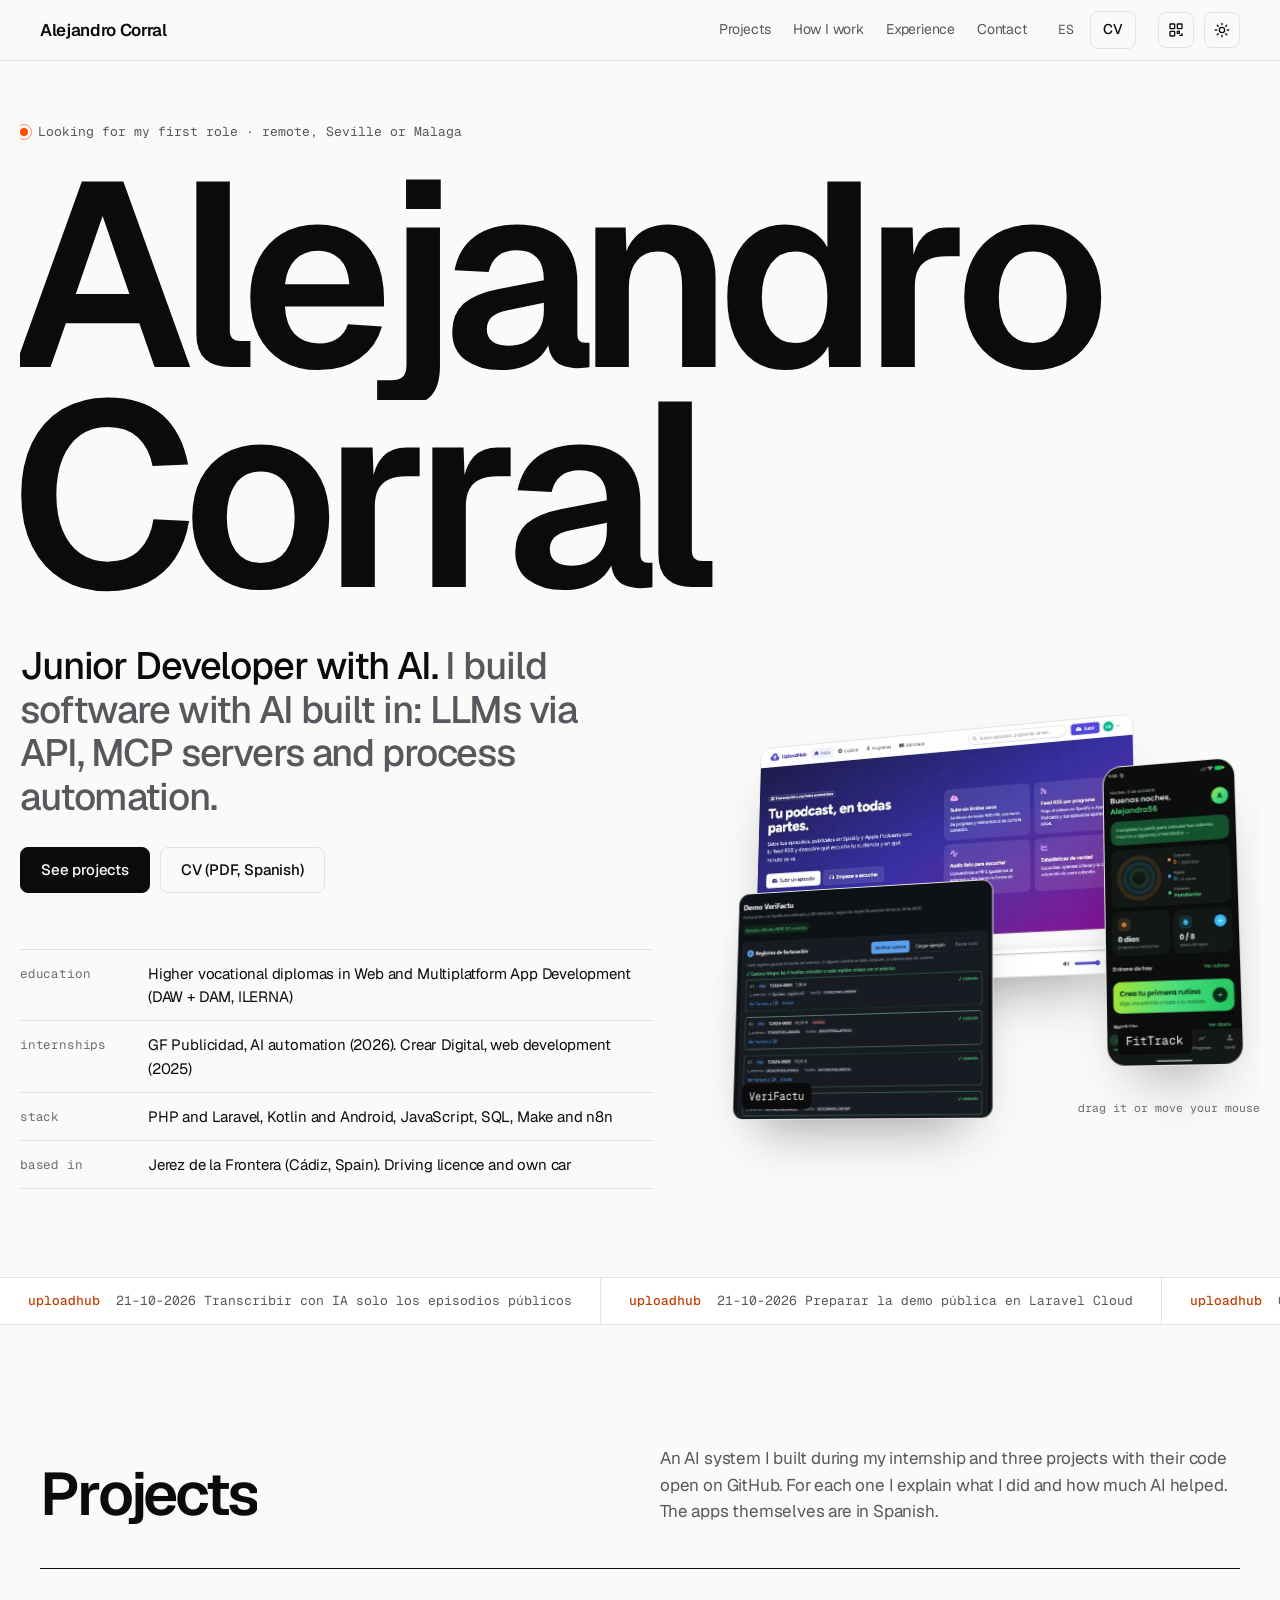
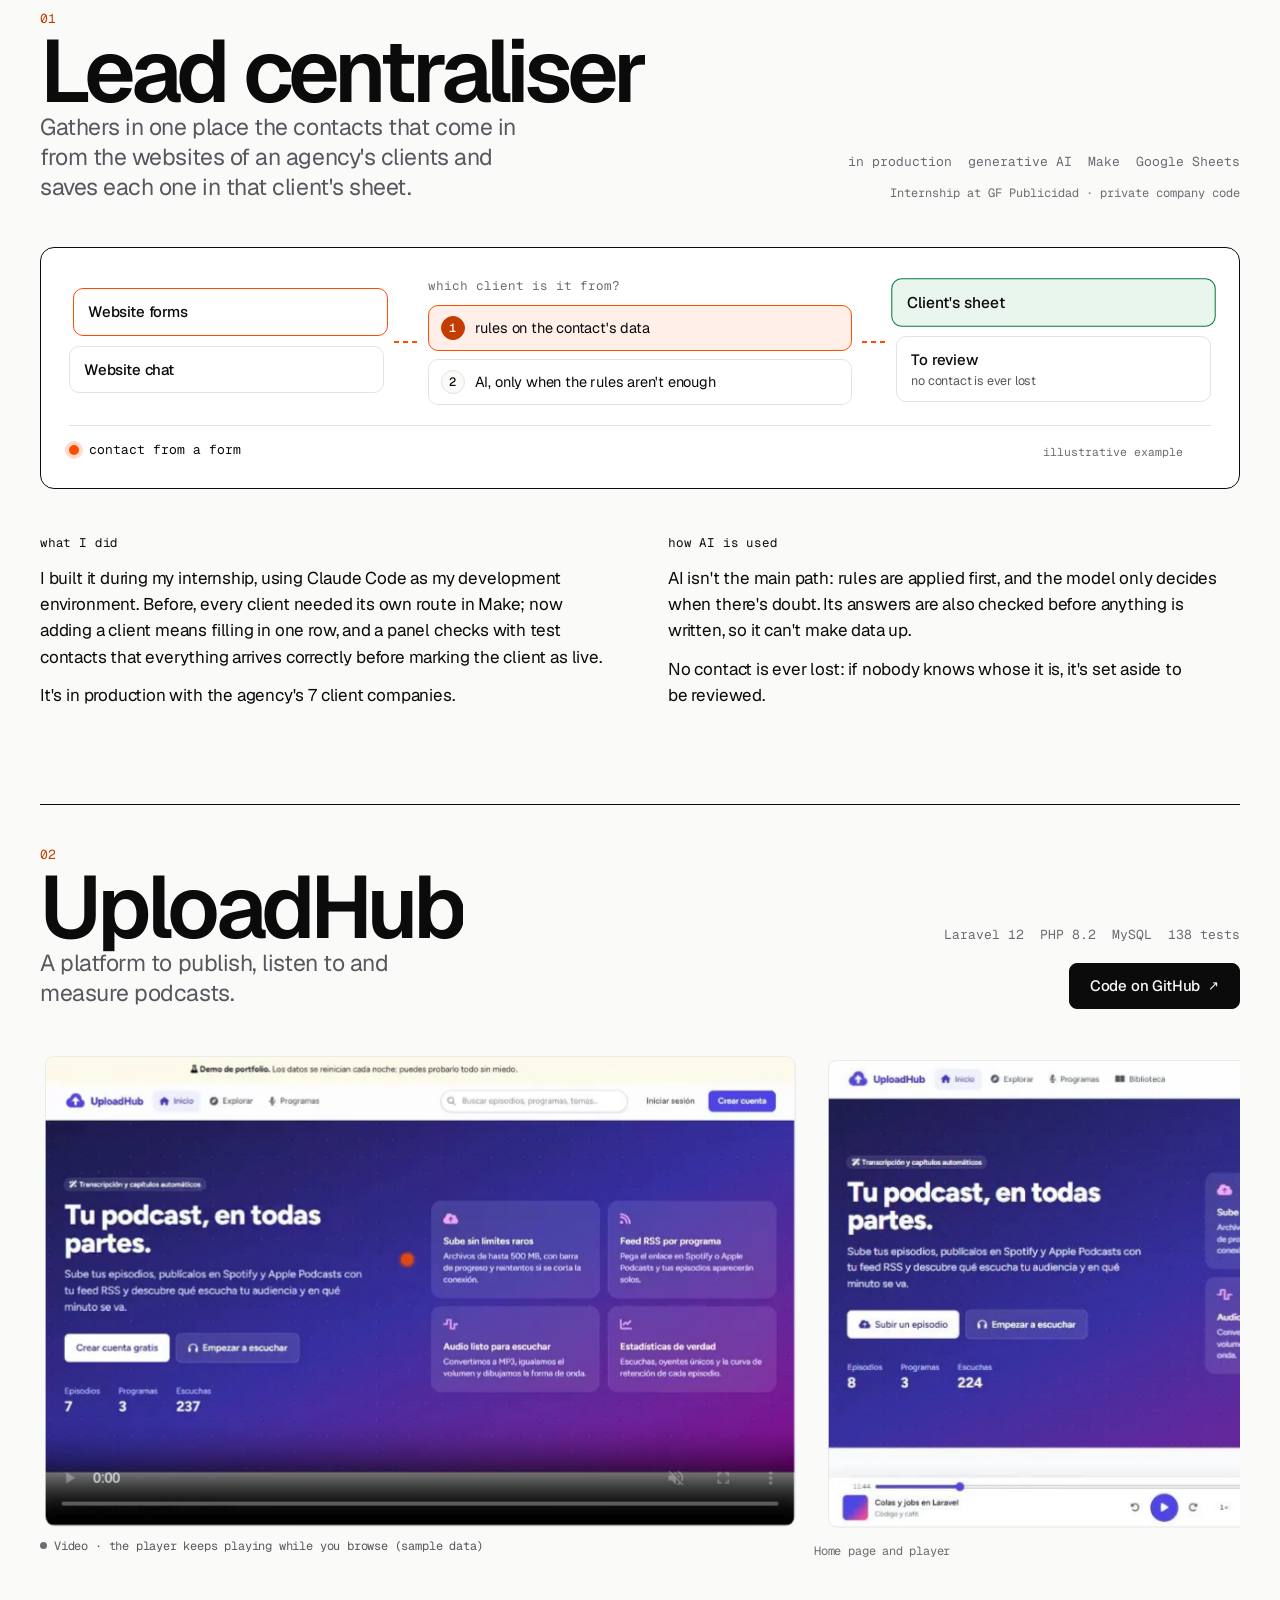
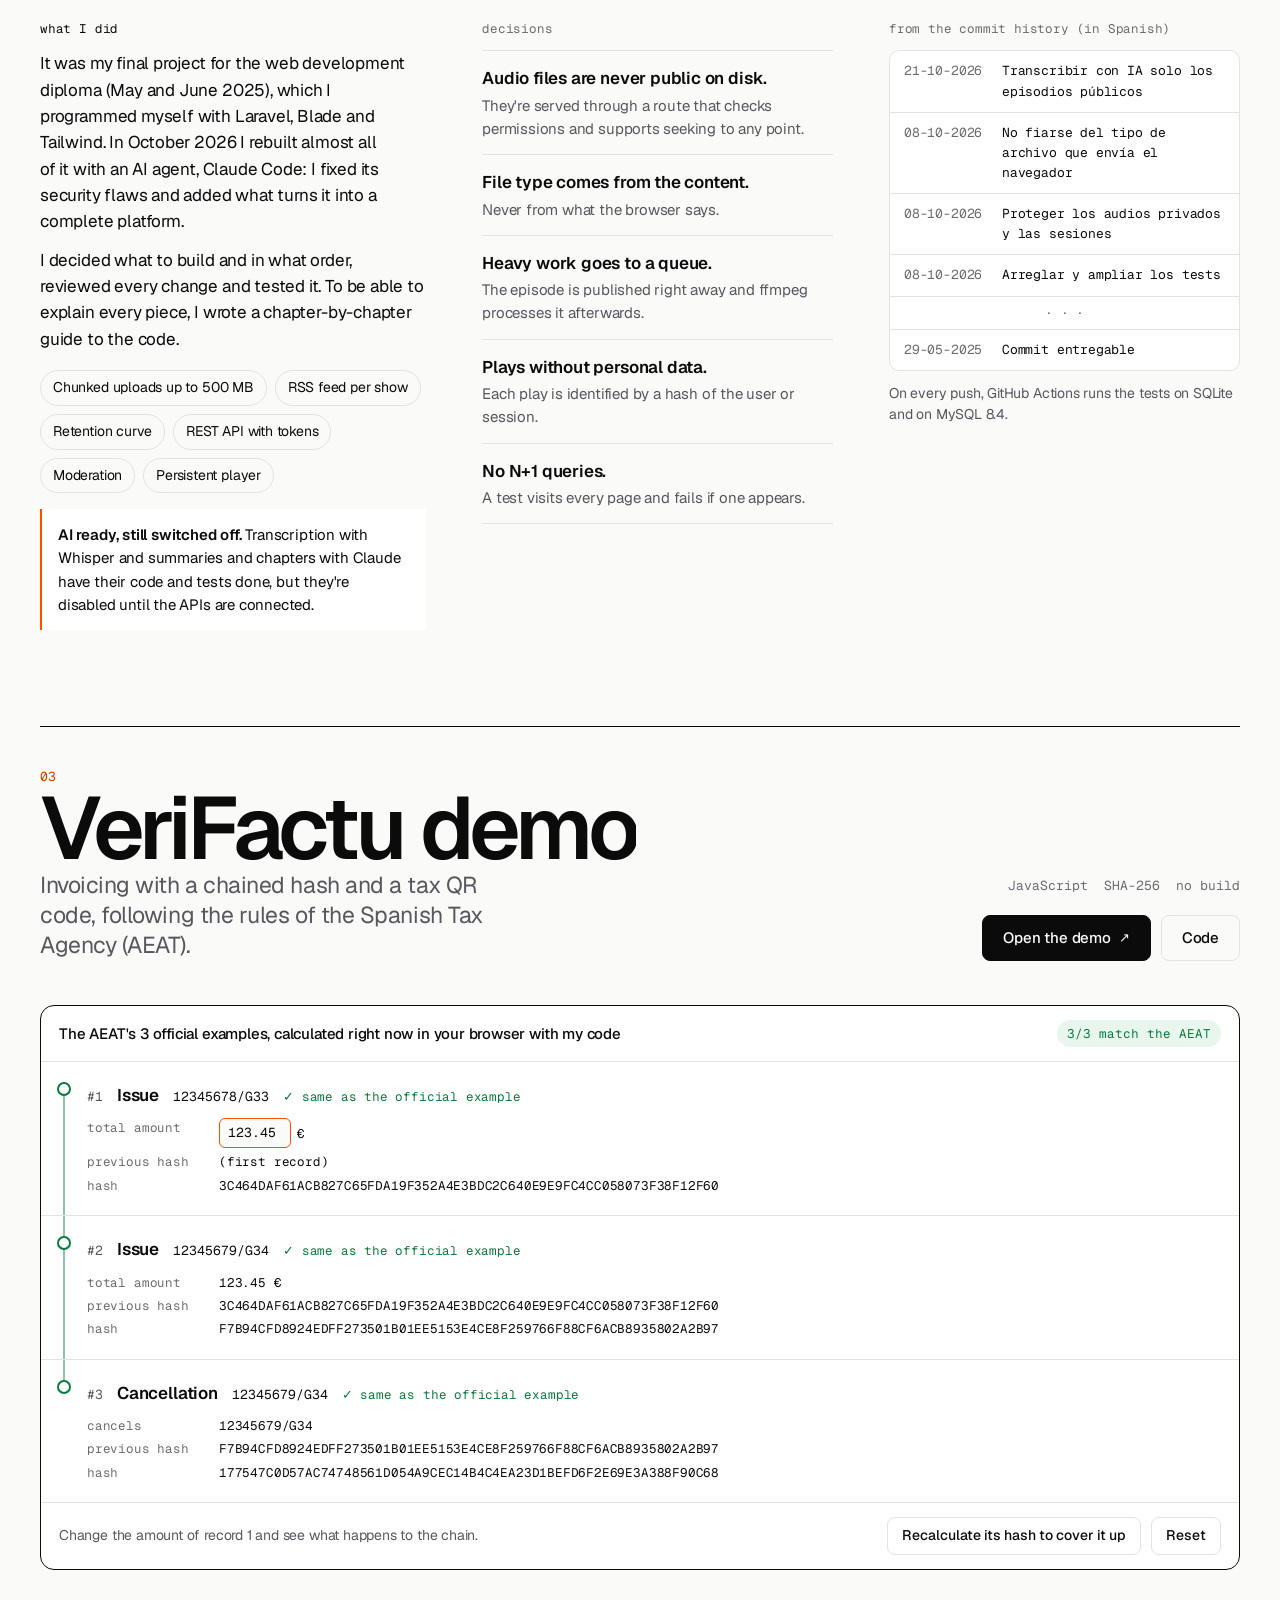
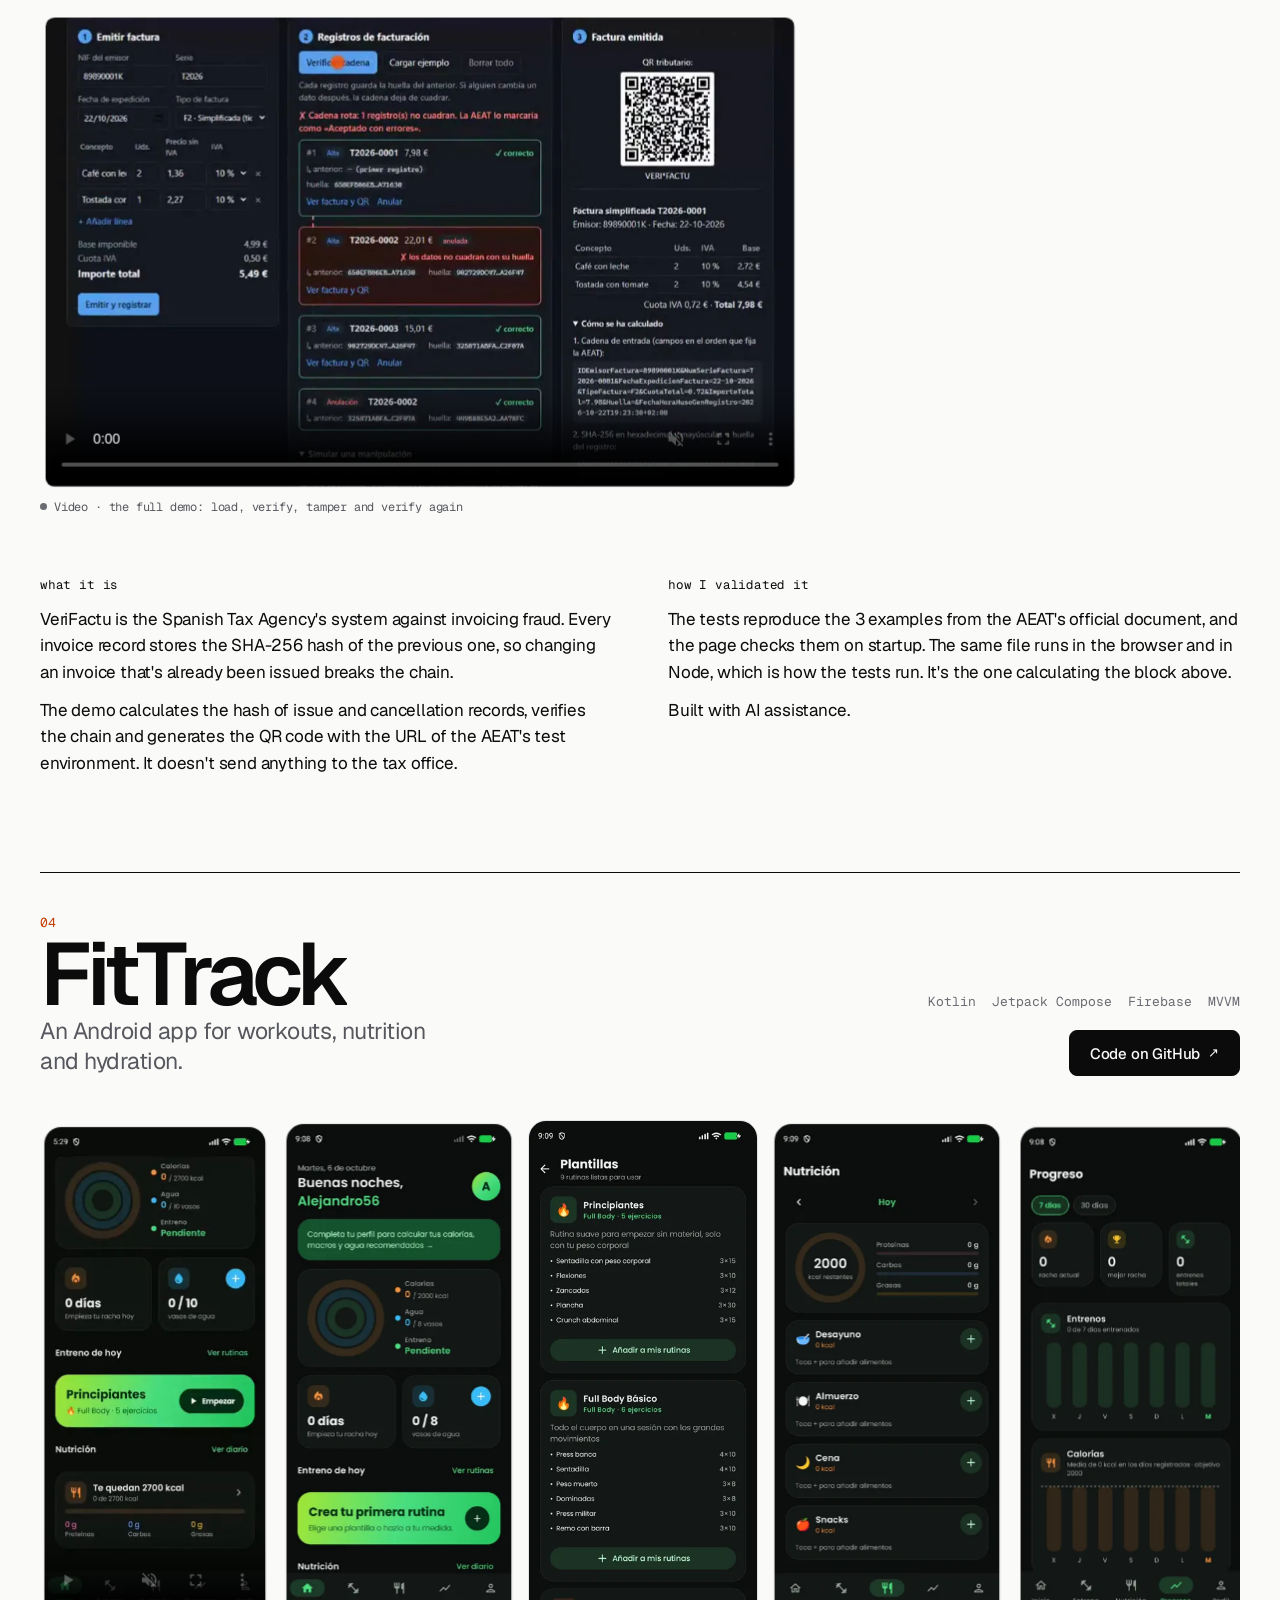
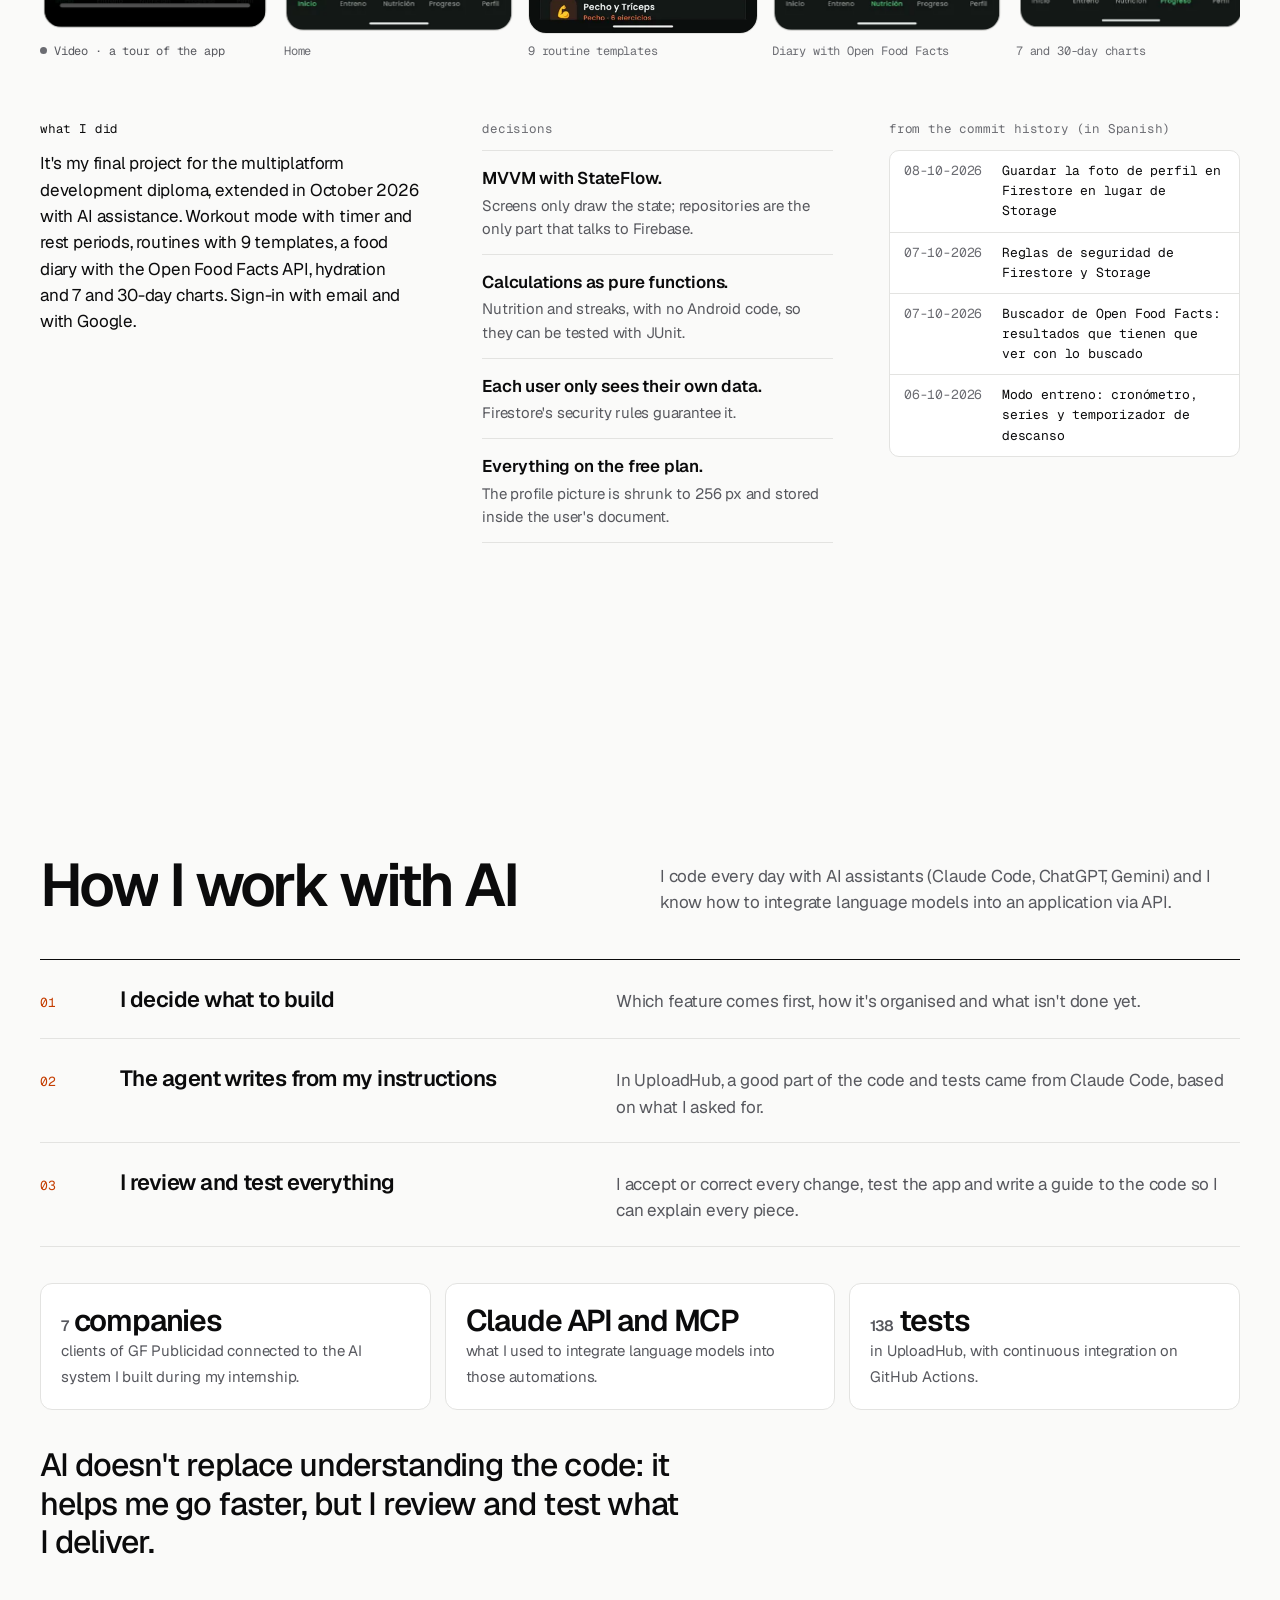
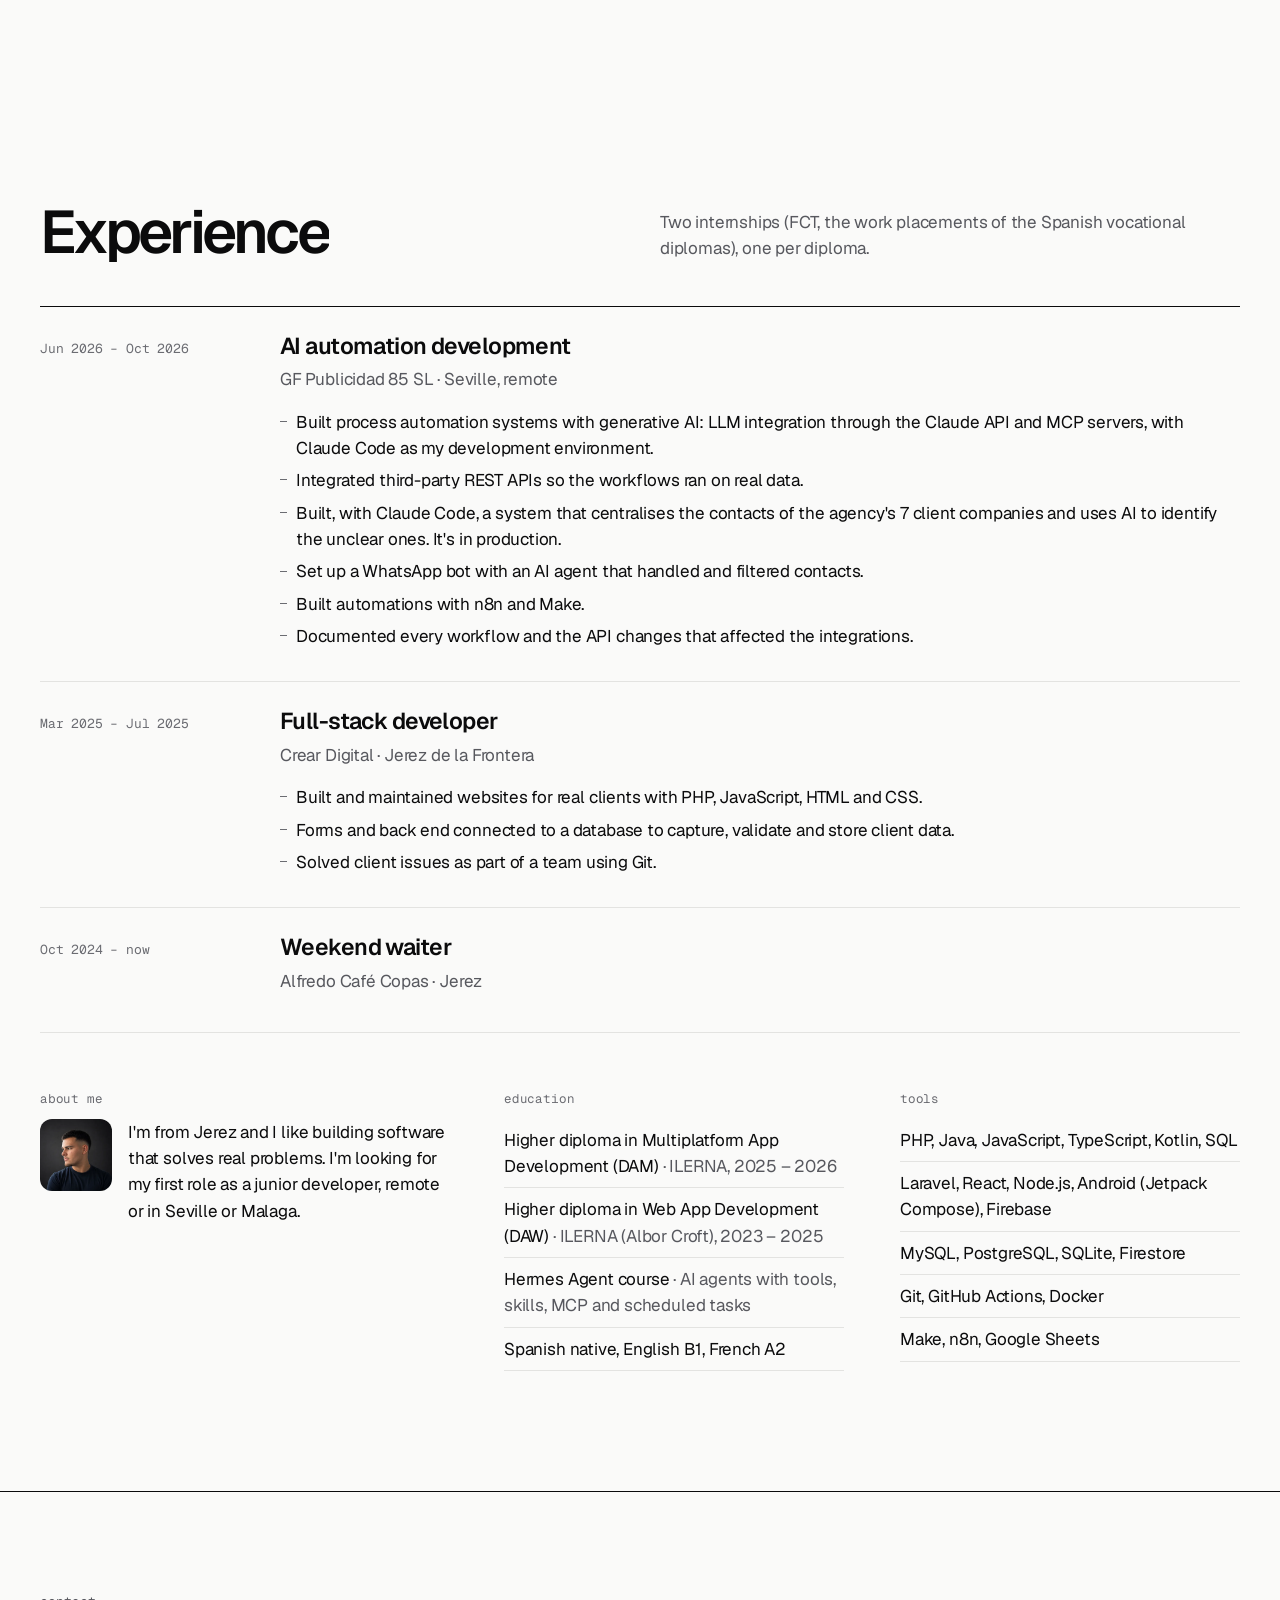
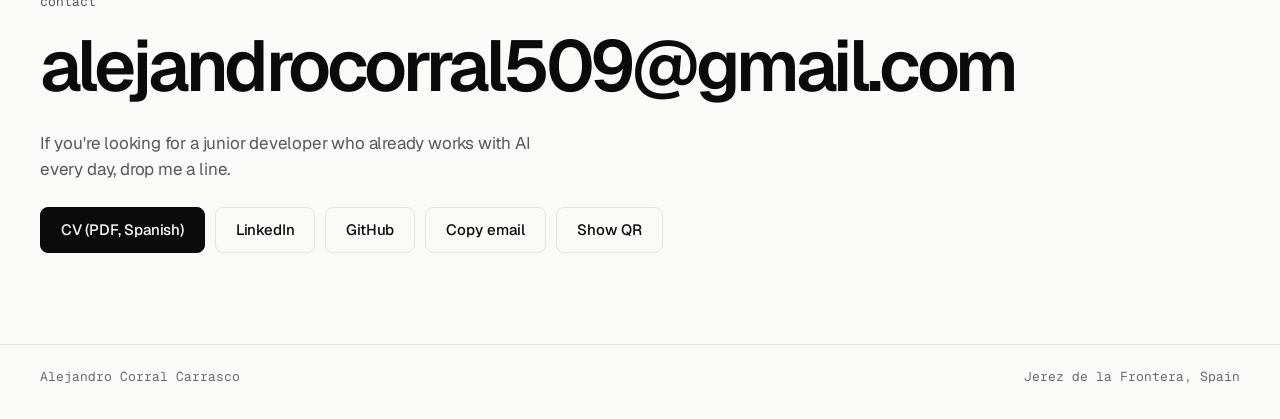
==== en/index.html @ 1ca2a2e6 "Rehacer la web: proyectos como casos, versión en inglés y vídeos - Nuevo diseño: nombre a todo el an" ====
<!doctype html>
<html lang="en">
<head>
<meta charset="utf-8">
<meta name="viewport" content="width=device-width, initial-scale=1, viewport-fit=cover">
<title>Alejandro Corral · Junior Developer with AI</title>
<meta name="description" content="Alejandro Corral Carrasco, junior developer with AI (web and multiplatform development diplomas) based in Jerez, Spain: LLM integration via API, MCP servers and AI automation.">
<link rel="canonical" href="https://alejandrocorral.es/en/">
<meta property="og:title" content="Alejandro Corral · Junior Developer with AI">
<meta property="og:description" content="Web and multiplatform development diplomas. I build software with generative AI built in: LLMs via API, MCP servers and process automation.">
<meta property="og:url" content="https://alejandrocorral.es/en/">
<meta property="og:type" content="website">
<meta property="og:image" content="https://alejandrocorral.es/assets/img/og-en.jpg">
<meta property="og:image:width" content="1200">
<meta property="og:image:height" content="630">
<meta property="og:image:alt" content="Alejandro Corral, Junior Developer with AI">
<meta property="og:locale" content="en_GB">
<meta property="og:locale:alternate" content="es_ES">
<meta name="twitter:card" content="summary_large_image">
<link rel="alternate" hreflang="es" href="https://alejandrocorral.es/">
<link rel="alternate" hreflang="en" href="https://alejandrocorral.es/en/">
<link rel="alternate" hreflang="x-default" href="https://alejandrocorral.es/">
<meta name="theme-color" content="#FAFAF9" media="(prefers-color-scheme: light)">
<meta name="theme-color" content="#0B0B0C" media="(prefers-color-scheme: dark)">
<link rel="icon" href="../favicon.svg" type="image/svg+xml">
<link rel="preload" href="../assets/fonts/geist-latin.woff2" as="font" type="font/woff2" crossorigin>
<link rel="stylesheet" href="../styles.css?v=20261022e">
<script>
  document.documentElement.classList.add("js");
  try { var t = localStorage.getItem("tema"); if (t === "light" || t === "dark") document.documentElement.dataset.theme = t; } catch (e) {}
</script>
<script type="application/ld+json">
{
  "@context": "https://schema.org",
  "@type": "Person",
  "name": "Alejandro Corral Carrasco",
  "jobTitle": "Junior Developer with AI",
  "url": "https://alejandrocorral.es/en/",
  "email": "mailto:alejandrocorral509@gmail.com",
  "address": { "@type": "PostalAddress", "addressLocality": "Jerez de la Frontera", "addressRegion": "Cádiz", "addressCountry": "ES" },
  "sameAs": ["https://www.linkedin.com/in/alejandro-corral-carrasco/", "https://github.com/alejandrocorral509"]
}
</script>
<script defer src="../js/verifactu.js?v=20261022e"></script>
<script defer src="../main.js?v=20261022e"></script>
</head>
<body data-goatcounter="">
<a class="skip" href="#work">Skip to projects</a>
<div class="progress" aria-hidden="true"><span id="progress"></span></div>

<header class="top">
  <div class="wrap">
    <a class="me" href="#inicio">Alejandro Corral</a>
    <nav aria-label="Sections">
      <a href="#work">Projects</a>
      <a href="#proceso">How I work</a>
      <a href="#experiencia">Experience</a>
      <a href="#contacto">Contact</a>
    </nav>
    <a class="lang" href="../" hreflang="es" lang="es" aria-label="Ver la web en español">ES</a>
    <a class="cv" href="../cv.pdf" target="_blank" rel="noopener" data-goatcounter-click="cv-cabecera-en">CV</a>
    <button class="ibtn qr-open" type="button" aria-label="Show this website's QR code">
      <svg viewBox="0 0 24 24" fill="none" stroke="currentColor" stroke-width="2" aria-hidden="true"><rect x="3" y="3" width="7" height="7" rx="1"/><rect x="14" y="3" width="7" height="7" rx="1"/><rect x="3" y="14" width="7" height="7" rx="1"/><path d="M14 14h3v3h-3zM20 14v.01M14 20h.01M17 20h4v-3"/></svg>
    </button>
    <button class="theme" type="button" aria-label="Switch between light and dark mode">
      <svg class="sun" viewBox="0 0 24 24" fill="none" stroke="currentColor" stroke-width="2" stroke-linecap="round" aria-hidden="true"><circle cx="12" cy="12" r="4"/><path d="M12 2v2M12 20v2M4.9 4.9l1.4 1.4M17.7 17.7l1.4 1.4M2 12h2M20 12h2M4.9 19.1l1.4-1.4M17.7 6.3l1.4-1.4"/></svg>
      <svg class="moon" viewBox="0 0 24 24" fill="none" stroke="currentColor" stroke-width="2" stroke-linecap="round" stroke-linejoin="round" aria-hidden="true"><path d="M21 12.8A9 9 0 1 1 11.2 3a7 7 0 0 0 9.8 9.8z"/></svg>
    </button>
  </div>
</header>

<main id="inicio">

  <!-- Hero -->
  <div class="hero wrap">
    <p class="status mono"><span class="dot" aria-hidden="true"></span>Looking for my first role · remote, Seville or Malaga</p>
    <h1 class="masthead" aria-label="Alejandro Corral">
      <span class="ln"><span>Alejandro</span></span>
      <span class="ln"><span>Corral</span></span>
    </h1>
    <div class="hero-grid">
      <div class="hero-main">
        <p class="claim">Junior Developer with AI. <em>I build software with AI built in: LLMs via API, MCP servers and process automation.</em></p>
        <div class="row">
          <a class="btn" href="#work">See projects</a>
          <a class="btn line" href="../cv.pdf" target="_blank" rel="noopener" data-goatcounter-click="cv-portada-en">CV (PDF, Spanish)</a>
        </div>
      </div>

      <!-- 3D stack of projects: move it with the mouse or your finger -->
      <div class="deck" id="deck">
        <div class="deck-inner">
          <a class="card3d c1" href="#c2" aria-label="Go to UploadHub">
            <img src="../assets/img/uploadhub-portada.webp" alt="" width="800" height="506">
            <span class="tag mono">UploadHub</span>
          </a>
          <a class="card3d c2" href="#c3" aria-label="Go to the VeriFactu demo">
            <img src="../assets/img/verifactu-correcta.webp" alt="" width="800" height="662">
            <span class="tag mono">VeriFactu</span>
          </a>
          <a class="card3d c3" href="#c4" aria-label="Go to FitTrack">
            <img src="../assets/img/fittrack-inicio.webp" alt="" width="360" height="800">
            <span class="tag mono">FitTrack</span>
          </a>
        </div>
        <p class="deck-hint mono" aria-hidden="true">drag it or move your mouse</p>
      </div>

      <dl class="facts">
        <div><dt>education</dt><dd>Higher vocational diplomas in Web and Multiplatform App Development (DAW + DAM, ILERNA)</dd></div>
        <div><dt>internships</dt><dd>GF Publicidad, AI automation (2026). Crear Digital, web development (2025)</dd></div>
        <div><dt>stack</dt><dd>PHP and Laravel, Kotlin and Android, JavaScript, SQL, Make and n8n</dd></div>
        <div><dt>based in</dt><dd>Jerez de la Frontera (Cádiz, Spain). Driving licence and own car</dd></div>
      </dl>
    </div>
  </div>

  <!-- Ticker with real commits (written in Spanish) -->
  <div class="ticker" aria-label="Latest commits from my repositories, in Spanish">
    <div class="ticker-track">
      <ul class="ticker-list mono" lang="es">
        <li><b>uploadhub</b> 21-10-2026 Transcribir con IA solo los episodios públicos</li>
        <li><b>uploadhub</b> 21-10-2026 Preparar la demo pública en Laravel Cloud</li>
        <li><b>uploadhub</b> 08-10-2026 No fiarse del tipo de archivo que envía el navegador</li>
        <li><b>fittrack</b> 08-10-2026 Guardar la foto de perfil en Firestore en lugar de Storage</li>
        <li><b>uploadhub</b> 08-10-2026 Proteger los audios privados y las sesiones</li>
        <li><b>fittrack</b> 07-10-2026 Reglas de seguridad de Firestore y Storage</li>
        <li><b>uploadhub</b> 08-10-2026 Arreglar y ampliar los tests</li>
        <li><b>fittrack</b> 06-10-2026 Progreso: gráficas de 7 y 30 días, medias y mejor racha</li>
        <li><b>uploadhub</b> 08-10-2026 Convertir UploadHub en una plataforma de podcasts completa</li>
        <li><b>fittrack</b> 06-10-2026 Modo entreno: cronómetro, series y temporizador de descanso</li>
      </ul>
    </div>
  </div>

  <!-- Projects -->
  <section id="work" aria-labelledby="t-work">
    <div class="wrap">
      <div class="sec-head">
        <h2 id="t-work">Projects</h2>
        <p>An AI system I built during my internship and three projects with their code open on GitHub. For each one I explain what I did and how much AI helped. The apps themselves are in Spanish.</p>
      </div>

      <!-- 01 GF Publicidad internship (general description; the code belongs to the company) -->
      <article class="case" aria-labelledby="c1">
        <div class="case-top">
          <div>
            <p class="case-num">01</p>
            <h3 id="c1">Lead centraliser</h3>
            <p class="what">Gathers in one place the contacts that come in from the websites of an agency's clients and saves each one in that client's sheet.</p>
          </div>
          <div class="side">
            <p class="meta mono"><span>in production</span><span>generative AI</span><span>Make</span><span>Google Sheets</span></p>
            <p class="private mono">Internship at GF Publicidad · private company code</p>
          </div>
        </div>

        <!-- Animated, generic diagram: illustrative examples -->
        <div class="flow" id="flow" data-in>
          <div class="flow-col flow-in">
            <span class="flow-src">Website forms</span>
            <span class="flow-src">Website chat</span>
          </div>
          <div class="flow-col flow-who">
            <p class="flow-title mono">which client is it from?</p>
            <ol class="rules">
              <li data-rule="1"><b>1</b>rules on the contact's data</li>
              <li data-rule="2" class="ai"><b>2</b>AI, only when the rules aren't enough</li>
            </ol>
          </div>
          <div class="flow-col flow-out">
            <span class="flow-dest ok" data-dest="ok">Client's sheet</span>
            <span class="flow-dest unk" data-dest="unk">To review<small>no contact is ever lost</small></span>
          </div>
          <p class="flow-lead mono" id="flow-lead" aria-live="off">contact from a form</p>
          <p class="flow-note mono">illustrative example</p>
        </div>

        <div class="case-body">
          <div class="prose" data-in>
            <p class="block-title">what I did</p>
            <p>I built it during my internship, using Claude Code as my development environment. Before, every client needed its own route in Make; now adding a client means filling in one row, and a panel checks with test contacts that everything arrives correctly before marking the client as live.</p>
            <p>It's in production with the agency's 7 client companies.</p>
          </div>
          <div class="prose" data-in>
            <p class="block-title">how AI is used</p>
            <p>AI isn't the main path: rules are applied first, and the model only decides when there's doubt. Its answers are also checked before anything is written, so it can't make data up.</p>
            <p>No contact is ever lost: if nobody knows whose it is, it's set aside to be reviewed.</p>
          </div>
        </div>
      </article>

      <!-- 02 UploadHub -->
      <article class="case" aria-labelledby="c2">
        <div class="case-top">
          <div>
            <p class="case-num">02</p>
            <h3 id="c2">UploadHub</h3>
            <p class="what">A platform to publish, listen to and measure podcasts.</p>
          </div>
          <div class="side">
            <p class="meta mono"><span>Laravel 12</span><span>PHP 8.2</span><span>MySQL</span><span>138 tests</span></p>
            <div class="row"><a class="btn" href="https://github.com/alejandrocorral509/uploadhub" data-goatcounter-click="github-uploadhub-en" target="_blank" rel="noopener">Code on GitHub <span class="ext" aria-hidden="true">↗</span></a></div>
          </div>
        </div>

        <div class="strip web" data-in>
          <figure class="vid"><video src="../assets/video/uploadhub.mp4" poster="../assets/video/uploadhub-poster.webp" muted loop playsinline preload="none" width="960" height="600" aria-label="UploadHub video: an episode plays and the player keeps going while browsing; at the end, the retention curve"></video><figcaption>Video · the player keeps playing while you browse (sample data)</figcaption></figure>
          <figure><button type="button" data-zoom><img src="../assets/img/uploadhub-portada.webp" alt="UploadHub home page with the player at the bottom" width="800" height="506" loading="lazy" decoding="async"></button><figcaption>Home page and player</figcaption></figure>
          <figure><button type="button" data-zoom><img src="../assets/img/uploadhub-estadisticas.webp" alt="Episode statistics with the retention curve" width="800" height="506" loading="lazy" decoding="async"></button><figcaption>An episode's retention curve</figcaption></figure>
          <figure><button type="button" data-zoom><img src="../assets/img/uploadhub-episodio.webp" alt="An episode page" width="800" height="506" loading="lazy" decoding="async"></button><figcaption>Episode page</figcaption></figure>
          <figure><button type="button" data-zoom><img src="../assets/img/uploadhub-programa.webp" alt="A show page with subscription and RSS feed" width="800" height="506" loading="lazy" decoding="async"></button><figcaption>Show with RSS feed</figcaption></figure>
        </div>

        <div class="case-body three">
          <div class="prose" data-in>
            <p class="block-title">what I did</p>
            <p>It was my final project for the web development diploma (May and June 2025), which I programmed myself with Laravel, Blade and Tailwind. In October 2026 I rebuilt almost all of it with an AI agent, Claude Code: I fixed its security flaws and added what turns it into a complete platform.</p>
            <p>I decided what to build and in what order, reviewed every change and tested it. To be able to explain every piece, I wrote a chapter-by-chapter guide to the code.</p>
            <ul class="feature-list" style="margin-top:18px">
              <li>Chunked uploads up to 500 MB</li><li>RSS feed per show</li><li>Retention curve</li><li>REST API with tokens</li><li>Moderation</li><li>Persistent player</li>
            </ul>
            <p class="note"><b>AI ready, still switched off.</b> Transcription with Whisper and summaries and chapters with Claude have their code and tests done, but they're disabled until the APIs are connected.</p>
          </div>
          <div data-in>
            <p class="block-title">decisions</p>
            <ul class="decisions">
              <li><b>Audio files are never public on disk.</b><span>They're served through a route that checks permissions and supports seeking to any point.</span></li>
              <li><b>File type comes from the content.</b><span>Never from what the browser says.</span></li>
              <li><b>Heavy work goes to a queue.</b><span>The episode is published right away and ffmpeg processes it afterwards.</span></li>
              <li><b>Plays without personal data.</b><span>Each play is identified by a hash of the user or session.</span></li>
              <li><b>No N+1 queries.</b><span>A test visits every page and fails if one appears.</span></li>
            </ul>
          </div>
          <div data-in>
            <p class="block-title">from the commit history (in Spanish)</p>
            <ol class="log" lang="es">
              <li><time datetime="2026-10-21">21-10-2026</time><span>Transcribir con IA solo los episodios públicos</span></li>
              <li><time datetime="2026-10-08">08-10-2026</time><span>No fiarse del tipo de archivo que envía el navegador</span></li>
              <li><time datetime="2026-10-08">08-10-2026</time><span>Proteger los audios privados y las sesiones</span></li>
              <li><time datetime="2026-10-08">08-10-2026</time><span>Arreglar y ampliar los tests</span></li>
              <li class="gap">· · ·</li>
              <li><time datetime="2025-05-29">29-05-2025</time><span>Commit entregable</span></li>
            </ol>
            <p class="muted" style="font-size:14px;margin-top:12px">On every push, GitHub Actions runs the tests on SQLite and on MySQL 8.4.</p>
          </div>
        </div>
      </article>

      <!-- 03 VeriFactu -->
      <article class="case" aria-labelledby="c3">
        <div class="case-top">
          <div>
            <p class="case-num">03</p>
            <h3 id="c3">VeriFactu demo</h3>
            <p class="what">Invoicing with a chained hash and a tax QR code, following the rules of the Spanish Tax Agency (AEAT).</p>
          </div>
          <div class="side">
            <p class="meta mono"><span>JavaScript</span><span>SHA-256</span><span>no build</span></p>
            <div class="row">
              <a class="btn" href="https://alejandrocorral509.github.io/verifactu-demo/" data-goatcounter-click="demo-verifactu-en" target="_blank" rel="noopener">Open the demo <span class="ext" aria-hidden="true">↗</span></a>
              <a class="btn line" href="https://github.com/alejandrocorral509/verifactu-demo" data-goatcounter-click="github-verifactu-en" target="_blank" rel="noopener">Code</a>
            </div>
          </div>
        </div>

        <div class="lab" id="lab" data-in>
          <div class="lab-head">
            <p>The AEAT's 3 official examples, calculated right now in your browser with my code</p>
            <span class="lab-state mono" id="lab-state" aria-live="polite">calculating…</span>
          </div>
          <div class="regs" id="regs">
            <noscript><p class="muted">Turn on JavaScript to see the live calculation, or open the demo.</p></noscript>
          </div>
          <div class="lab-foot">
            <p class="muted" id="lab-hint">Change the amount of record 1 and see what happens to the chain.</p>
            <button class="btn line" type="button" id="lab-cover" hidden>Recalculate its hash to cover it up</button>
            <button class="btn line" type="button" id="lab-reset" hidden>Reset</button>
          </div>
        </div>

        <div class="strip web" data-in>
          <figure class="vid"><video src="../assets/video/verifactu.mp4" poster="../assets/video/verifactu-poster.webp" muted loop playsinline preload="none" width="960" height="600" aria-label="VeriFactu demo video: the example is loaded, the chain is verified, record 2's amount is lowered and the chain breaks"></video><figcaption>Video · the full demo: load, verify, tamper and verify again</figcaption></figure>
        </div>

        <div class="case-body">
          <div class="prose" data-in>
            <p class="block-title">what it is</p>
            <p>VeriFactu is the Spanish Tax Agency's system against invoicing fraud. Every invoice record stores the SHA-256 hash of the previous one, so changing an invoice that's already been issued breaks the chain.</p>
            <p>The demo calculates the hash of issue and cancellation records, verifies the chain and generates the QR code with the URL of the AEAT's test environment. It doesn't send anything to the tax office.</p>
          </div>
          <div class="prose" data-in>
            <p class="block-title">how I validated it</p>
            <p>The tests reproduce the 3 examples from the AEAT's official document, and the page checks them on startup. The same file runs in the browser and in Node, which is how the tests run. It's the one calculating the block above.</p>
            <p>Built with AI assistance.</p>
          </div>
        </div>
      </article>

      <!-- 04 FitTrack -->
      <article class="case" aria-labelledby="c4">
        <div class="case-top">
          <div>
            <p class="case-num">04</p>
            <h3 id="c4">FitTrack</h3>
            <p class="what">An Android app for workouts, nutrition and hydration.</p>
          </div>
          <div class="side">
            <p class="meta mono"><span>Kotlin</span><span>Jetpack Compose</span><span>Firebase</span><span>MVVM</span></p>
            <div class="row"><a class="btn" href="https://github.com/alejandrocorral509/FitTrackProyect" data-goatcounter-click="github-fittrack-en" target="_blank" rel="noopener">Code on GitHub <span class="ext" aria-hidden="true">↗</span></a></div>
          </div>
        </div>

        <div class="strip phone" data-in>
          <figure class="vid"><video src="../assets/video/fittrack.mp4" poster="../assets/video/fittrack-poster.webp" muted loop playsinline preload="none" width="360" height="808" aria-label="FitTrack video: a tour of Home, Workout, Nutrition and Progress"></video><figcaption>Video · a tour of the app</figcaption></figure>
          <figure><button type="button" data-zoom><img src="../assets/img/fittrack-inicio.webp" alt="FitTrack home screen in dark mode" width="360" height="800" loading="lazy" decoding="async"></button><figcaption>Home</figcaption></figure>
          <figure><button type="button" data-zoom><img src="../assets/img/fittrack-plantillas.webp" alt="Workout routine templates" width="360" height="800" loading="lazy" decoding="async"></button><figcaption>9 routine templates</figcaption></figure>
          <figure><button type="button" data-zoom><img src="../assets/img/fittrack-nutricion.webp" alt="Food diary" width="360" height="800" loading="lazy" decoding="async"></button><figcaption>Diary with Open Food Facts</figcaption></figure>
          <figure><button type="button" data-zoom><img src="../assets/img/fittrack-progreso.webp" alt="Progress charts" width="360" height="800" loading="lazy" decoding="async"></button><figcaption>7 and 30-day charts</figcaption></figure>
          <figure><button type="button" data-zoom><img src="../assets/img/fittrack-agua.webp" alt="Hydration tracking" width="360" height="800" loading="lazy" decoding="async"></button><figcaption>Hydration</figcaption></figure>
          <figure><button type="button" data-zoom><img src="../assets/img/fittrack-inicio-claro.webp" alt="FitTrack home screen in light mode" width="360" height="800" loading="lazy" decoding="async"></button><figcaption>Light mode</figcaption></figure>
        </div>

        <div class="case-body three">
          <div class="prose" data-in>
            <p class="block-title">what I did</p>
            <p>It's my final project for the multiplatform development diploma, extended in October 2026 with AI assistance. Workout mode with timer and rest periods, routines with 9 templates, a food diary with the Open Food Facts API, hydration and 7 and 30-day charts. Sign-in with email and with Google.</p>
          </div>
          <div data-in>
            <p class="block-title">decisions</p>
            <ul class="decisions">
              <li><b>MVVM with StateFlow.</b><span>Screens only draw the state; repositories are the only part that talks to Firebase.</span></li>
              <li><b>Calculations as pure functions.</b><span>Nutrition and streaks, with no Android code, so they can be tested with JUnit.</span></li>
              <li><b>Each user only sees their own data.</b><span>Firestore's security rules guarantee it.</span></li>
              <li><b>Everything on the free plan.</b><span>The profile picture is shrunk to 256 px and stored inside the user's document.</span></li>
            </ul>
          </div>
          <div data-in>
            <p class="block-title">from the commit history (in Spanish)</p>
            <ol class="log" lang="es">
              <li><time datetime="2026-10-08">08-10-2026</time><span>Guardar la foto de perfil en Firestore en lugar de Storage</span></li>
              <li><time datetime="2026-10-07">07-10-2026</time><span>Reglas de seguridad de Firestore y Storage</span></li>
              <li><time datetime="2026-10-07">07-10-2026</time><span>Buscador de Open Food Facts: resultados que tienen que ver con lo buscado</span></li>
              <li><time datetime="2026-10-06">06-10-2026</time><span>Modo entreno: cronómetro, series y temporizador de descanso</span></li>
            </ol>
          </div>
        </div>
      </article>
    </div>
  </section>

  <!-- How I work with AI -->
  <section id="proceso" aria-labelledby="t-proceso">
    <div class="wrap">
      <div class="sec-head">
        <h2 id="t-proceso">How I work with AI</h2>
        <p>I code every day with AI assistants (Claude Code, ChatGPT, Gemini) and I know how to integrate language models into an application via API.</p>
      </div>
      <ol class="steps">
        <li data-in><h3>I decide what to build</h3><p>Which feature comes first, how it's organised and what isn't done yet.</p></li>
        <li data-in><h3>The agent writes from my instructions</h3><p>In UploadHub, a good part of the code and tests came from Claude Code, based on what I asked for.</p></li>
        <li data-in><h3>I review and test everything</h3><p>I accept or correct every change, test the app and write a guide to the code so I can explain every piece.</p></li>
      </ol>
      <div class="proof">
        <div data-in><b><span data-count="7">7</span> companies</b><span>clients of GF Publicidad connected to the AI system I built during my internship.</span></div>
        <div data-in><b>Claude API and MCP</b><span>what I used to integrate language models into those automations.</span></div>
        <div data-in><b><span data-count="138">138</span> tests</b><span>in UploadHub, with continuous integration on GitHub Actions.</span></div>
      </div>
      <p class="quote" data-in>AI doesn't replace understanding the code: it helps me go faster, but I review and test what I deliver.</p>
    </div>
  </section>

  <!-- Experience -->
  <section id="experiencia" aria-labelledby="t-experiencia">
    <div class="wrap">
      <div class="sec-head">
        <h2 id="t-experiencia">Experience</h2>
        <p>Two internships (FCT, the work placements of the Spanish vocational diplomas), one per diploma.</p>
      </div>
      <ol class="jobs">
        <li class="job" data-in>
          <time>Jun 2026 – Oct 2026</time>
          <h3>AI automation development</h3>
          <p class="org">GF Publicidad 85 SL · Seville, remote</p>
          <ul>
            <li>Built process automation systems with generative AI: LLM integration through the Claude API and MCP servers, with Claude Code as my development environment.</li>
            <li>Integrated third-party REST APIs so the workflows ran on real data.</li>
            <li>Built, with Claude Code, a system that centralises the contacts of the agency's 7 client companies and uses AI to identify the unclear ones. It's in production.</li>
            <li>Set up a WhatsApp bot with an AI agent that handled and filtered contacts.</li>
            <li>Built automations with n8n and Make.</li>
            <li>Documented every workflow and the API changes that affected the integrations.</li>
          </ul>
        </li>
        <li class="job" data-in>
          <time>Mar 2025 – Jul 2025</time>
          <h3>Full-stack developer</h3>
          <p class="org">Crear Digital · Jerez de la Frontera</p>
          <ul>
            <li>Built and maintained websites for real clients with PHP, JavaScript, HTML and CSS.</li>
            <li>Forms and back end connected to a database to capture, validate and store client data.</li>
            <li>Solved client issues as part of a team using Git.</li>
          </ul>
        </li>
        <li class="job" data-in>
          <time>Oct 2024 – now</time>
          <h3>Weekend waiter</h3>
          <p class="org">Alfredo Café Copas · Jerez</p>
        </li>
      </ol>

      <div class="facts-grid">
        <div data-in>
          <h3>about me</h3>
          <div class="about">
            <img src="../assets/img/foto.webp" alt="Alejandro Corral Carrasco" width="72" height="72" loading="lazy" decoding="async">
            <p>I'm from Jerez and I like building software that solves real problems. I'm looking for my first role as a junior developer, remote or in Seville or Malaga.</p>
          </div>
        </div>
        <div data-in>
          <h3>education</h3>
          <ul>
            <li>Higher diploma in Multiplatform App Development (DAM) <span>· ILERNA, 2025 – 2026</span></li>
            <li>Higher diploma in Web App Development (DAW) <span>· ILERNA (Albor Croft), 2023 – 2025</span></li>
            <li>Hermes Agent course <span>· AI agents with tools, skills, MCP and scheduled tasks</span></li>
            <li>Spanish native, English B1, French A2</li>
          </ul>
        </div>
        <div data-in>
          <h3>tools</h3>
          <ul>
            <li>PHP, Java, JavaScript, TypeScript, Kotlin, SQL</li>
            <li>Laravel, React, Node.js, Android (Jetpack Compose), Firebase</li>
            <li>MySQL, PostgreSQL, SQLite, Firestore</li>
            <li>Git, GitHub Actions, Docker</li>
            <li>Make, n8n, Google Sheets</li>
          </ul>
        </div>
      </div>
    </div>
  </section>

  <!-- Contact -->
  <section class="contact" id="contacto" aria-labelledby="t-contacto">
    <div class="wrap">
      <h2 class="mono muted" id="t-contacto" style="font-weight:400">contact</h2>
      <a class="mail" href="mailto:alejandrocorral509@gmail.com" data-goatcounter-click="email-en">alejandrocorral509<wbr>@gmail.com</a>
      <p>If you're looking for a junior developer who already works with AI every day, drop me a line.</p>
      <div class="row" style="margin-top:24px">
        <a class="btn" href="../cv.pdf" target="_blank" rel="noopener" data-goatcounter-click="cv-contacto-en">CV (PDF, Spanish)</a>
        <a class="btn line" href="https://www.linkedin.com/in/alejandro-corral-carrasco/" data-goatcounter-click="linkedin-en" target="_blank" rel="noopener">LinkedIn</a>
        <a class="btn line" href="https://github.com/alejandrocorral509" data-goatcounter-click="github-perfil-en" target="_blank" rel="noopener">GitHub</a>
        <button class="btn line" type="button" id="copy" hidden>Copy email</button>
        <button class="btn line qr-open" type="button">Show QR</button>
      </div>
      <p class="copied" id="copied" aria-live="polite"></p>
    </div>
  </section>
</main>

<footer>
  <div class="wrap mono"><span>Alejandro Corral Carrasco</span><span>Jerez de la Frontera, Spain</span></div>
</footer>

<dialog id="qr" class="qr-dialog" aria-label="This website's QR code">
  <img src="../assets/img/qr.svg" alt="QR code that opens alejandrocorral.es" width="300" height="300">
  <p class="mono">alejandrocorral.es</p>
  <button class="btn" type="button" data-close>Close</button>
</dialog>

<dialog id="visor" aria-label="Enlarged screenshot">
  <button class="close" type="button" aria-label="Close">
    <svg width="18" height="18" viewBox="0 0 24 24" fill="none" stroke="currentColor" stroke-width="2" stroke-linecap="round" aria-hidden="true"><path d="M6 6l12 12M18 6L6 18"/></svg>
  </button>
  <p></p>
</dialog>
</body>
</html>
---- styles.css ----
/* Fuentes alojadas en la propia web (Geist, licencia OFL: assets/fonts/OFL.txt) */
@font-face { font-family: "Geist"; font-style: normal; font-weight: 400 600; font-display: swap; src: url("assets/fonts/geist-latin-ext.woff2") format("woff2"); unicode-range: U+0100-02BA, U+02BD-02C5, U+02C7-02CC, U+02CE-02D7, U+02DD-02FF, U+0304, U+0308, U+0329, U+1D00-1DBF, U+1E00-1E9F, U+1EF2-1EFF, U+2020, U+20A0-20AB, U+20AD-20C4, U+2113, U+2C60-2C7F, U+A720-A7FF; }
@font-face { font-family: "Geist"; font-style: normal; font-weight: 400 600; font-display: swap; src: url("assets/fonts/geist-latin.woff2") format("woff2"); unicode-range: U+0000-00FF, U+0131, U+0152-0153, U+02BB-02BC, U+02C6, U+02DA, U+02DC, U+0304, U+0308, U+0329, U+2000-206F, U+20AC, U+2122, U+2191, U+2193, U+2212, U+2215, U+FEFF, U+FFFD; }
@font-face { font-family: "Geist Mono"; font-style: normal; font-weight: 400 500; font-display: swap; src: url("assets/fonts/geist-mono-latin-ext.woff2") format("woff2"); unicode-range: U+0100-02BA, U+02BD-02C5, U+02C7-02CC, U+02CE-02D7, U+02DD-02FF, U+0304, U+0308, U+0329, U+1D00-1DBF, U+1E00-1E9F, U+1EF2-1EFF, U+2020, U+20A0-20AB, U+20AD-20C4, U+2113, U+2C60-2C7F, U+A720-A7FF; }
@font-face { font-family: "Geist Mono"; font-style: normal; font-weight: 400 500; font-display: swap; src: url("assets/fonts/geist-mono-latin.woff2") format("woff2"); unicode-range: U+0000-00FF, U+0131, U+0152-0153, U+02BB-02BC, U+02C6, U+02DA, U+02DC, U+0304, U+0308, U+0329, U+2000-206F, U+20AC, U+2122, U+2191, U+2193, U+2212, U+2215, U+FEFF, U+FFFD; }

/* Portfolio de Alejandro Corral
   Idea: un expediente técnico. Tipografía grande, datos reales y código que funciona. */

:root {
  color-scheme: light;
  --paper: #FAFAF9;
  --raised: #FFFFFF;
  --ink: #0B0B0C;
  --ink-2: #57585E;
  --ink-3: #6B6C72;
  --line: #E3E3E1;
  --accent: #FF4D00;
  --accent-ink: #C43D00;
  --on-accent: #FFFFFF;
  --ok: #087A3C;
  --bad: #B42318;
  --ok-bg: #E8F6EE;
  --bad-bg: #FDECEA;
  --sans: "Geist", ui-sans-serif, system-ui, -apple-system, "Segoe UI", sans-serif;
  --mono: "Geist Mono", ui-monospace, "SF Mono", Menlo, Consolas, monospace;
  --gutter: max(20px, env(safe-area-inset-left));
  --max: 1240px;
  --ease: cubic-bezier(.16, 1, .3, 1);
}
@media (prefers-color-scheme: dark) {
  :root:not([data-theme="light"]) {
    color-scheme: dark;
    --paper: #0B0B0C; --raised: #141416; --ink: #F2F2F0; --ink-2: #A2A3A9; --ink-3: #8D8E94; --line: #232327;
    --accent: #FF6A2B; --accent-ink: #FF6A2B; --on-accent: #0B0B0C; --ok: #3DD68C; --bad: #FF6B5E; --ok-bg: #0E2A1C; --bad-bg: #2E1412;
  }
}
:root[data-theme="dark"] {
  color-scheme: dark;
  --paper: #0B0B0C; --raised: #141416; --ink: #F2F2F0; --ink-2: #A2A3A9; --ink-3: #8D8E94; --line: #232327;
  --accent: #FF6A2B; --accent-ink: #FF6A2B; --on-accent: #0B0B0C; --ok: #3DD68C; --bad: #FF6B5E; --ok-bg: #0E2A1C; --bad-bg: #2E1412;
}

/* Base */
*, *::before, *::after { box-sizing: border-box; margin: 0; padding: 0; }
html { -webkit-text-size-adjust: 100%; scroll-behavior: smooth; scroll-padding-top: 72px; }
body {
  background: var(--paper); color: var(--ink); font-family: var(--sans);
  font-size: 17px; line-height: 1.55; letter-spacing: -.011em;
  -webkit-font-smoothing: antialiased; text-rendering: optimizeLegibility; overflow-x: clip;
}
img { display: block; max-width: 100%; height: auto; }
a { color: inherit; }
button, input { font: inherit; color: inherit; }
button { cursor: pointer; background: none; border: 0; }
ul, ol { list-style: none; }
p { text-wrap: pretty; }
h1, h2, h3 { text-wrap: balance; font-weight: 600; }
::selection { background: var(--accent); color: var(--on-accent); }
:focus-visible { outline: 2px solid var(--accent); outline-offset: 3px; border-radius: 4px; }
.skip { position: fixed; left: 12px; top: -60px; z-index: 100; background: var(--ink); color: var(--paper); padding: 10px 14px; border-radius: 8px; }
.skip:focus { top: 12px; }

.wrap { max-width: var(--max); margin: 0 auto; padding: 0 var(--gutter); }
.mono { font-family: var(--mono); font-size: 13px; letter-spacing: 0; }
.muted { color: var(--ink-2); }
.rule { border: 0; border-top: 1px solid var(--line); }

/* Enlaces y botones */
.link { text-decoration: underline; text-decoration-color: var(--line); text-underline-offset: .22em; text-decoration-thickness: 1px; transition: text-decoration-color .2s; }
.link:hover { text-decoration-color: var(--accent); }
.btn {
  display: inline-flex; align-items: center; gap: 8px; min-height: 46px; padding: 0 20px; border-radius: 8px;
  background: var(--ink); color: var(--paper); font-weight: 500; font-size: 15px; text-decoration: none;
  border: 1px solid var(--ink); transition: background .2s, color .2s, border-color .2s;
}
.btn:hover { background: var(--accent-ink); border-color: var(--accent-ink); color: var(--on-accent); }
.btn.line { background: transparent; color: var(--ink); border-color: var(--line); }
.btn.line:hover { border-color: var(--ink); background: transparent; color: var(--ink); }
.btn .ext { font-family: var(--mono); font-size: 13px; }
.row { display: flex; flex-wrap: wrap; gap: 10px; }

/* Cabecera */
.top { position: sticky; top: 0; z-index: 40; background: color-mix(in srgb, var(--paper) 86%, transparent); -webkit-backdrop-filter: blur(12px); backdrop-filter: blur(12px); border-bottom: 1px solid var(--line); }
.top .wrap { display: flex; align-items: center; gap: 22px; height: 60px; }
.top .me { font-weight: 600; text-decoration: none; margin-right: auto; letter-spacing: -.02em; }
.top nav { display: none; gap: 22px; font-size: 14px; }
.top nav a { text-decoration: none; color: var(--ink-2); transition: color .2s; }
.top nav a:hover { color: var(--ink); }
.top .cv { font-size: 14px; font-weight: 500; text-decoration: none; padding: 7px 12px; border: 1px solid var(--line); border-radius: 8px; }
.top .cv:hover { border-color: var(--ink); }
.top .lang { font-family: var(--mono); font-size: 13px; text-decoration: none; padding: 7px 9px; border-radius: 8px; color: var(--ink-2); }
.top .lang:hover { color: var(--ink); background: var(--raised); }
.top .lang + .cv { margin-left: -14px; }
.theme { width: 36px; height: 36px; display: grid; place-items: center; border-radius: 8px; border: 1px solid var(--line); }
.theme:hover { border-color: var(--ink); }
.theme svg { width: 16px; height: 16px; }
.theme .moon { display: none; }
:root[data-theme="dark"] .theme .sun { display: none; }
:root[data-theme="dark"] .theme .moon { display: block; }
@media (prefers-color-scheme: dark) {
  :root:not([data-theme="light"]) .theme .sun { display: none; }
  :root:not([data-theme="light"]) .theme .moon { display: block; }
}

/* Portada */
.hero { padding: 40px 0 64px; overflow-x: clip; }
.status { display: inline-flex; align-items: flex-start; gap: 10px; color: var(--ink-2); }
.dot { flex: none; margin-top: .45em; width: 8px; height: 8px; border-radius: 50%; background: var(--accent); position: relative; }
.dot::after { content: ""; position: absolute; inset: -4px; border-radius: 50%; border: 1px solid var(--accent); opacity: .6; animation: ping 2.4s var(--ease) infinite; }
@keyframes ping { 0% { transform: scale(.6); opacity: .7; } 100% { transform: scale(2); opacity: 0; } }
.masthead {
  margin: 22px 0 0; font-size: min(20.4vw, 292px); line-height: .84; letter-spacing: -.062em; font-weight: 600;
  margin-left: -.04em;
}
.masthead span { display: block; }
.js .masthead .ln { overflow: hidden; padding-bottom: .06em; margin-bottom: -.06em; }
.masthead .ln > span { animation: rise 1.1s var(--ease) both; }
.masthead .ln:nth-child(2) > span { animation-delay: .08s; }
@keyframes rise { from { transform: translateY(105%); } }
.hero-grid { display: grid; gap: 36px; margin-top: 40px; }
.claim { font-size: clamp(24px, 3.2vw, 38px); line-height: 1.15; letter-spacing: -.03em; font-weight: 500; max-width: 22ch; }
.claim em { font-style: normal; color: var(--ink-2); }
.facts { display: grid; gap: 0; border-top: 1px solid var(--line); }
.facts div { display: grid; grid-template-columns: 112px 1fr; gap: 16px; padding: 12px 0; border-bottom: 1px solid var(--line); font-size: 15px; }
.facts dt { color: var(--ink-3); font-family: var(--mono); font-size: 12.5px; padding-top: 2px; }
.hero .row { margin-top: 28px; }
@media (min-width: 720px) {
  .hero .hero-grid { grid-template-areas: "main deck" "facts deck"; grid-template-rows: auto 1fr; align-items: start; }
  .hero-main { grid-area: main; }
  .hero .deck { grid-area: deck; align-self: center; }
  .hero .facts { grid-area: facts; }
}

/* Secciones */
section { padding: 88px 0; }
.sec-head { display: grid; gap: 10px; margin-bottom: 44px; }
.sec-head h2 { font-size: clamp(34px, 5vw, 60px); line-height: 1; letter-spacing: -.045em; }
.sec-head p { color: var(--ink-2); max-width: 60ch; }

/* Casos */
.case { padding: 40px 0 72px; border-top: 1px solid var(--ink); }
.case + .case { margin-top: 24px; }
.case-top { display: grid; gap: 14px; }
.case-num { font-family: var(--mono); font-size: 13px; color: var(--accent-ink); }
.case h3 { font-size: clamp(40px, 7vw, 88px); line-height: .95; letter-spacing: -.055em; }
.case .what { font-size: clamp(19px, 2vw, 23px); letter-spacing: -.02em; line-height: 1.3; color: var(--ink-2); max-width: 34ch; }
.case .meta { display: flex; flex-wrap: wrap; gap: 6px 16px; color: var(--ink-3); }
.case .row { margin-top: 6px; }
.case-body { display: grid; gap: 36px; margin-top: 44px; }
.block-title { font-family: var(--mono); font-size: 12.5px; color: var(--ink-3); margin-bottom: 12px; }
.prose p + p { margin-top: 12px; }
.prose p { color: var(--ink); }
.decisions { display: grid; gap: 0; border-top: 1px solid var(--line); }
.decisions li { padding: 14px 0; border-bottom: 1px solid var(--line); }
.decisions b { font-weight: 600; }
.decisions span { display: block; color: var(--ink-2); font-size: 15px; margin-top: 2px; }
.feature-list { display: flex; flex-wrap: wrap; gap: 8px; }
.feature-list li { border: 1px solid var(--line); border-radius: 999px; padding: 6px 12px; font-size: 14px; }
.note { margin-top: 16px; padding: 14px 16px; border-left: 2px solid var(--accent); background: var(--raised); font-size: 15px; color: var(--ink-2); }
.note b { color: var(--ink); font-weight: 600; }

/* Historial de commits (datos reales del repo) */
.log { font-family: var(--mono); font-size: 13px; border: 1px solid var(--line); border-radius: 10px; background: var(--raised); overflow: hidden; }
.log li { display: grid; grid-template-columns: 86px 1fr; gap: 12px; padding: 10px 14px; border-bottom: 1px solid var(--line); }
.log li:last-child { border-bottom: 0; }
.log time { color: var(--ink-3); }
.log .gap { color: var(--ink-3); grid-template-columns: 1fr; text-align: center; padding: 6px; }

/* Tira de capturas */
.strip { display: flex; gap: 14px; overflow-x: auto; scroll-snap-type: x mandatory; scrollbar-width: thin; padding-bottom: 14px; margin: 44px calc(var(--gutter) * -1) 0; padding-left: var(--gutter); padding-right: var(--gutter); scroll-padding-left: var(--gutter); }
.strip figure { flex: 0 0 auto; scroll-snap-align: start; }
.strip.web figure { width: min(86vw, 760px); }
.strip.phone figure { width: min(46vw, 230px); }
.strip img { width: 100%; border-radius: 10px; border: 1px solid var(--line); background: var(--raised); }
.strip.phone img { border-radius: 18px; }
.strip figcaption { font-family: var(--mono); font-size: 12px; color: var(--ink-3); margin-top: 8px; }
.strip button { display: block; width: 100%; cursor: zoom-in; border-radius: 10px; }

/* Motor VeriFactu en vivo */
.lab { margin-top: 44px; border: 1px solid var(--ink); border-radius: 14px; background: var(--raised); overflow: hidden; }
.lab-head { display: flex; flex-wrap: wrap; align-items: center; justify-content: space-between; gap: 10px; padding: 14px 18px; border-bottom: 1px solid var(--line); }
.lab-head p { font-size: 15px; font-weight: 500; }
.lab-state { font-family: var(--mono); font-size: 12.5px; padding: 4px 10px; border-radius: 999px; background: var(--ok-bg); color: var(--ok); }
.lab-state.bad { background: var(--bad-bg); color: var(--bad); }
.regs { display: grid; }
.reg { padding: 18px; border-bottom: 1px solid var(--line); display: grid; gap: 10px; position: relative; transition: background .3s; }
.reg:last-child { border-bottom: 0; }
.reg.bad { background: color-mix(in srgb, var(--bad-bg) 70%, transparent); }
.reg-top { display: flex; flex-wrap: wrap; align-items: baseline; gap: 6px 14px; }
.reg-top b { font-weight: 600; }
.reg .kv { display: grid; grid-template-columns: 120px 1fr; gap: 4px 12px; font-family: var(--mono); font-size: 12.5px; }
.reg .kv dt { color: var(--ink-3); }
.reg .kv dd { word-break: break-all; }
.hash { color: var(--ink); }
.hash.changing { color: var(--accent-ink); }
.amount { display: inline-flex; align-items: center; gap: 6px; }
.amount input {
  width: 9ch; font-family: var(--mono); font-size: 13px; padding: 4px 8px; border-radius: 6px;
  border: 1px solid var(--accent); background: var(--paper); color: var(--ink);
}
.check { font-family: var(--mono); font-size: 12.5px; color: var(--ok); }
.check.bad { color: var(--bad); }
.lab-foot { display: flex; flex-wrap: wrap; gap: 10px; align-items: center; padding: 14px 18px; border-top: 1px solid var(--line); }
.lab-foot .muted { font-size: 14px; flex: 1 1 260px; }
.lab-foot button { font-size: 14px; min-height: 38px; padding: 0 14px; }
.lab noscript p { padding: 18px; }

/* Cómo trabajo */
.steps { display: grid; gap: 0; border-top: 1px solid var(--ink); counter-reset: s; }
.steps li { counter-increment: s; display: grid; grid-template-columns: 44px 1fr; gap: 6px 16px; padding: 22px 0; border-bottom: 1px solid var(--line); }
.steps li::before { content: counter(s, decimal-leading-zero); font-family: var(--mono); font-size: 13px; color: var(--accent-ink); padding-top: 5px; }
.steps h3 { font-size: 22px; letter-spacing: -.025em; }
.steps p { grid-column: 2; color: var(--ink-2); }
.proof { display: grid; gap: 14px; margin-top: 36px; }
.proof div { border: 1px solid var(--line); border-radius: 12px; padding: 20px; background: var(--raised); }
.proof b { display: block; font-size: 30px; letter-spacing: -.04em; font-weight: 600; line-height: 1.1; }
.proof span { color: var(--ink-2); font-size: 15px; }
.quote { margin-top: 36px; font-size: clamp(22px, 2.8vw, 32px); line-height: 1.2; letter-spacing: -.03em; font-weight: 500; max-width: 30ch; }

/* Experiencia */
.jobs { border-top: 1px solid var(--ink); }
.job { display: grid; gap: 6px; padding: 26px 0; border-bottom: 1px solid var(--line); }
.job time { font-family: var(--mono); font-size: 13px; color: var(--ink-3); }
.job h3 { font-size: 23px; letter-spacing: -.025em; line-height: 1.2; }
.job .org { color: var(--ink-2); }
.job ul { margin-top: 10px; display: grid; gap: 6px; }
.job li { padding-left: 16px; position: relative; }
.job li::before { content: ""; position: absolute; left: 0; top: .72em; width: 7px; height: 1px; background: var(--ink-3); }

/* Formación, stack, idiomas */
.facts-grid { display: grid; gap: 28px; margin-top: 56px; }
.facts-grid h3 { font-family: var(--mono); font-size: 12.5px; font-weight: 400; color: var(--ink-3); margin-bottom: 10px; }
.facts-grid li { padding: 8px 0; border-bottom: 1px solid var(--line); }
.facts-grid li span { color: var(--ink-2); }
.facts-grid .about { display: grid; grid-template-columns: 72px 1fr; gap: 16px; align-items: start; }
.facts-grid .about img { width: 72px; height: 72px; border-radius: 12px; object-fit: cover; }

/* Contacto */
.contact { padding: 100px 0 64px; border-top: 1px solid var(--ink); }
.contact p { color: var(--ink-2); max-width: 46ch; }
.mail { display: block; margin: 18px 0 28px; font-size: clamp(30px, 5.6vw, 96px); line-height: 1; letter-spacing: -.05em; font-weight: 600; text-decoration: none; transition: color .2s; }
.mail:hover { color: var(--accent-ink); }
.copied { font-family: var(--mono); font-size: 12.5px; color: var(--ok); min-height: 1.4em; margin-top: 10px; }
footer { border-top: 1px solid var(--line); padding: 22px 0 max(32px, env(safe-area-inset-bottom)); color: var(--ink-3); }
footer .wrap { display: flex; flex-wrap: wrap; justify-content: space-between; gap: 10px; }

/* Visor */
dialog { border: 0; padding: 0; background: transparent; margin: auto; max-width: min(1100px, 94vw); max-height: 92vh; color: #fff; }
dialog::backdrop { background: rgba(8, 8, 9, .9); }
dialog img { max-height: 84vh; width: auto; margin: 0 auto; border-radius: 10px; }
dialog p { text-align: center; margin-top: 10px; font-family: var(--mono); font-size: 12.5px; color: #B9B9BD; }
dialog .close { position: fixed; top: max(14px, env(safe-area-inset-top)); right: 14px; width: 40px; height: 40px; border-radius: 8px; background: #222; color: #fff; display: grid; place-items: center; }

/* Aparición al hacer scroll */
.js [data-in] { opacity: 0; transform: translateY(18px); transition: opacity .7s var(--ease), transform .7s var(--ease); }
.js [data-in].in { opacity: 1; transform: none; }

/* Pantallas más grandes */
@media (min-width: 720px) {
  .hero { padding: 56px 0 88px; }
  .hero-grid { grid-template-columns: 1.15fr 1fr; gap: 56px; align-items: end; }
  section { padding: 120px 0; }
  .sec-head { grid-template-columns: 1fr 1fr; align-items: end; gap: 40px; }
  .case-top { grid-template-columns: 1fr auto; align-items: end; }
  .case-top .side { text-align: right; justify-items: end; display: grid; gap: 12px; }
  .case .meta { justify-content: flex-end; }
  .case-body { grid-template-columns: repeat(2, minmax(0, 1fr)); gap: 40px 56px; }
  .proof { grid-template-columns: repeat(3, 1fr); }
  .job { grid-template-columns: 200px 1fr; gap: 6px 40px; }
  .job time { grid-row: span 4; padding-top: 6px; }
  .facts-grid { grid-template-columns: repeat(2, 1fr); gap: 40px 56px; }
  .reg { grid-template-columns: 1fr; padding: 20px 22px; }
  .strip { margin: 44px 0 0; padding-left: 0; padding-right: 0; scroll-padding-left: 0; }
}
@media (min-width: 960px) {
  .top nav { display: flex; }
  .case-body.three { grid-template-columns: 1.1fr 1fr 1fr; }
  .facts-grid { grid-template-columns: 1.2fr 1fr 1fr; }
  .steps li { grid-template-columns: 64px 1fr 1.3fr; align-items: baseline; }
  .steps p { grid-column: 3; }
}

@media (prefers-reduced-motion: reduce) {
  html { scroll-behavior: auto; }
  .dot::after { animation: none; }
}

/* ===================== Movimiento y 3D ===================== */

.sr { position: absolute; width: 1px; height: 1px; overflow: hidden; clip: rect(0 0 0 0); white-space: nowrap; }

/* Barra de progreso de lectura */
.progress { position: fixed; inset: 0 0 auto; height: 2px; z-index: 60; pointer-events: none; }
.progress span { display: block; height: 100%; background: var(--accent); transform-origin: 0 50%; transform: scaleX(var(--p, 0)); }

/* Nombre: cada letra se levanta en 3D al acercar el puntero y se separa al hacer scroll */
.masthead { perspective: 900px; }
.masthead .ch {
  display: inline-block; transform-style: preserve-3d; will-change: transform;
  transform: translate3d(0, var(--ty, 0px), var(--tz, 0px)) rotateX(var(--rx, 0deg)) rotateY(var(--ry, 0deg));
  transition: transform .5s var(--ease), color .3s;
}
.masthead .ch.hot { color: var(--accent); }

/* Pila 3D de proyectos */
.deck { position: relative; height: clamp(300px, 72vw, 460px); perspective: 1400px; touch-action: pan-y; cursor: grab; user-select: none; -webkit-user-select: none; }
.deck:active { cursor: grabbing; }
.deck-inner {
  position: absolute; inset: 0; transform-style: preserve-3d;
  transform: rotateX(var(--drx, 10deg)) rotateY(var(--dry, -18deg)); transition: transform .9s var(--ease);
}
.deck.dragging .deck-inner { transition: none; }
.card3d {
  position: absolute; display: block; border-radius: 12px; overflow: hidden; text-decoration: none;
  border: 1px solid var(--line); background: var(--raised);
  box-shadow: 0 30px 60px -30px rgba(0, 0, 0, .45);
  transition: transform .7s var(--ease), box-shadow .4s;
}
.card3d img { width: 100%; height: 100%; object-fit: cover; object-position: top; pointer-events: none; }
.card3d .tag { position: absolute; left: 10px; bottom: 10px; padding: 4px 8px; border-radius: 6px; font-size: 11.5px; background: var(--ink); color: var(--paper); }
.card3d.c1 { width: 74%; aspect-ratio: 800 / 506; left: 4%; top: 10%; transform: translateZ(calc(-40px - var(--spread, 0) * 60px)); }
.card3d.c2 { width: 52%; aspect-ratio: 800 / 662; left: 0; top: 46%; transform: translateZ(calc(60px + var(--spread, 0) * 40px)) rotateY(8deg); }
.card3d.c3 { width: 24%; aspect-ratio: 360 / 800; right: 4%; top: 22%; border-radius: 18px; transform: translateZ(calc(130px + var(--spread, 0) * 90px)) rotateY(-10deg); }
.card3d:hover, .card3d:focus-visible { box-shadow: 0 40px 70px -30px rgba(0, 0, 0, .55), 0 0 0 2px var(--accent); }
.card3d.c1:hover { transform: translateZ(10px); }
.card3d.c2:hover { transform: translateZ(110px) rotateY(4deg); }
.card3d.c3:hover { transform: translateZ(190px) rotateY(-4deg); }
.deck-hint { position: absolute; right: 0; bottom: -6px; font-size: 11.5px; color: var(--ink-3); }
.js .deck .deck-inner { animation: deck-in 1.6s var(--ease) .25s both; }
@keyframes deck-in { from { opacity: 0; transform: rotateX(40deg) rotateY(-50deg) translateY(40px); } }

/* Cinta de commits */
.ticker { border-block: 1px solid var(--line); overflow: hidden; background: var(--raised); cursor: pointer; }
.ticker-track { display: flex; width: max-content; animation: ticker 60s linear infinite; }
.ticker:hover .ticker-track, .ticker.paused .ticker-track { animation-play-state: paused; }
.ticker-list { display: flex; flex: none; }
.ticker-list li { white-space: nowrap; padding: 13px 28px; border-right: 1px solid var(--line); color: var(--ink-2); }
.ticker-list b { color: var(--accent-ink); font-weight: 500; margin-right: 8px; }
@keyframes ticker { to { transform: translateX(-50%); } }

/* Títulos que suben al aparecer */
.split .w { display: inline-block; overflow: hidden; vertical-align: top; padding-bottom: .08em; margin-bottom: -.08em; }
.split .w > span { display: inline-block; transform: translateY(105%); transition: transform .9s var(--ease); transition-delay: calc(var(--i) * 45ms); }
.split.in .w > span { transform: none; }
.js .split[data-in] { opacity: 1; transform: none; }

/* Tiras de capturas: giran en 3D al deslizar y entran en cascada */
.strip { perspective: 1200px; }
.strip figure > button, .strip figure > video { transform: rotateY(var(--fy, 0deg)) scale(var(--fs, 1)); transition: transform .25s var(--ease); }
.js .strip[data-in] { opacity: 1; transform: none; }
.js .strip[data-in] figure { opacity: 0; transform: translateX(60px) rotateY(-25deg); transition: opacity .8s var(--ease), transform 1s var(--ease); transition-delay: calc(var(--i, 0) * 90ms); }
.js .strip[data-in].in figure { opacity: 1; transform: none; }

/* Vídeos de los proyectos */
.strip video { display: block; width: 100%; height: auto; border-radius: 10px; border: 1px solid var(--line); background: var(--raised); cursor: pointer; }
.strip.phone video { border-radius: 18px; }
.strip .vid figcaption { color: var(--ink-2); }
.strip .vid figcaption::before { content: ""; display: inline-block; width: 7px; height: 7px; margin-right: 7px; border-radius: 50%; background: var(--accent); vertical-align: 1px; }
.strip .vid.paused figcaption::before { background: var(--ink-3); }

/* QR a pantalla completa (fondo blanco siempre, para que se escanee bien) */
.qr-dialog { margin: auto; padding: 28px 28px 24px; border: 0; border-radius: 20px; background: #FFFFFF; color: #0B0B0C; text-align: center; max-width: min(380px, 92vw); }
.qr-dialog::backdrop { background: rgba(8, 8, 9, .82); }
.qr-dialog img { width: min(300px, 76vw); height: auto; margin: 0 auto; image-rendering: pixelated; }
.qr-dialog p { margin: 8px 0 18px; font-size: 15px; }
.qr-dialog .btn { background: #0B0B0C; color: #FAFAF9; border-color: #0B0B0C; }
.ibtn { width: 36px; height: 36px; display: grid; place-items: center; border-radius: 8px; border: 1px solid var(--line); }
.ibtn:hover { border-color: var(--ink); }
.ibtn svg { width: 16px; height: 16px; }
.top .ibtn + .theme { margin-left: -12px; }

/* Caso de prácticas: diagrama animado del recorrido de un contacto */
.private { font-size: 12px; color: var(--ink-3); }
.flow { position: relative; margin-top: 44px; padding: 22px; border: 1px solid var(--ink); border-radius: 14px; background: var(--raised); display: grid; gap: 26px; }
.flow-col { position: relative; display: grid; gap: 10px; align-content: center; }
.flow-col:not(.flow-out)::after {
  content: ""; position: absolute; left: 50%; bottom: -22px; width: 2px; height: 18px; transform: translateX(-50%);
  background: repeating-linear-gradient(180deg, var(--accent) 0 5px, transparent 5px 9px); background-size: 2px 18px;
  animation: dash-v .8s linear infinite;
}
@keyframes dash-v { to { background-position: 0 18px; } }
.flow-src, .flow-dest {
  display: grid; padding: 11px 14px; border: 1px solid var(--line); border-radius: 10px; font-size: 15px; font-weight: 500;
  transition: border-color .3s, background .3s, transform .3s var(--ease);
}
.flow-dest small { font-weight: 400; font-size: 12.5px; color: var(--ink-2); }
.flow-src.on { border-color: var(--accent); transform: translateX(4px); }
.flow-dest.ok.on { border-color: var(--ok); background: var(--ok-bg); transform: scale(1.03); }
.flow-dest.unk.on { border-color: var(--accent); background: color-mix(in srgb, var(--accent) 12%, transparent); transform: scale(1.03); }
.flow-title { font-size: 12.5px; color: var(--ink-3); }
.rules { display: grid; gap: 8px; }
.rules li { display: flex; align-items: center; gap: 10px; padding: 10px 12px; border: 1px solid var(--line); border-radius: 10px; font-size: 14.5px; transition: border-color .25s, background .25s, opacity .25s; }
.rules b { flex: none; display: grid; place-items: center; width: 24px; height: 24px; border-radius: 50%; font-family: var(--mono); font-size: 12px; font-weight: 500; background: var(--paper); border: 1px solid var(--line); }
.rules li.on { border-color: var(--accent); background: color-mix(in srgb, var(--accent) 9%, transparent); }
.rules li.on b { background: var(--accent-ink); border-color: var(--accent-ink); color: var(--on-accent); }
.rules li.miss { opacity: .45; }
.flow-lead { display: flex; align-items: center; gap: 10px; font-size: 13px; color: var(--ink); padding-top: 14px; border-top: 1px solid var(--line); }
.flow-lead::before { content: ""; width: 10px; height: 10px; border-radius: 50%; background: var(--accent); box-shadow: 0 0 0 4px color-mix(in srgb, var(--accent) 20%, transparent); }
.flow-note { margin-top: -18px; font-size: 11.5px; color: var(--ink-3); }
@media (min-width: 720px) {
  .flow { grid-template-columns: 1fr 1.35fr 1fr; gap: 20px 44px; padding: 28px; }
  .flow-col:not(.flow-out)::after {
    left: auto; right: -34px; bottom: auto; top: 50%; width: 24px; height: 2px; transform: none;
    background: repeating-linear-gradient(90deg, var(--accent) 0 5px, transparent 5px 9px); background-size: 18px 2px;
    animation: dash-h .8s linear infinite;
  }
  .flow-lead, .flow-note { grid-column: 1 / -1; }
  .flow-note { position: absolute; bottom: 28px; right: 28px; margin: 0; }
}
@keyframes dash-h { to { background-position: 18px 0; } }
@media (prefers-reduced-motion: reduce) { .flow-col::after { animation: none !important; } }

/* Laboratorio VeriFactu: carril que une los registros */
.reg { padding-left: 46px; }
.reg::before { content: ""; position: absolute; left: 22px; top: 0; bottom: 0; width: 2px; background: var(--ok); opacity: .45; transition: background .3s; }
.reg:first-child::before { top: 26px; }
.reg:last-child::before { bottom: calc(100% - 26px); }
.reg::after { content: ""; position: absolute; left: 16px; top: 20px; width: 14px; height: 14px; border-radius: 50%; background: var(--raised); border: 2px solid var(--ok); transition: border-color .3s, background .3s; }
.reg.bad::before { background: var(--bad); opacity: .8; }
.reg.bad::after { border-color: var(--bad); background: var(--bad); }
.reg.shake { animation: shake .45s var(--ease); }
@keyframes shake { 0%, 100% { transform: none; } 20% { transform: translateX(-6px) rotate(-.4deg); } 40% { transform: translateX(5px) rotate(.3deg); } 60% { transform: translateX(-3px); } 80% { transform: translateX(2px); } }
.lab { transform: perspective(1400px) rotateX(calc((1 - var(--lp, 1)) * 14deg)); transform-origin: 50% 0; }

@media (min-width: 720px) {
  .deck { height: 440px; margin-top: -40px; }
  .deck-hint { bottom: 0; }
}
@media (prefers-reduced-motion: reduce) {
  .ticker-track { animation-duration: 180s; }
  .js .deck .deck-inner { animation: none; }
}
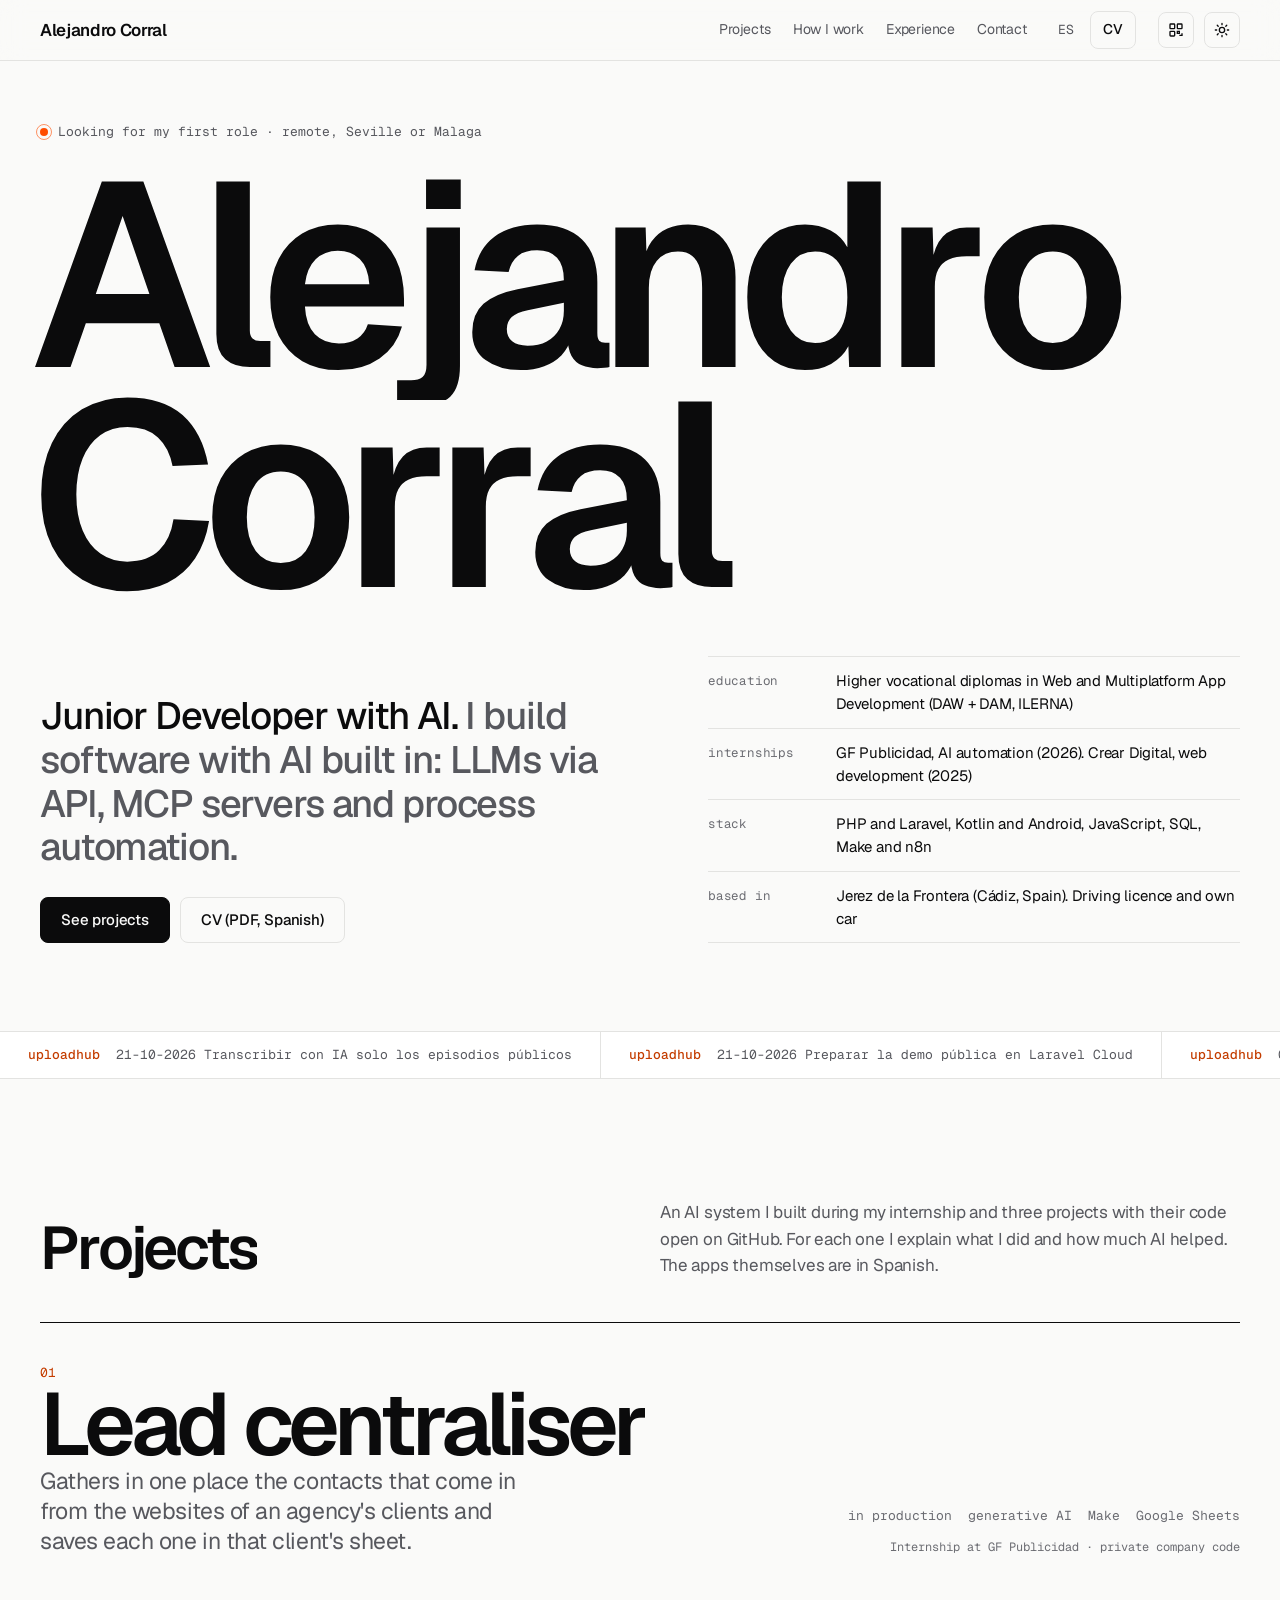
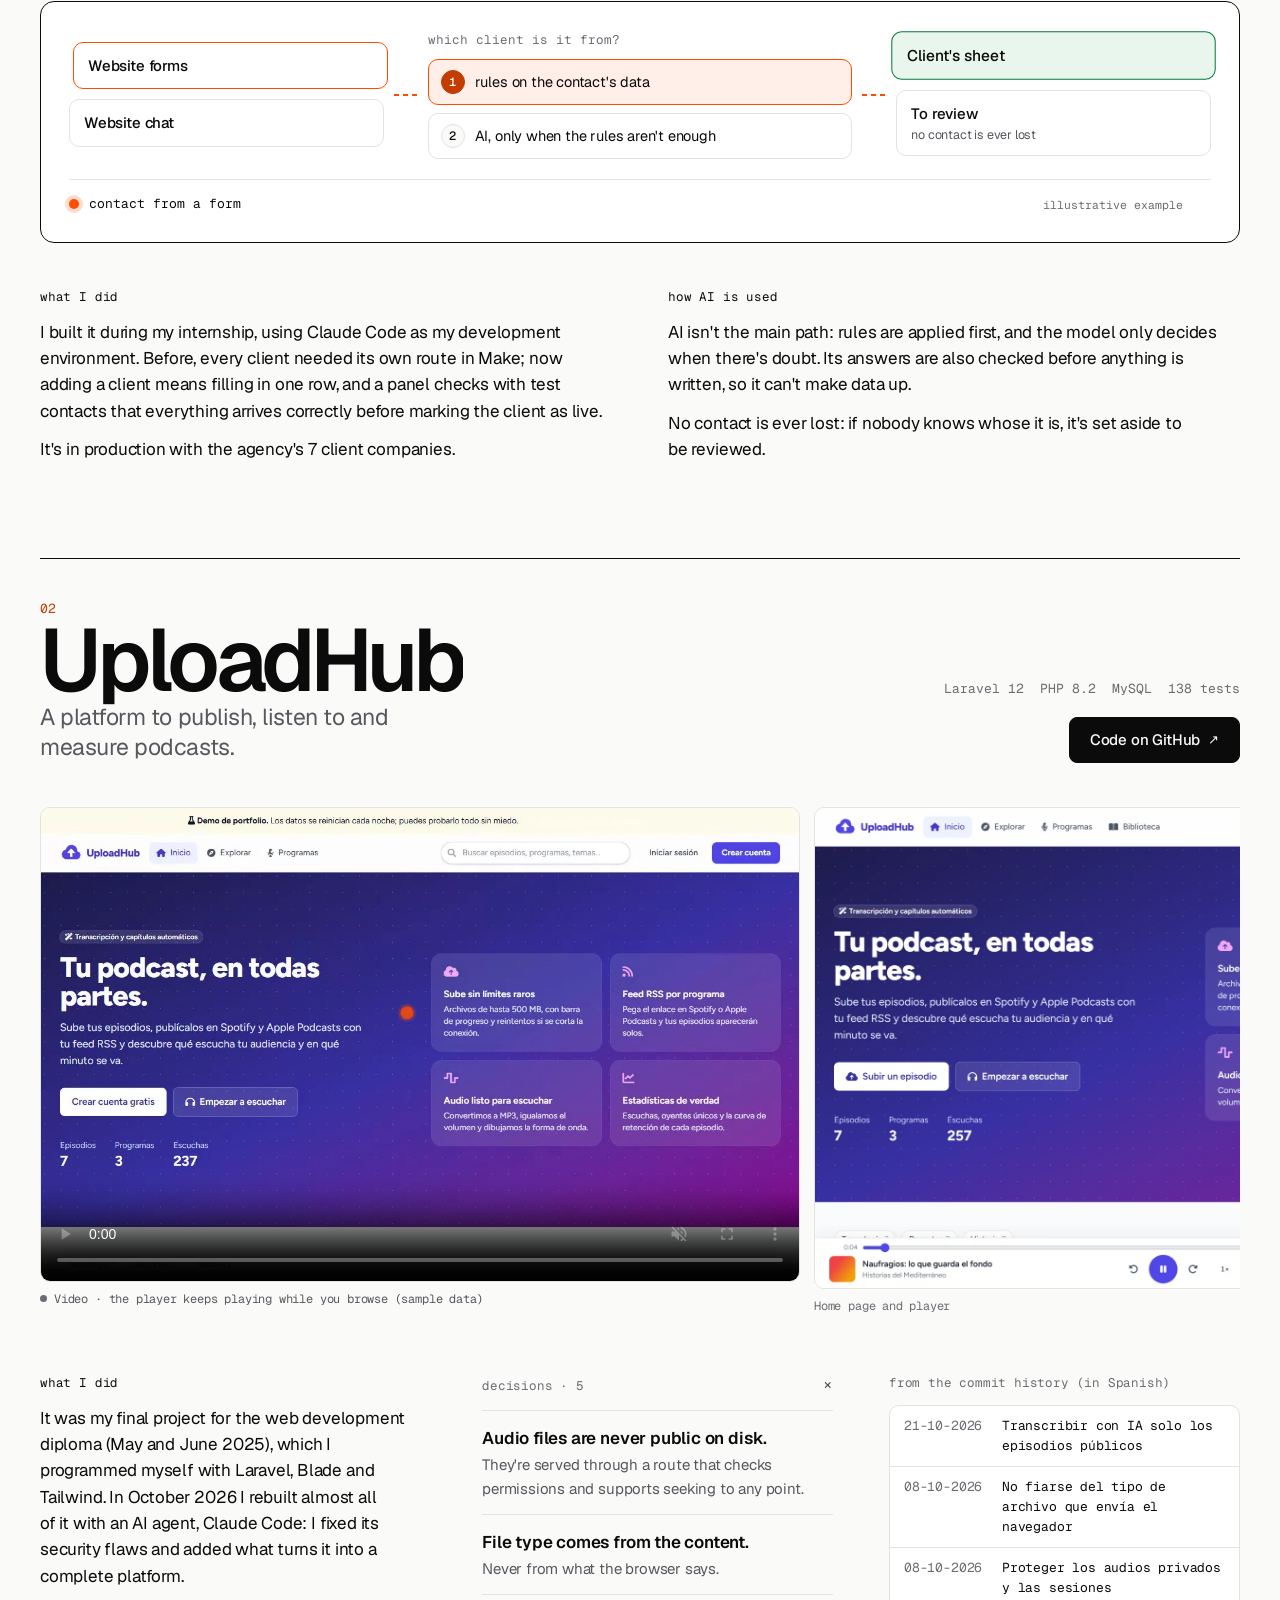
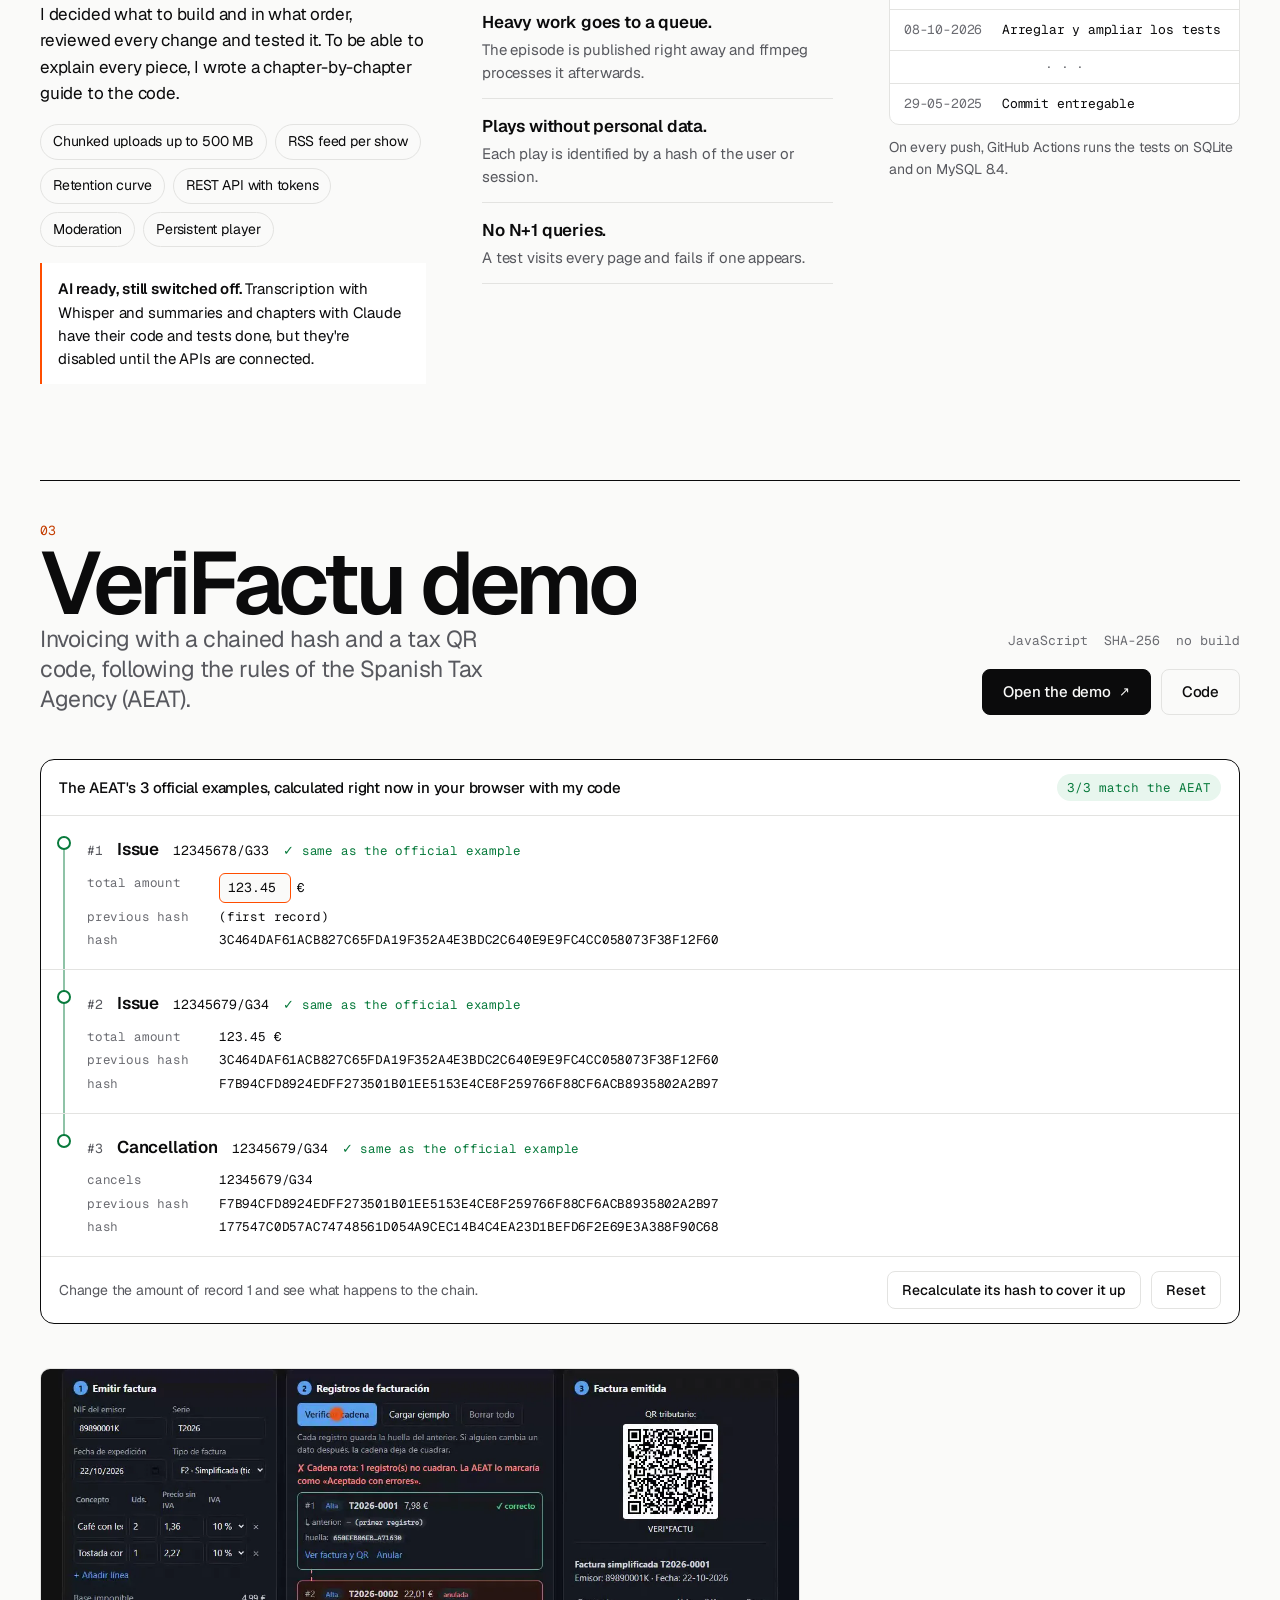
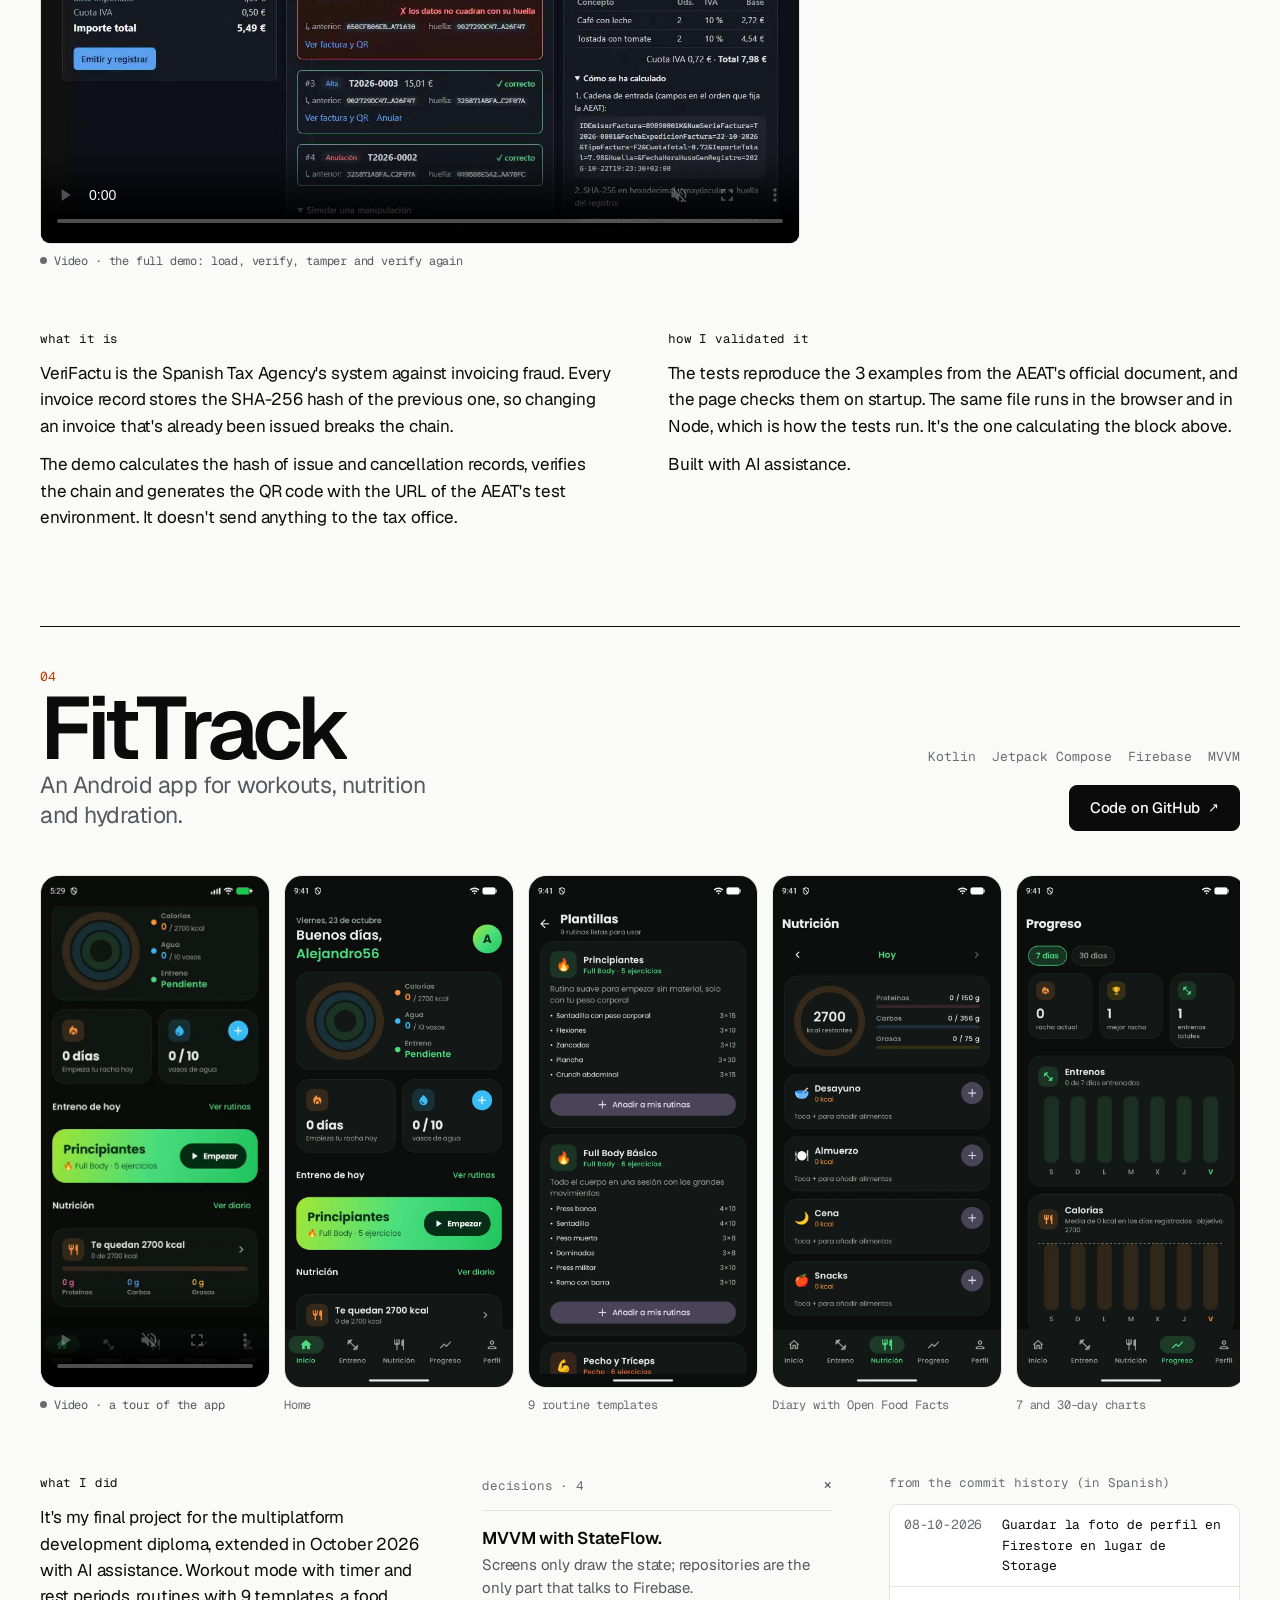
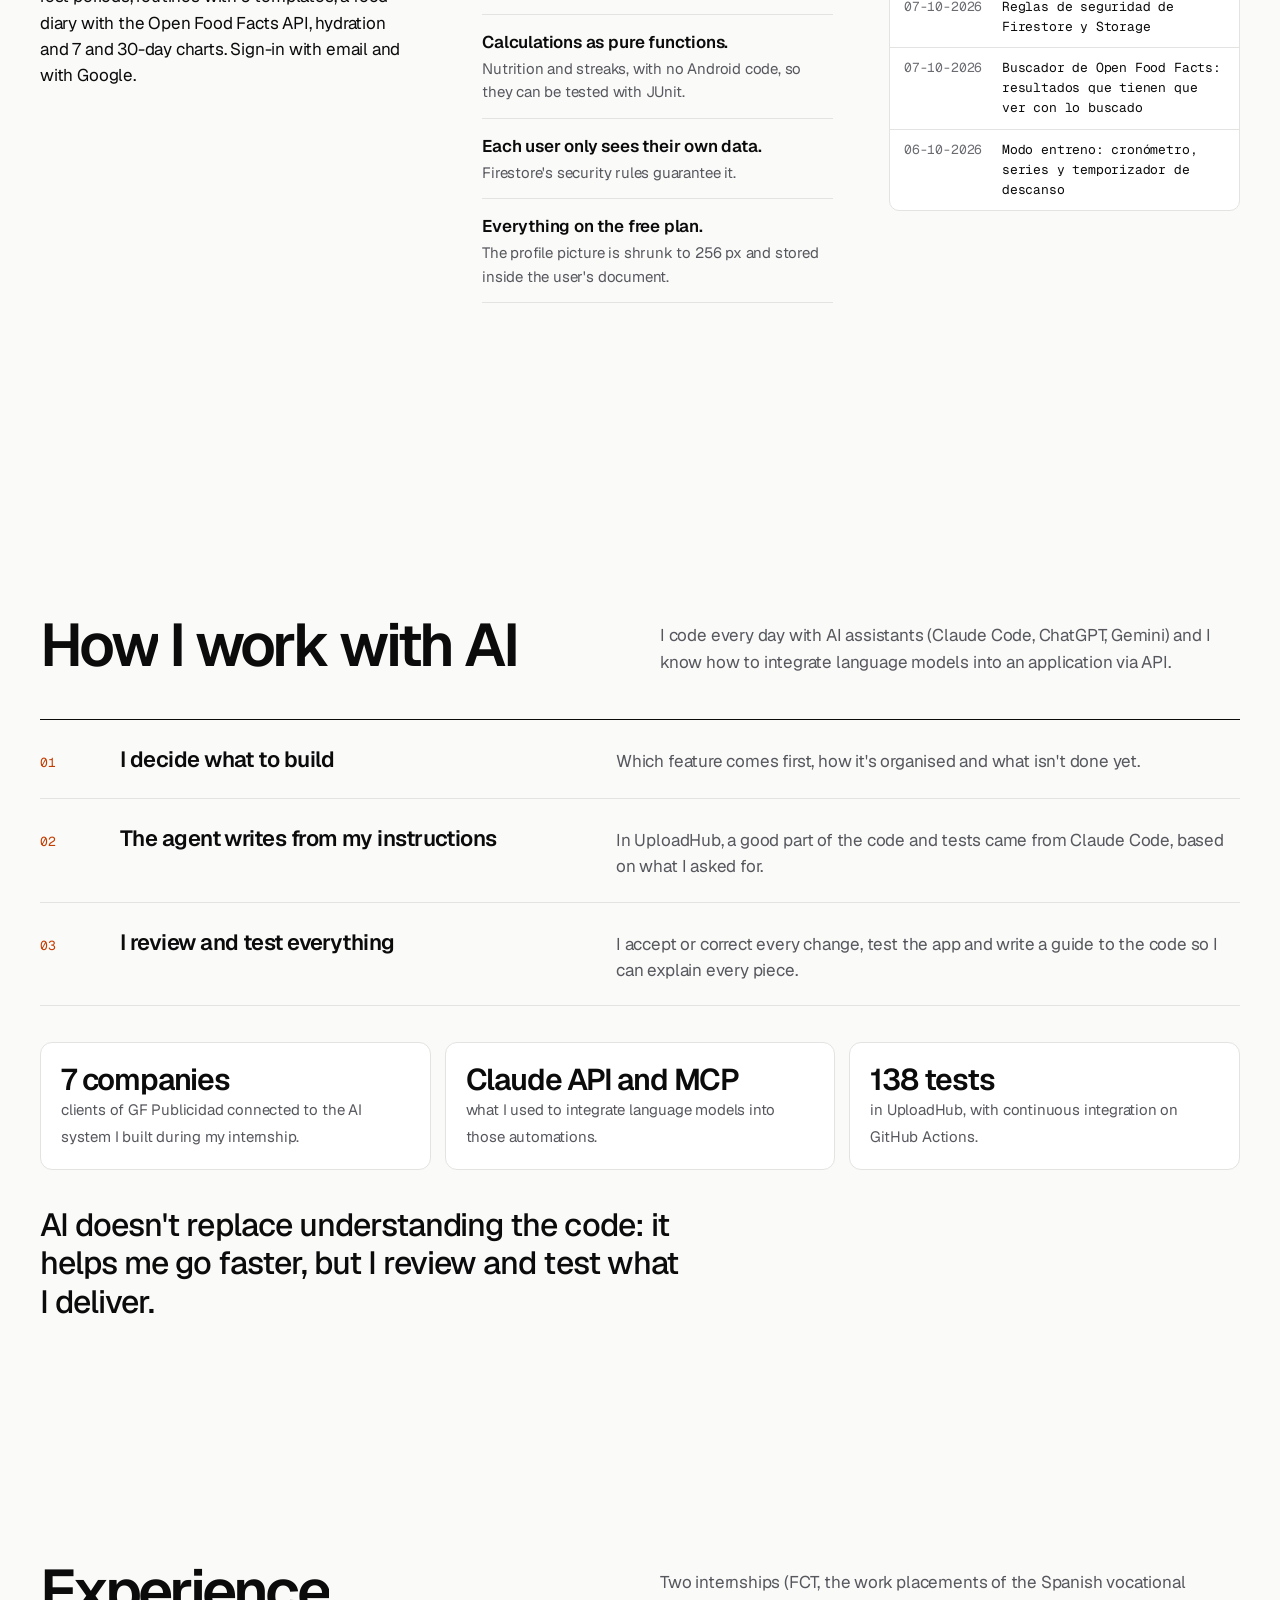
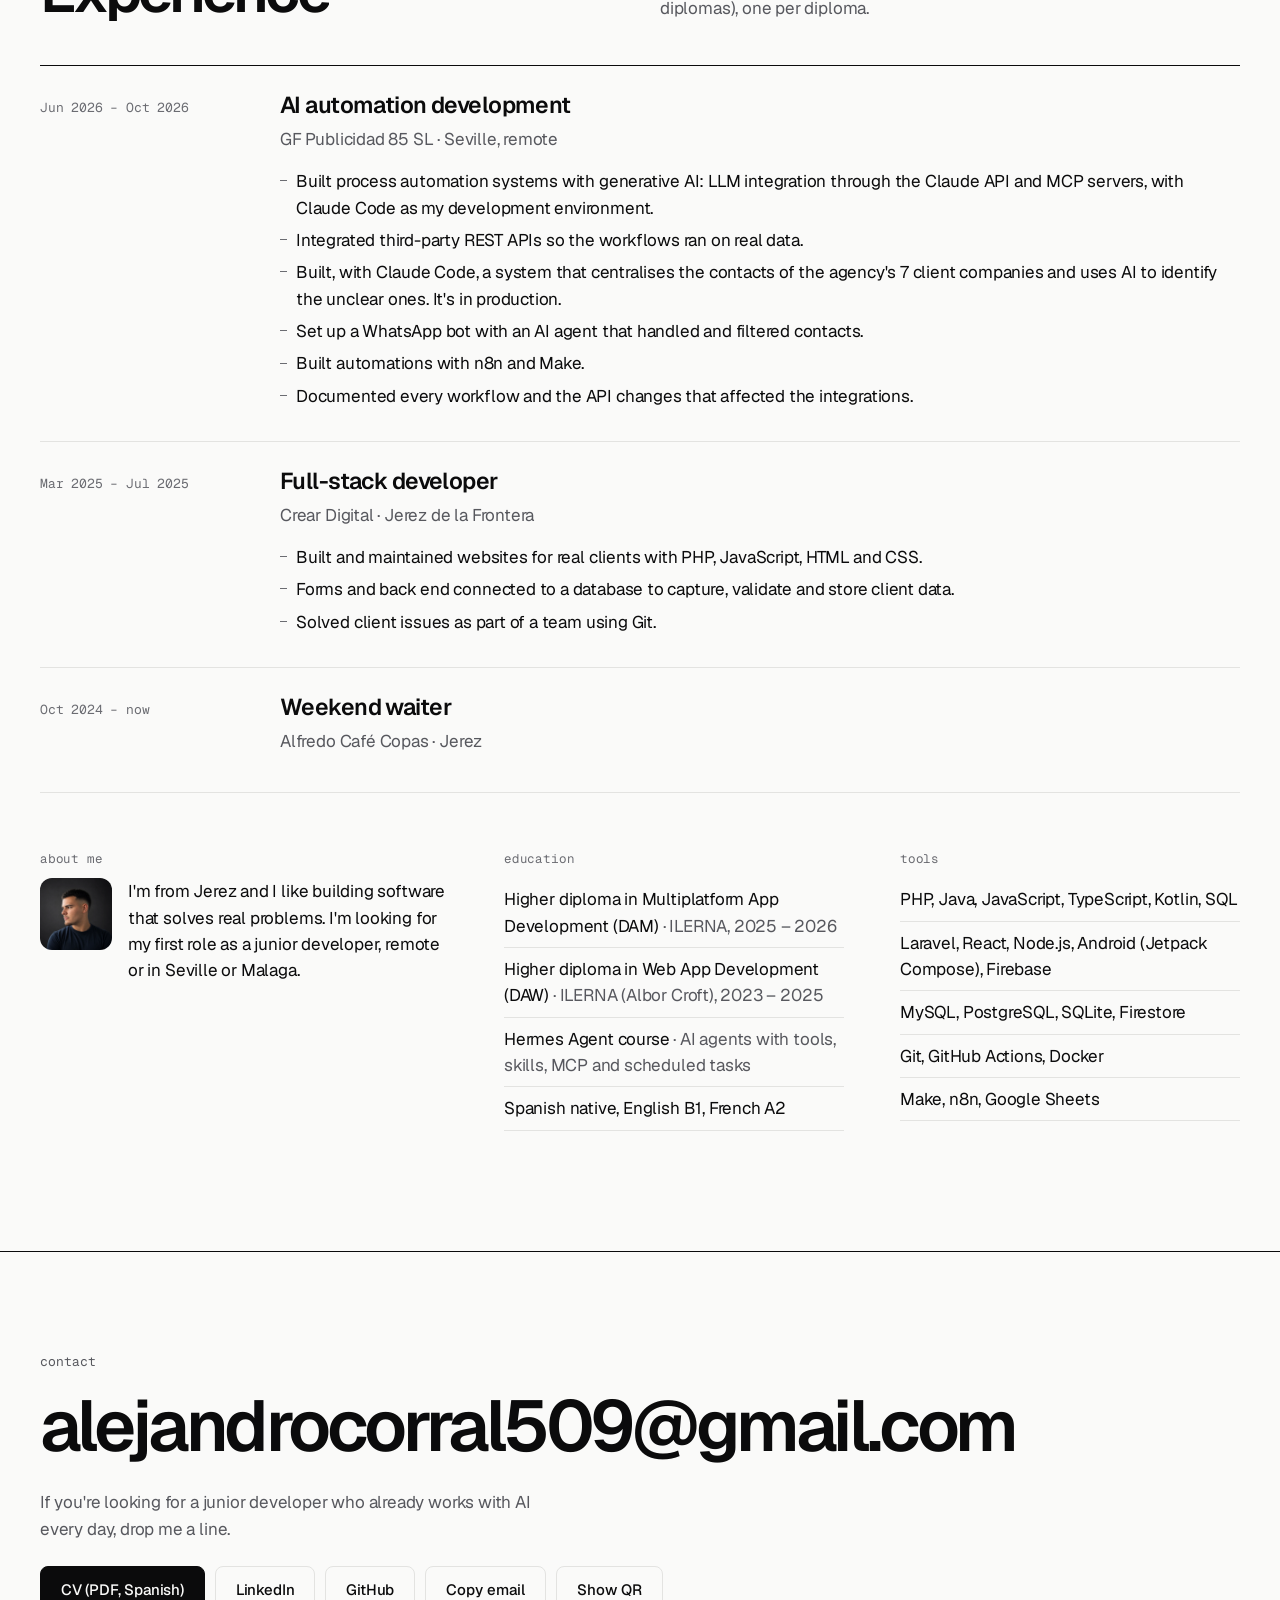
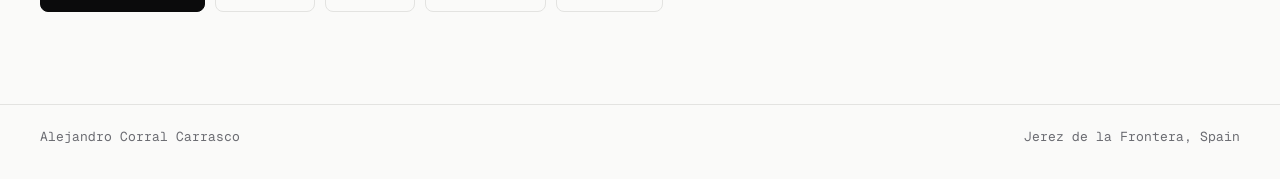
==== commit a8de7c5e: "Nuevo favicon, imágenes en alta resolución y mejoras en móvil - Favicon «a.» con versión para modo o" ====
--- a/en/index.html
+++ b/en/index.html
@@ -22,9 +22,11 @@
 <link rel="alternate" hreflang="x-default" href="https://alejandrocorral.es/">
 <meta name="theme-color" content="#FAFAF9" media="(prefers-color-scheme: light)">
 <meta name="theme-color" content="#0B0B0C" media="(prefers-color-scheme: dark)">
-<link rel="icon" href="../favicon.svg" type="image/svg+xml">
+<link rel="icon" href="../favicon.svg?v=2" type="image/svg+xml">
+<link rel="icon" href="../favicon-48.png?v=2" type="image/png" sizes="48x48">
+<link rel="apple-touch-icon" href="../apple-touch-icon.png?v=2">
 <link rel="preload" href="../assets/fonts/geist-latin.woff2" as="font" type="font/woff2" crossorigin>
-<link rel="stylesheet" href="../styles.css?v=20261022e">
+<link rel="stylesheet" href="../styles.css?v=20261023c">
 <script>
   document.documentElement.classList.add("js");
   try { var t = localStorage.getItem("tema"); if (t === "light" || t === "dark") document.documentElement.dataset.theme = t; } catch (e) {}
@@ -41,8 +43,8 @@
   "sameAs": ["https://www.linkedin.com/in/alejandro-corral-carrasco/", "https://github.com/alejandrocorral509"]
 }
 </script>
-<script defer src="../js/verifactu.js?v=20261022e"></script>
-<script defer src="../main.js?v=20261022e"></script>
+<script defer src="../js/verifactu.js?v=20261023c"></script>
+<script defer src="../main.js?v=20261023c"></script>
 </head>
 <body data-goatcounter="">
 <a class="skip" href="#work">Skip to projects</a>
@@ -86,26 +88,6 @@
           <a class="btn line" href="../cv.pdf" target="_blank" rel="noopener" data-goatcounter-click="cv-portada-en">CV (PDF, Spanish)</a>
         </div>
       </div>
-
-      <!-- 3D stack of projects: move it with the mouse or your finger -->
-      <div class="deck" id="deck">
-        <div class="deck-inner">
-          <a class="card3d c1" href="#c2" aria-label="Go to UploadHub">
-            <img src="../assets/img/uploadhub-portada.webp" alt="" width="800" height="506">
-            <span class="tag mono">UploadHub</span>
-          </a>
-          <a class="card3d c2" href="#c3" aria-label="Go to the VeriFactu demo">
-            <img src="../assets/img/verifactu-correcta.webp" alt="" width="800" height="662">
-            <span class="tag mono">VeriFactu</span>
-          </a>
-          <a class="card3d c3" href="#c4" aria-label="Go to FitTrack">
-            <img src="../assets/img/fittrack-inicio.webp" alt="" width="360" height="800">
-            <span class="tag mono">FitTrack</span>
-          </a>
-        </div>
-        <p class="deck-hint mono" aria-hidden="true">drag it or move your mouse</p>
-      </div>
-
       <dl class="facts">
         <div><dt>education</dt><dd>Higher vocational diplomas in Web and Multiplatform App Development (DAW + DAM, ILERNA)</dd></div>
         <div><dt>internships</dt><dd>GF Publicidad, AI automation (2026). Crear Digital, web development (2025)</dd></div>
@@ -205,11 +187,11 @@
         </div>
 
         <div class="strip web" data-in>
-          <figure class="vid"><video src="../assets/video/uploadhub.mp4" poster="../assets/video/uploadhub-poster.webp" muted loop playsinline preload="none" width="960" height="600" aria-label="UploadHub video: an episode plays and the player keeps going while browsing; at the end, the retention curve"></video><figcaption>Video · the player keeps playing while you browse (sample data)</figcaption></figure>
-          <figure><button type="button" data-zoom><img src="../assets/img/uploadhub-portada.webp" alt="UploadHub home page with the player at the bottom" width="800" height="506" loading="lazy" decoding="async"></button><figcaption>Home page and player</figcaption></figure>
-          <figure><button type="button" data-zoom><img src="../assets/img/uploadhub-estadisticas.webp" alt="Episode statistics with the retention curve" width="800" height="506" loading="lazy" decoding="async"></button><figcaption>An episode's retention curve</figcaption></figure>
-          <figure><button type="button" data-zoom><img src="../assets/img/uploadhub-episodio.webp" alt="An episode page" width="800" height="506" loading="lazy" decoding="async"></button><figcaption>Episode page</figcaption></figure>
-          <figure><button type="button" data-zoom><img src="../assets/img/uploadhub-programa.webp" alt="A show page with subscription and RSS feed" width="800" height="506" loading="lazy" decoding="async"></button><figcaption>Show with RSS feed</figcaption></figure>
+          <figure class="vid"><video src="../assets/video/uploadhub.mp4" poster="../assets/video/uploadhub-poster.webp" muted loop playsinline preload="none" width="1280" height="800" aria-label="UploadHub video: an episode plays and the player keeps going while browsing; at the end, the retention curve"></video><figcaption>Video · the player keeps playing while you browse (sample data)</figcaption></figure>
+          <figure><button type="button" data-zoom><img src="../assets/img/uploadhub-portada.webp" alt="UploadHub home page with the player at the bottom" width="1600" height="1012" loading="lazy" decoding="async"></button><figcaption>Home page and player</figcaption></figure>
+          <figure><button type="button" data-zoom><img src="../assets/img/uploadhub-estadisticas.webp" alt="Episode statistics with the retention curve" width="1600" height="1012" loading="lazy" decoding="async"></button><figcaption>An episode's retention curve</figcaption></figure>
+          <figure><button type="button" data-zoom><img src="../assets/img/uploadhub-episodio.webp" alt="An episode page" width="1600" height="1012" loading="lazy" decoding="async"></button><figcaption>Episode page</figcaption></figure>
+          <figure><button type="button" data-zoom><img src="../assets/img/uploadhub-programa.webp" alt="A show page with subscription and RSS feed" width="1600" height="1012" loading="lazy" decoding="async"></button><figcaption>Show with RSS feed</figcaption></figure>
         </div>
 
         <div class="case-body three">
@@ -222,8 +204,8 @@
             </ul>
             <p class="note"><b>AI ready, still switched off.</b> Transcription with Whisper and summaries and chapters with Claude have their code and tests done, but they're disabled until the APIs are connected.</p>
           </div>
-          <div data-in>
-            <p class="block-title">decisions</p>
+          <details class="more" open data-in>
+            <summary class="block-title">decisions · 5</summary>
             <ul class="decisions">
               <li><b>Audio files are never public on disk.</b><span>They're served through a route that checks permissions and supports seeking to any point.</span></li>
               <li><b>File type comes from the content.</b><span>Never from what the browser says.</span></li>
@@ -231,8 +213,8 @@
               <li><b>Plays without personal data.</b><span>Each play is identified by a hash of the user or session.</span></li>
               <li><b>No N+1 queries.</b><span>A test visits every page and fails if one appears.</span></li>
             </ul>
-          </div>
-          <div data-in>
+          </details>
+          <div class="commits" data-in>
             <p class="block-title">from the commit history (in Spanish)</p>
             <ol class="log" lang="es">
               <li><time datetime="2026-10-21">21-10-2026</time><span>Transcribir con IA solo los episodios públicos</span></li>
@@ -280,7 +262,7 @@
         </div>
 
         <div class="strip web" data-in>
-          <figure class="vid"><video src="../assets/video/verifactu.mp4" poster="../assets/video/verifactu-poster.webp" muted loop playsinline preload="none" width="960" height="600" aria-label="VeriFactu demo video: the example is loaded, the chain is verified, record 2's amount is lowered and the chain breaks"></video><figcaption>Video · the full demo: load, verify, tamper and verify again</figcaption></figure>
+          <figure class="vid"><video src="../assets/video/verifactu.mp4" poster="../assets/video/verifactu-poster.webp" muted loop playsinline preload="none" width="1280" height="800" aria-label="VeriFactu demo video: the example is loaded, the chain is verified, record 2's amount is lowered and the chain breaks"></video><figcaption>Video · the full demo: load, verify, tamper and verify again</figcaption></figure>
         </div>
 
         <div class="case-body">
@@ -312,13 +294,13 @@
         </div>
 
         <div class="strip phone" data-in>
-          <figure class="vid"><video src="../assets/video/fittrack.mp4" poster="../assets/video/fittrack-poster.webp" muted loop playsinline preload="none" width="360" height="808" aria-label="FitTrack video: a tour of Home, Workout, Nutrition and Progress"></video><figcaption>Video · a tour of the app</figcaption></figure>
-          <figure><button type="button" data-zoom><img src="../assets/img/fittrack-inicio.webp" alt="FitTrack home screen in dark mode" width="360" height="800" loading="lazy" decoding="async"></button><figcaption>Home</figcaption></figure>
-          <figure><button type="button" data-zoom><img src="../assets/img/fittrack-plantillas.webp" alt="Workout routine templates" width="360" height="800" loading="lazy" decoding="async"></button><figcaption>9 routine templates</figcaption></figure>
-          <figure><button type="button" data-zoom><img src="../assets/img/fittrack-nutricion.webp" alt="Food diary" width="360" height="800" loading="lazy" decoding="async"></button><figcaption>Diary with Open Food Facts</figcaption></figure>
-          <figure><button type="button" data-zoom><img src="../assets/img/fittrack-progreso.webp" alt="Progress charts" width="360" height="800" loading="lazy" decoding="async"></button><figcaption>7 and 30-day charts</figcaption></figure>
-          <figure><button type="button" data-zoom><img src="../assets/img/fittrack-agua.webp" alt="Hydration tracking" width="360" height="800" loading="lazy" decoding="async"></button><figcaption>Hydration</figcaption></figure>
-          <figure><button type="button" data-zoom><img src="../assets/img/fittrack-inicio-claro.webp" alt="FitTrack home screen in light mode" width="360" height="800" loading="lazy" decoding="async"></button><figcaption>Light mode</figcaption></figure>
+          <figure class="vid"><video src="../assets/video/fittrack.mp4" poster="../assets/video/fittrack-poster.webp" muted loop playsinline preload="none" width="540" height="1212" aria-label="FitTrack video: a tour of Home, Workout, Nutrition and Progress"></video><figcaption>Video · a tour of the app</figcaption></figure>
+          <figure><button type="button" data-zoom><img src="../assets/img/fittrack-inicio.webp" alt="FitTrack home screen in dark mode" width="720" height="1616" loading="lazy" decoding="async"></button><figcaption>Home</figcaption></figure>
+          <figure><button type="button" data-zoom><img src="../assets/img/fittrack-plantillas.webp" alt="Workout routine templates" width="720" height="1616" loading="lazy" decoding="async"></button><figcaption>9 routine templates</figcaption></figure>
+          <figure><button type="button" data-zoom><img src="../assets/img/fittrack-nutricion.webp" alt="Food diary" width="720" height="1616" loading="lazy" decoding="async"></button><figcaption>Diary with Open Food Facts</figcaption></figure>
+          <figure><button type="button" data-zoom><img src="../assets/img/fittrack-progreso.webp" alt="Progress charts" width="720" height="1616" loading="lazy" decoding="async"></button><figcaption>7 and 30-day charts</figcaption></figure>
+          <figure><button type="button" data-zoom><img src="../assets/img/fittrack-agua.webp" alt="Hydration tracking" width="720" height="1616" loading="lazy" decoding="async"></button><figcaption>Hydration</figcaption></figure>
+          <figure><button type="button" data-zoom><img src="../assets/img/fittrack-inicio-claro.webp" alt="FitTrack home screen in light mode" width="720" height="1616" loading="lazy" decoding="async"></button><figcaption>Light mode</figcaption></figure>
         </div>
 
         <div class="case-body three">
@@ -326,16 +308,16 @@
             <p class="block-title">what I did</p>
             <p>It's my final project for the multiplatform development diploma, extended in October 2026 with AI assistance. Workout mode with timer and rest periods, routines with 9 templates, a food diary with the Open Food Facts API, hydration and 7 and 30-day charts. Sign-in with email and with Google.</p>
           </div>
-          <div data-in>
-            <p class="block-title">decisions</p>
+          <details class="more" open data-in>
+            <summary class="block-title">decisions · 4</summary>
             <ul class="decisions">
               <li><b>MVVM with StateFlow.</b><span>Screens only draw the state; repositories are the only part that talks to Firebase.</span></li>
               <li><b>Calculations as pure functions.</b><span>Nutrition and streaks, with no Android code, so they can be tested with JUnit.</span></li>
               <li><b>Each user only sees their own data.</b><span>Firestore's security rules guarantee it.</span></li>
               <li><b>Everything on the free plan.</b><span>The profile picture is shrunk to 256 px and stored inside the user's document.</span></li>
             </ul>
-          </div>
-          <div data-in>
+          </details>
+          <div class="commits" data-in>
             <p class="block-title">from the commit history (in Spanish)</p>
             <ol class="log" lang="es">
               <li><time datetime="2026-10-08">08-10-2026</time><span>Guardar la foto de perfil en Firestore en lugar de Storage</span></li>
--- a/styles.css
+++ b/styles.css
@@ -104,7 +104,7 @@
 }
 
 /* Portada */
-.hero { padding: 40px 0 64px; overflow-x: clip; }
+.hero { padding-top: 32px; padding-bottom: 56px; overflow-x: clip; }
 .status { display: inline-flex; align-items: flex-start; gap: 10px; color: var(--ink-2); }
 .dot { flex: none; margin-top: .45em; width: 8px; height: 8px; border-radius: 50%; background: var(--accent); position: relative; }
 .dot::after { content: ""; position: absolute; inset: -4px; border-radius: 50%; border: 1px solid var(--accent); opacity: .6; animation: ping 2.4s var(--ease) infinite; }
@@ -118,22 +118,16 @@
 .masthead .ln > span { animation: rise 1.1s var(--ease) both; }
 .masthead .ln:nth-child(2) > span { animation-delay: .08s; }
 @keyframes rise { from { transform: translateY(105%); } }
-.hero-grid { display: grid; gap: 36px; margin-top: 40px; }
+.hero-grid { display: grid; gap: 36px; margin-top: 52px; }
 .claim { font-size: clamp(24px, 3.2vw, 38px); line-height: 1.15; letter-spacing: -.03em; font-weight: 500; max-width: 22ch; }
 .claim em { font-style: normal; color: var(--ink-2); }
 .facts { display: grid; gap: 0; border-top: 1px solid var(--line); }
 .facts div { display: grid; grid-template-columns: 112px 1fr; gap: 16px; padding: 12px 0; border-bottom: 1px solid var(--line); font-size: 15px; }
 .facts dt { color: var(--ink-3); font-family: var(--mono); font-size: 12.5px; padding-top: 2px; }
 .hero .row { margin-top: 28px; }
-@media (min-width: 720px) {
-  .hero .hero-grid { grid-template-areas: "main deck" "facts deck"; grid-template-rows: auto 1fr; align-items: start; }
-  .hero-main { grid-area: main; }
-  .hero .deck { grid-area: deck; align-self: center; }
-  .hero .facts { grid-area: facts; }
-}
 
 /* Secciones */
-section { padding: 88px 0; }
+section { padding: 64px 0; }
 .sec-head { display: grid; gap: 10px; margin-bottom: 44px; }
 .sec-head h2 { font-size: clamp(34px, 5vw, 60px); line-height: 1; letter-spacing: -.045em; }
 .sec-head p { color: var(--ink-2); max-width: 60ch; }
@@ -215,7 +209,7 @@
 .proof { display: grid; gap: 14px; margin-top: 36px; }
 .proof div { border: 1px solid var(--line); border-radius: 12px; padding: 20px; background: var(--raised); }
 .proof b { display: block; font-size: 30px; letter-spacing: -.04em; font-weight: 600; line-height: 1.1; }
-.proof span { color: var(--ink-2); font-size: 15px; }
+.proof div > span { color: var(--ink-2); font-size: 15px; }
 .quote { margin-top: 36px; font-size: clamp(22px, 2.8vw, 32px); line-height: 1.2; letter-spacing: -.03em; font-weight: 500; max-width: 30ch; }
 
 /* Experiencia */
@@ -258,7 +252,7 @@
 
 /* Pantallas más grandes */
 @media (min-width: 720px) {
-  .hero { padding: 56px 0 88px; }
+  .hero { padding-top: 56px; padding-bottom: 88px; }
   .hero-grid { grid-template-columns: 1.15fr 1fr; gap: 56px; align-items: end; }
   section { padding: 120px 0; }
   .sec-head { grid-template-columns: 1fr 1fr; align-items: end; gap: 40px; }
@@ -303,33 +297,6 @@
 }
 .masthead .ch.hot { color: var(--accent); }
 
-/* Pila 3D de proyectos */
-.deck { position: relative; height: clamp(300px, 72vw, 460px); perspective: 1400px; touch-action: pan-y; cursor: grab; user-select: none; -webkit-user-select: none; }
-.deck:active { cursor: grabbing; }
-.deck-inner {
-  position: absolute; inset: 0; transform-style: preserve-3d;
-  transform: rotateX(var(--drx, 10deg)) rotateY(var(--dry, -18deg)); transition: transform .9s var(--ease);
-}
-.deck.dragging .deck-inner { transition: none; }
-.card3d {
-  position: absolute; display: block; border-radius: 12px; overflow: hidden; text-decoration: none;
-  border: 1px solid var(--line); background: var(--raised);
-  box-shadow: 0 30px 60px -30px rgba(0, 0, 0, .45);
-  transition: transform .7s var(--ease), box-shadow .4s;
-}
-.card3d img { width: 100%; height: 100%; object-fit: cover; object-position: top; pointer-events: none; }
-.card3d .tag { position: absolute; left: 10px; bottom: 10px; padding: 4px 8px; border-radius: 6px; font-size: 11.5px; background: var(--ink); color: var(--paper); }
-.card3d.c1 { width: 74%; aspect-ratio: 800 / 506; left: 4%; top: 10%; transform: translateZ(calc(-40px - var(--spread, 0) * 60px)); }
-.card3d.c2 { width: 52%; aspect-ratio: 800 / 662; left: 0; top: 46%; transform: translateZ(calc(60px + var(--spread, 0) * 40px)) rotateY(8deg); }
-.card3d.c3 { width: 24%; aspect-ratio: 360 / 800; right: 4%; top: 22%; border-radius: 18px; transform: translateZ(calc(130px + var(--spread, 0) * 90px)) rotateY(-10deg); }
-.card3d:hover, .card3d:focus-visible { box-shadow: 0 40px 70px -30px rgba(0, 0, 0, .55), 0 0 0 2px var(--accent); }
-.card3d.c1:hover { transform: translateZ(10px); }
-.card3d.c2:hover { transform: translateZ(110px) rotateY(4deg); }
-.card3d.c3:hover { transform: translateZ(190px) rotateY(-4deg); }
-.deck-hint { position: absolute; right: 0; bottom: -6px; font-size: 11.5px; color: var(--ink-3); }
-.js .deck .deck-inner { animation: deck-in 1.6s var(--ease) .25s both; }
-@keyframes deck-in { from { opacity: 0; transform: rotateX(40deg) rotateY(-50deg) translateY(40px); } }
-
 /* Cinta de commits */
 .ticker { border-block: 1px solid var(--line); overflow: hidden; background: var(--raised); cursor: pointer; }
 .ticker-track { display: flex; width: max-content; animation: ticker 60s linear infinite; }
@@ -346,10 +313,8 @@
 .js .split[data-in] { opacity: 1; transform: none; }
 
 /* Tiras de capturas: giran en 3D al deslizar y entran en cascada */
-.strip { perspective: 1200px; }
-.strip figure > button, .strip figure > video { transform: rotateY(var(--fy, 0deg)) scale(var(--fs, 1)); transition: transform .25s var(--ease); }
 .js .strip[data-in] { opacity: 1; transform: none; }
-.js .strip[data-in] figure { opacity: 0; transform: translateX(60px) rotateY(-25deg); transition: opacity .8s var(--ease), transform 1s var(--ease); transition-delay: calc(var(--i, 0) * 90ms); }
+.js .strip[data-in] figure { opacity: 0; transform: translateY(16px); transition: opacity .8s var(--ease), transform 1s var(--ease); transition-delay: calc(var(--i, 0) * 90ms); }
 .js .strip[data-in].in figure { opacity: 1; transform: none; }
 
 /* Vídeos de los proyectos */
@@ -421,13 +386,33 @@
 .reg.bad::after { border-color: var(--bad); background: var(--bad); }
 .reg.shake { animation: shake .45s var(--ease); }
 @keyframes shake { 0%, 100% { transform: none; } 20% { transform: translateX(-6px) rotate(-.4deg); } 40% { transform: translateX(5px) rotate(.3deg); } 60% { transform: translateX(-3px); } 80% { transform: translateX(2px); } }
-.lab { transform: perspective(1400px) rotateX(calc((1 - var(--lp, 1)) * 14deg)); transform-origin: 50% 0; }
 
 @media (min-width: 720px) {
-  .deck { height: 440px; margin-top: -40px; }
-  .deck-hint { bottom: 0; }
 }
 @media (prefers-reduced-motion: reduce) {
   .ticker-track { animation-duration: 180s; }
-  .js .deck .deck-inner { animation: none; }
-}
+}
+
+/* Decisiones técnicas plegables (abiertas en escritorio, cerradas en móvil) */
+details.more > summary { list-style: none; cursor: pointer; display: flex; align-items: center; justify-content: space-between; gap: 10px; }
+details.more > summary::-webkit-details-marker { display: none; }
+details.more > summary::after { content: "+"; font-family: var(--mono); font-size: 16px; color: var(--ink-2); transition: transform .3s var(--ease); }
+details.more[open] > summary::after { transform: rotate(45deg); }
+
+/* Móvil: página más corta y compacta */
+@media (max-width: 719px) {
+  .case-body .commits { display: none; }
+  .case { padding: 32px 0 48px; }
+  .case-body { margin-top: 32px; gap: 28px; }
+  details.more:not([open]) > summary { padding: 14px 16px; border: 1px solid var(--line); border-radius: 10px; margin: 0; }
+  .flow { padding: 16px; gap: 22px; }
+  .flow-in, .flow-out { grid-template-columns: 1fr 1fr; align-items: stretch; }
+  .flow-src, .flow-dest { font-size: 14px; padding: 10px 12px; }
+  .flow-dest small { font-size: 11.5px; }
+  .rules li { padding: 9px 10px; font-size: 14px; }
+  .steps li { padding: 18px 0; }
+  .proof { margin-top: 28px; }
+  .quote { margin-top: 28px; }
+  .facts-grid { margin-top: 40px; }
+  .contact { padding: 72px 0 48px; }
+}
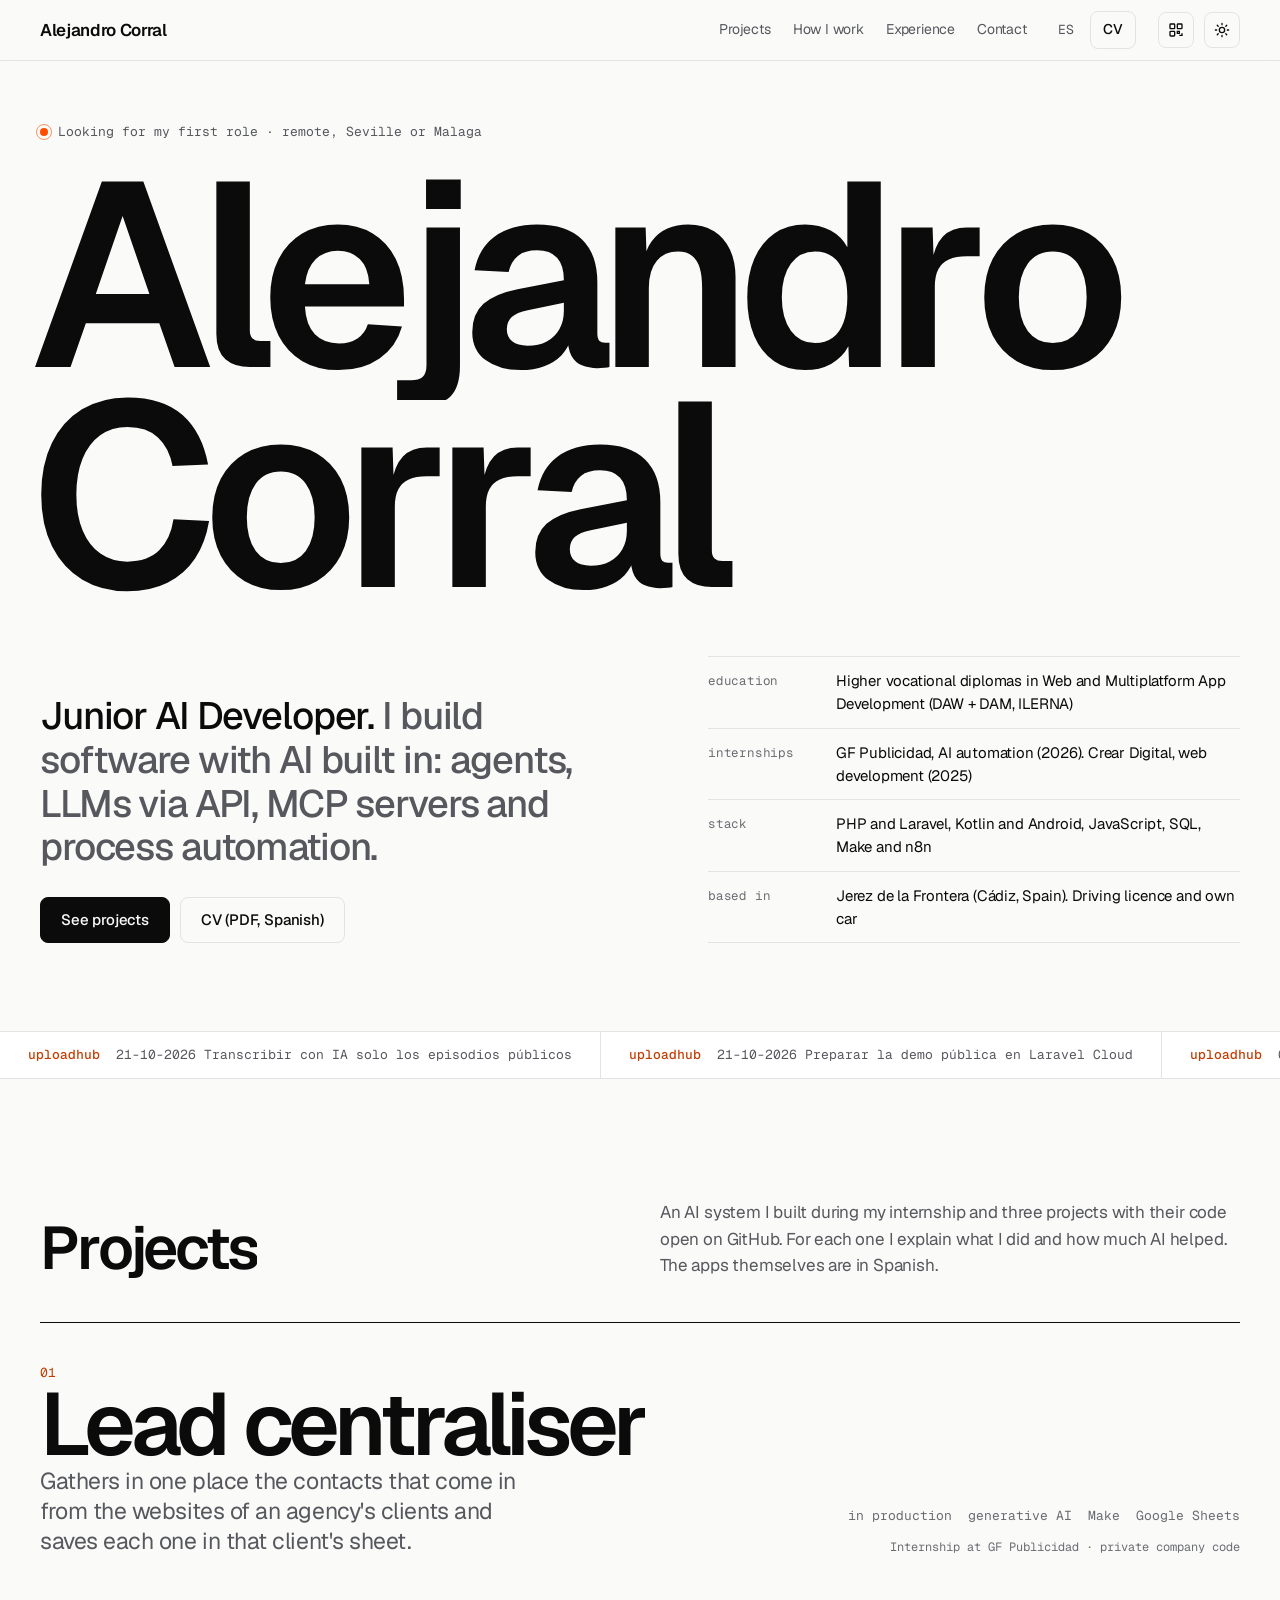
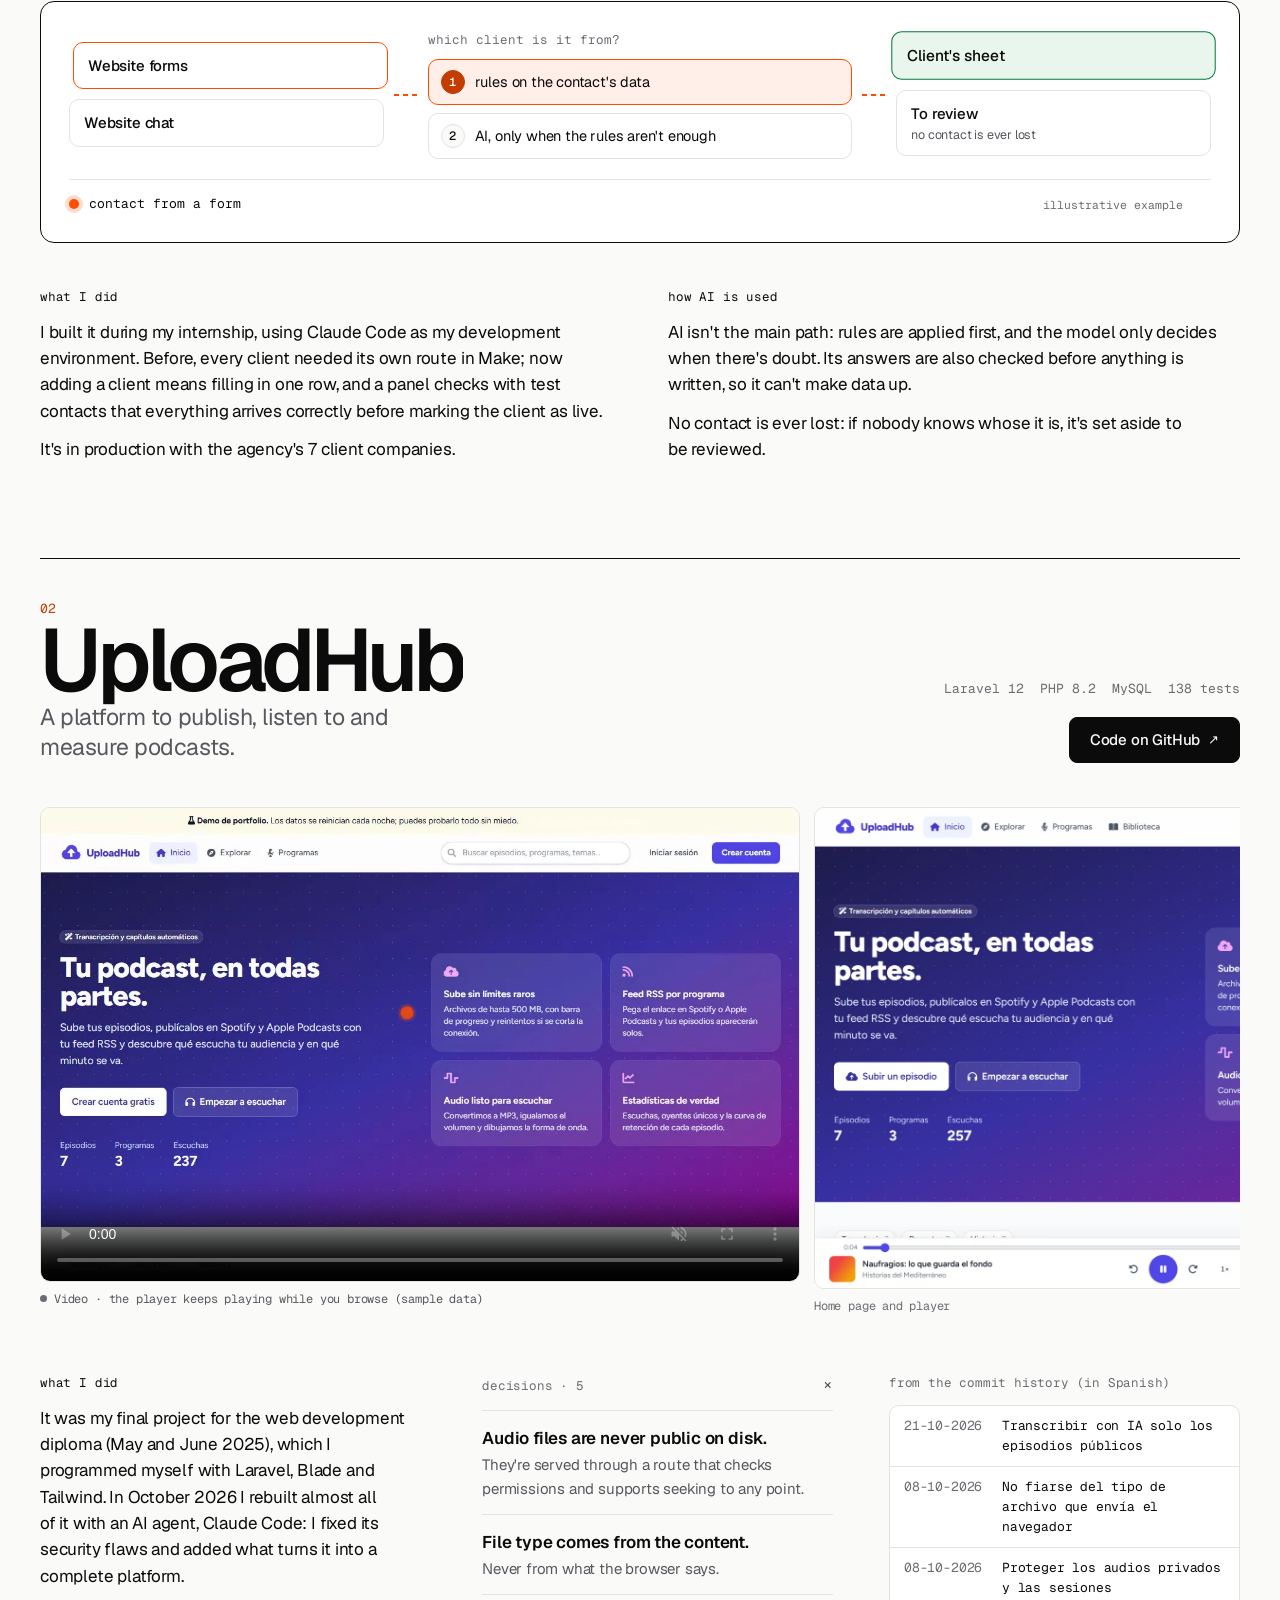
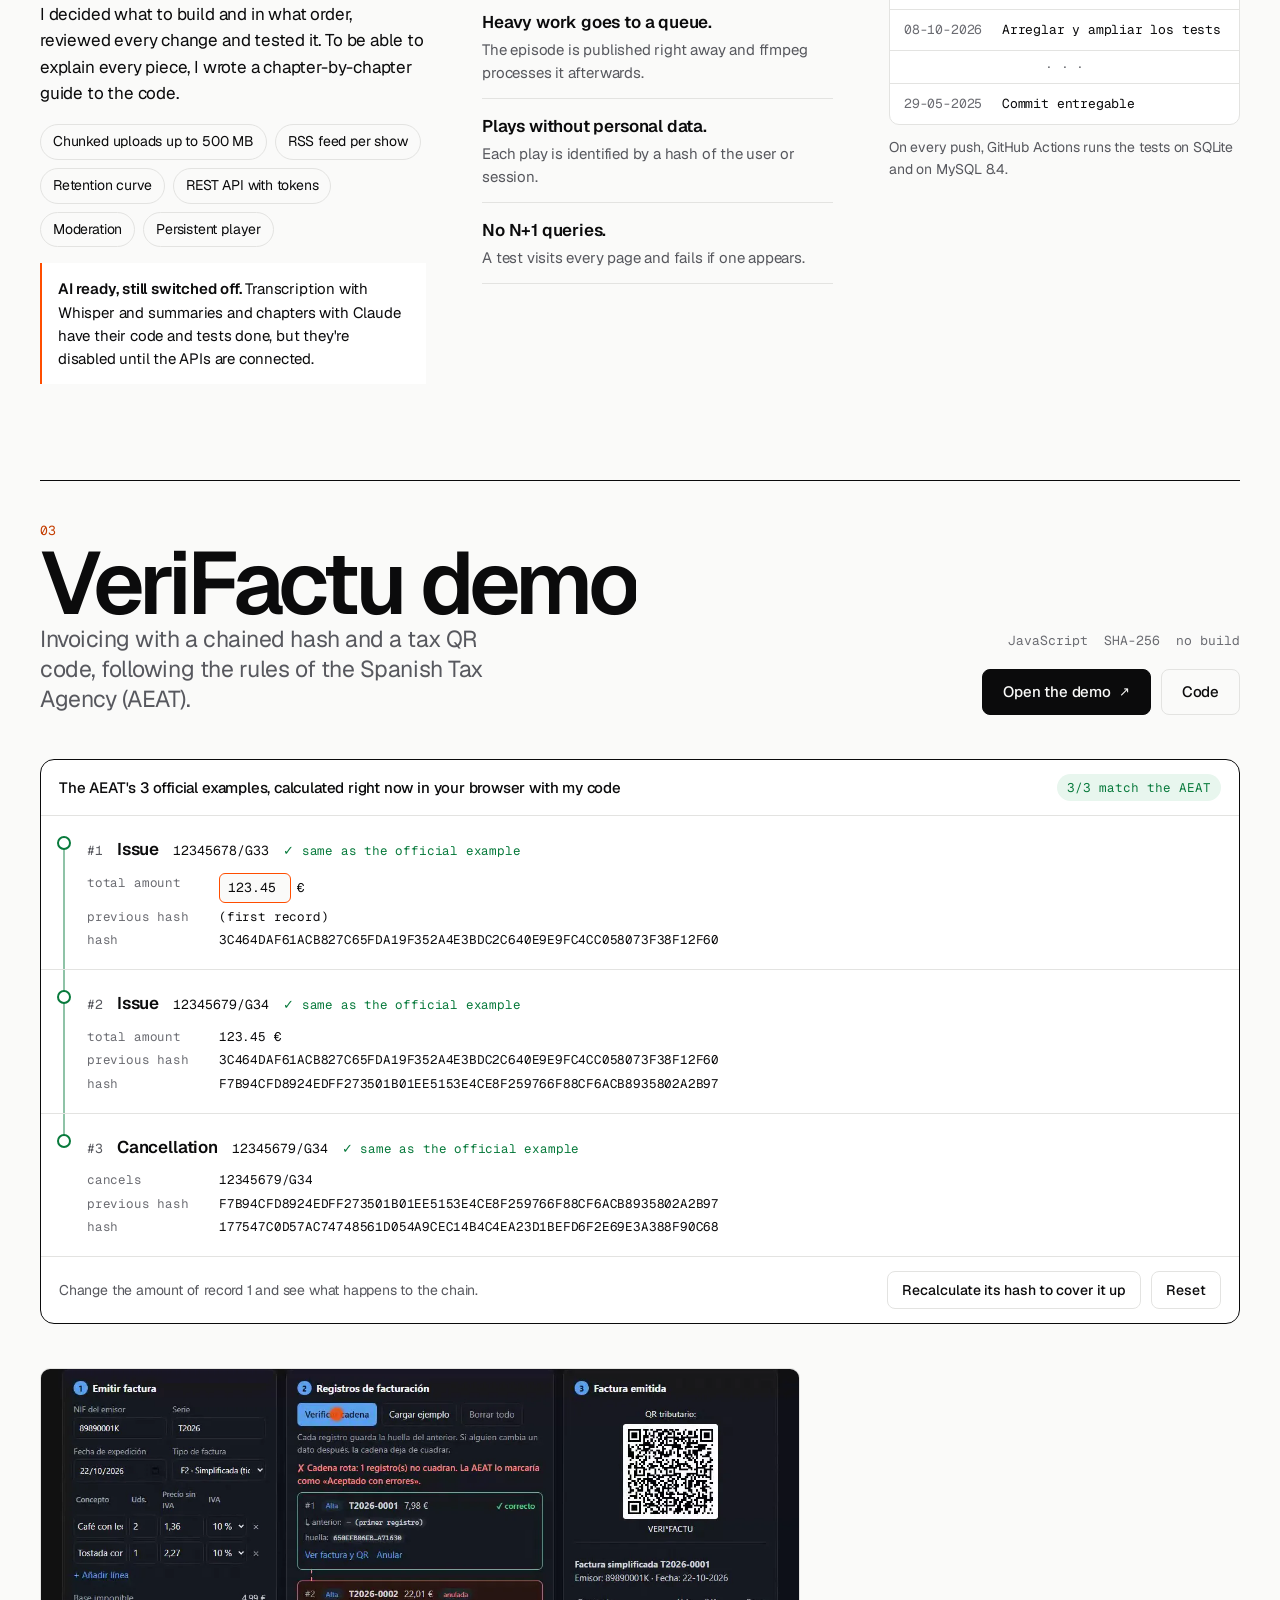
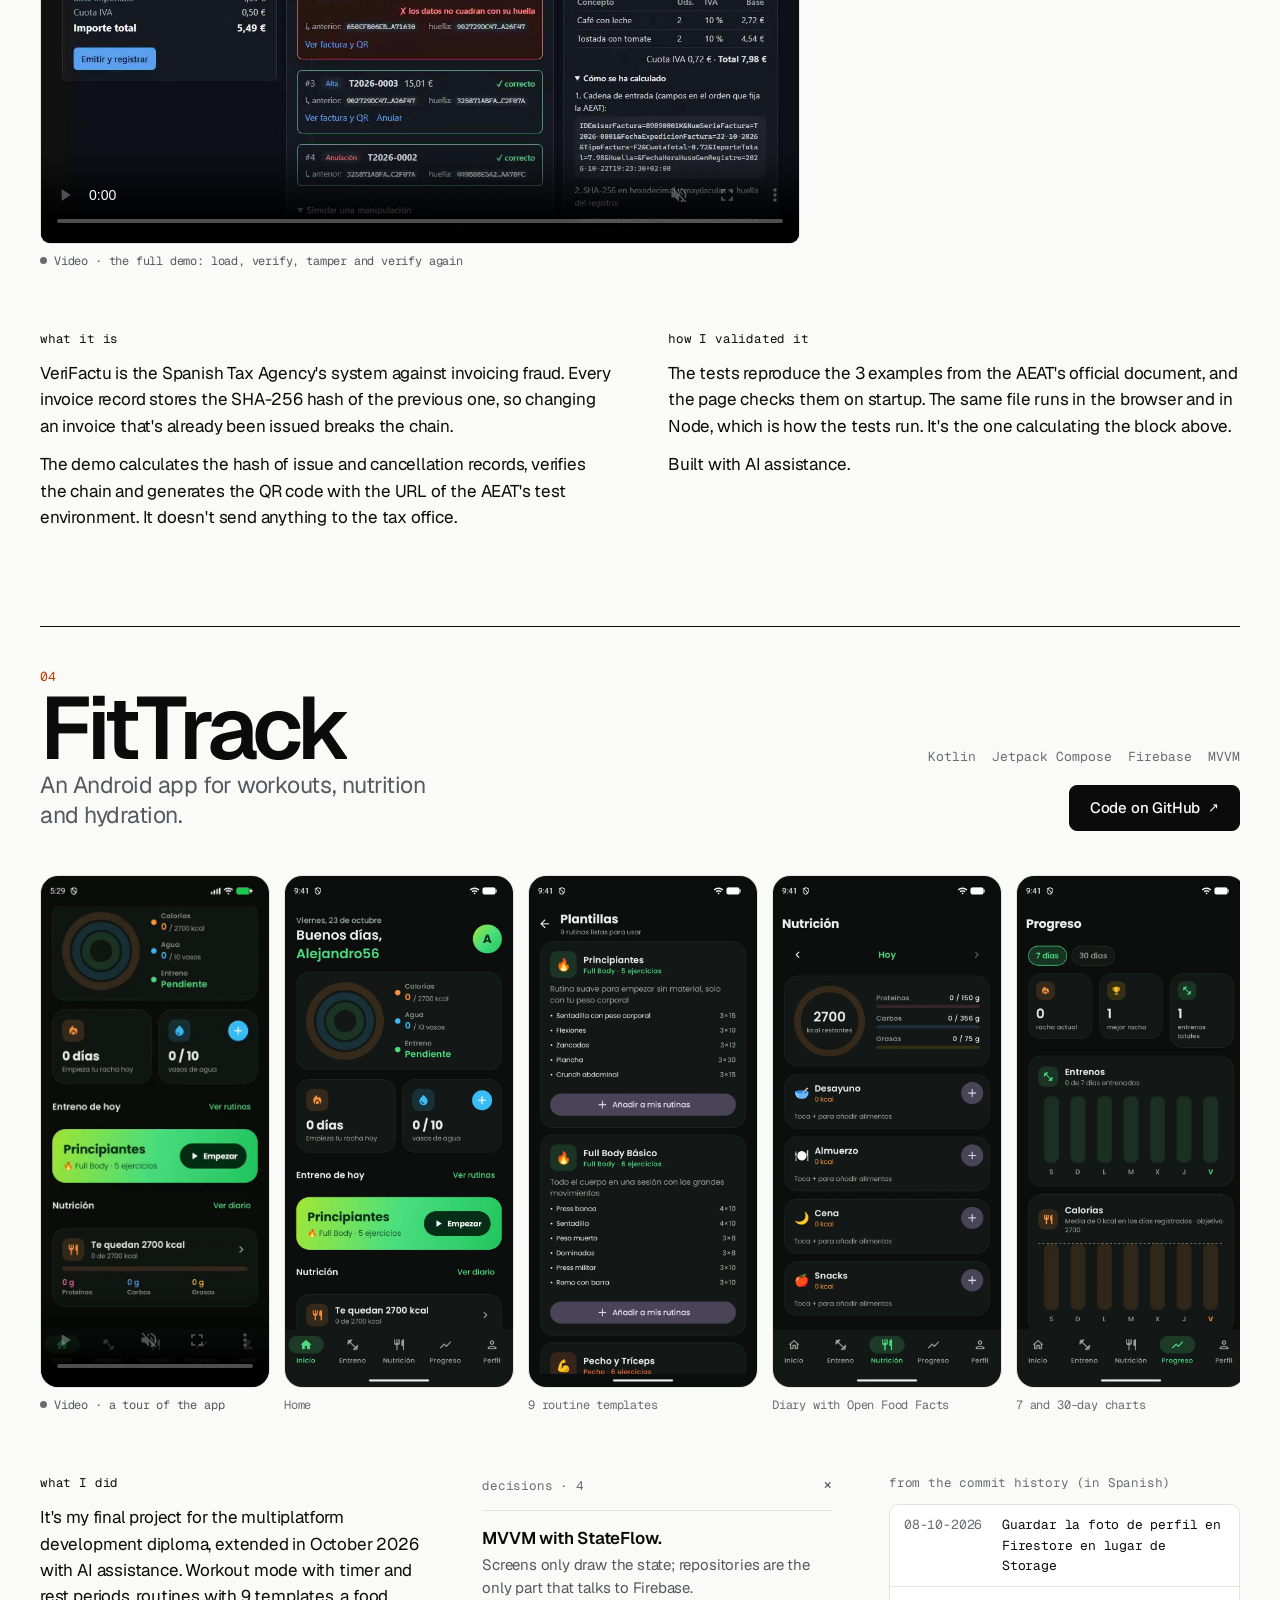
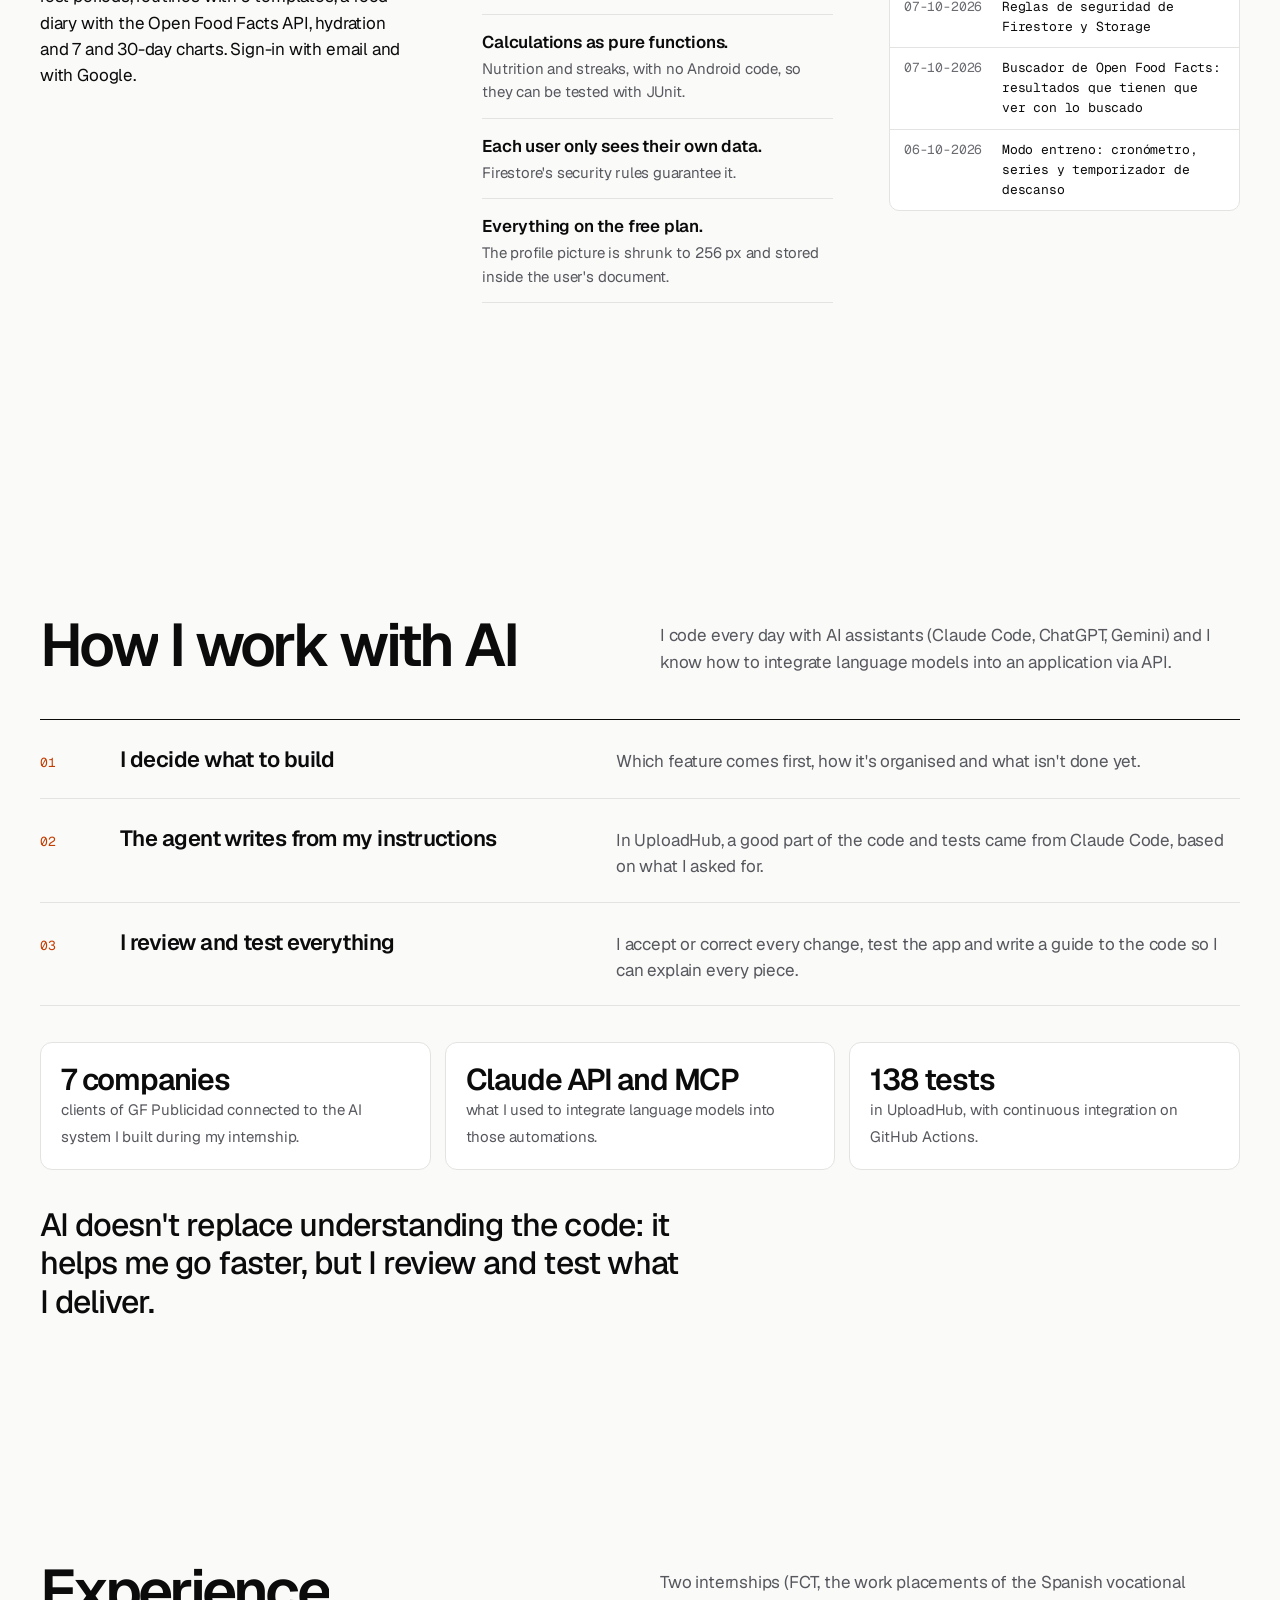
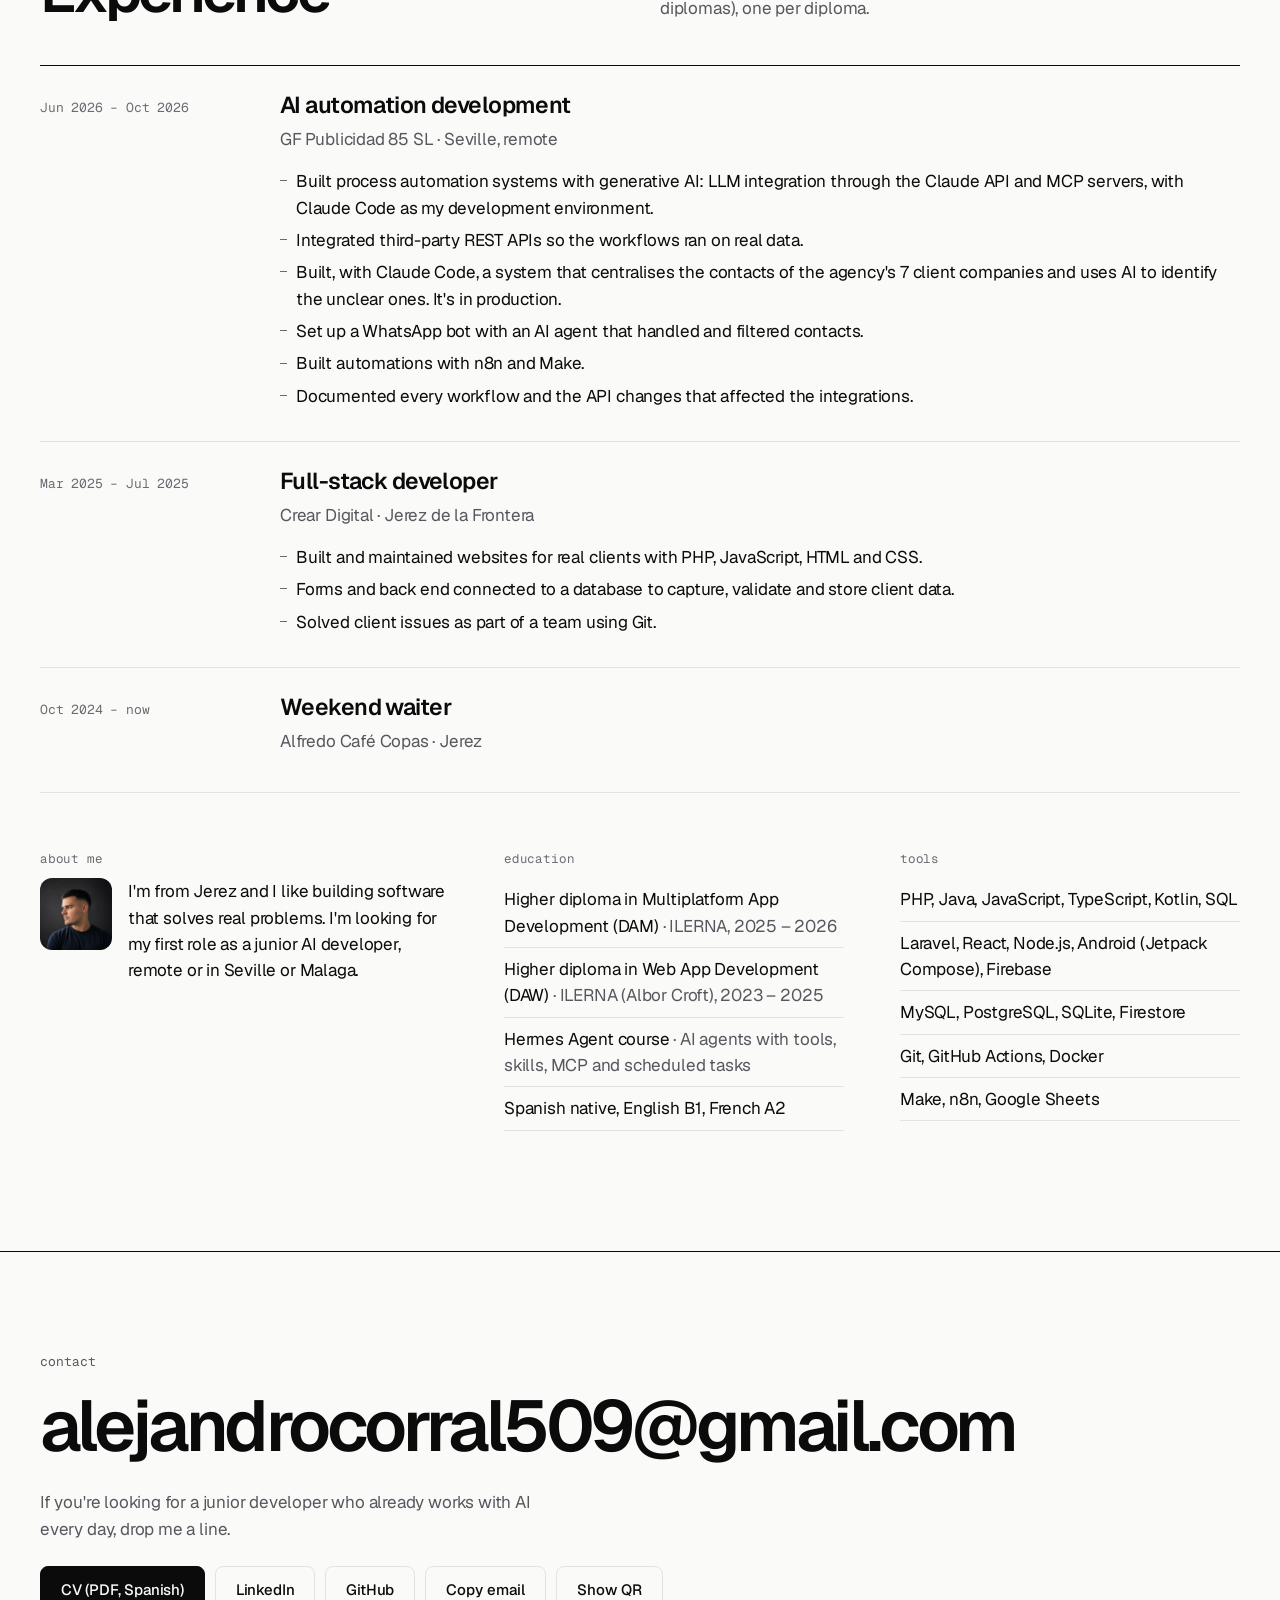
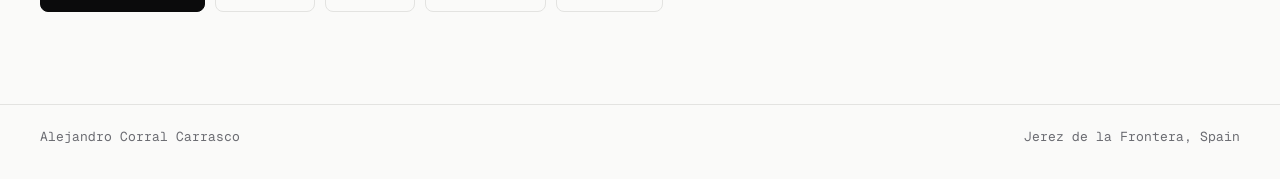
==== commit ffd43992: "Perfil: AI Developer junior en la web, el CV y las imágenes al compartir" ====
--- a/en/index.html
+++ b/en/index.html
@@ -3,17 +3,17 @@
 <head>
 <meta charset="utf-8">
 <meta name="viewport" content="width=device-width, initial-scale=1, viewport-fit=cover">
-<title>Alejandro Corral · Junior Developer with AI</title>
-<meta name="description" content="Alejandro Corral Carrasco, junior developer with AI (web and multiplatform development diplomas) based in Jerez, Spain: LLM integration via API, MCP servers and AI automation.">
+<title>Alejandro Corral · Junior AI Developer</title>
+<meta name="description" content="Alejandro Corral Carrasco, junior AI developer (web and multiplatform development diplomas) based in Jerez, Spain: AI agents, LLM integration via API, MCP servers and AI automation.">
 <link rel="canonical" href="https://alejandrocorral.es/en/">
-<meta property="og:title" content="Alejandro Corral · Junior Developer with AI">
+<meta property="og:title" content="Alejandro Corral · Junior AI Developer">
 <meta property="og:description" content="Web and multiplatform development diplomas. I build software with generative AI built in: LLMs via API, MCP servers and process automation.">
 <meta property="og:url" content="https://alejandrocorral.es/en/">
 <meta property="og:type" content="website">
 <meta property="og:image" content="https://alejandrocorral.es/assets/img/og-en.jpg">
 <meta property="og:image:width" content="1200">
 <meta property="og:image:height" content="630">
-<meta property="og:image:alt" content="Alejandro Corral, Junior Developer with AI">
+<meta property="og:image:alt" content="Alejandro Corral, Junior AI Developer">
 <meta property="og:locale" content="en_GB">
 <meta property="og:locale:alternate" content="es_ES">
 <meta name="twitter:card" content="summary_large_image">
@@ -36,7 +36,7 @@
   "@context": "https://schema.org",
   "@type": "Person",
   "name": "Alejandro Corral Carrasco",
-  "jobTitle": "Junior Developer with AI",
+  "jobTitle": "Junior AI Developer",
   "url": "https://alejandrocorral.es/en/",
   "email": "mailto:alejandrocorral509@gmail.com",
   "address": { "@type": "PostalAddress", "addressLocality": "Jerez de la Frontera", "addressRegion": "Cádiz", "addressCountry": "ES" },
@@ -82,7 +82,7 @@
     </h1>
     <div class="hero-grid">
       <div class="hero-main">
-        <p class="claim">Junior Developer with AI. <em>I build software with AI built in: LLMs via API, MCP servers and process automation.</em></p>
+        <p class="claim">Junior AI Developer. <em>I build software with AI built in: agents, LLMs via API, MCP servers and process automation.</em></p>
         <div class="row">
           <a class="btn" href="#work">See projects</a>
           <a class="btn line" href="../cv.pdf" target="_blank" rel="noopener" data-goatcounter-click="cv-portada-en">CV (PDF, Spanish)</a>
@@ -395,7 +395,7 @@
           <h3>about me</h3>
           <div class="about">
             <img src="../assets/img/foto.webp" alt="Alejandro Corral Carrasco" width="72" height="72" loading="lazy" decoding="async">
-            <p>I'm from Jerez and I like building software that solves real problems. I'm looking for my first role as a junior developer, remote or in Seville or Malaga.</p>
+            <p>I'm from Jerez and I like building software that solves real problems. I'm looking for my first role as a junior AI developer, remote or in Seville or Malaga.</p>
           </div>
         </div>
         <div data-in>
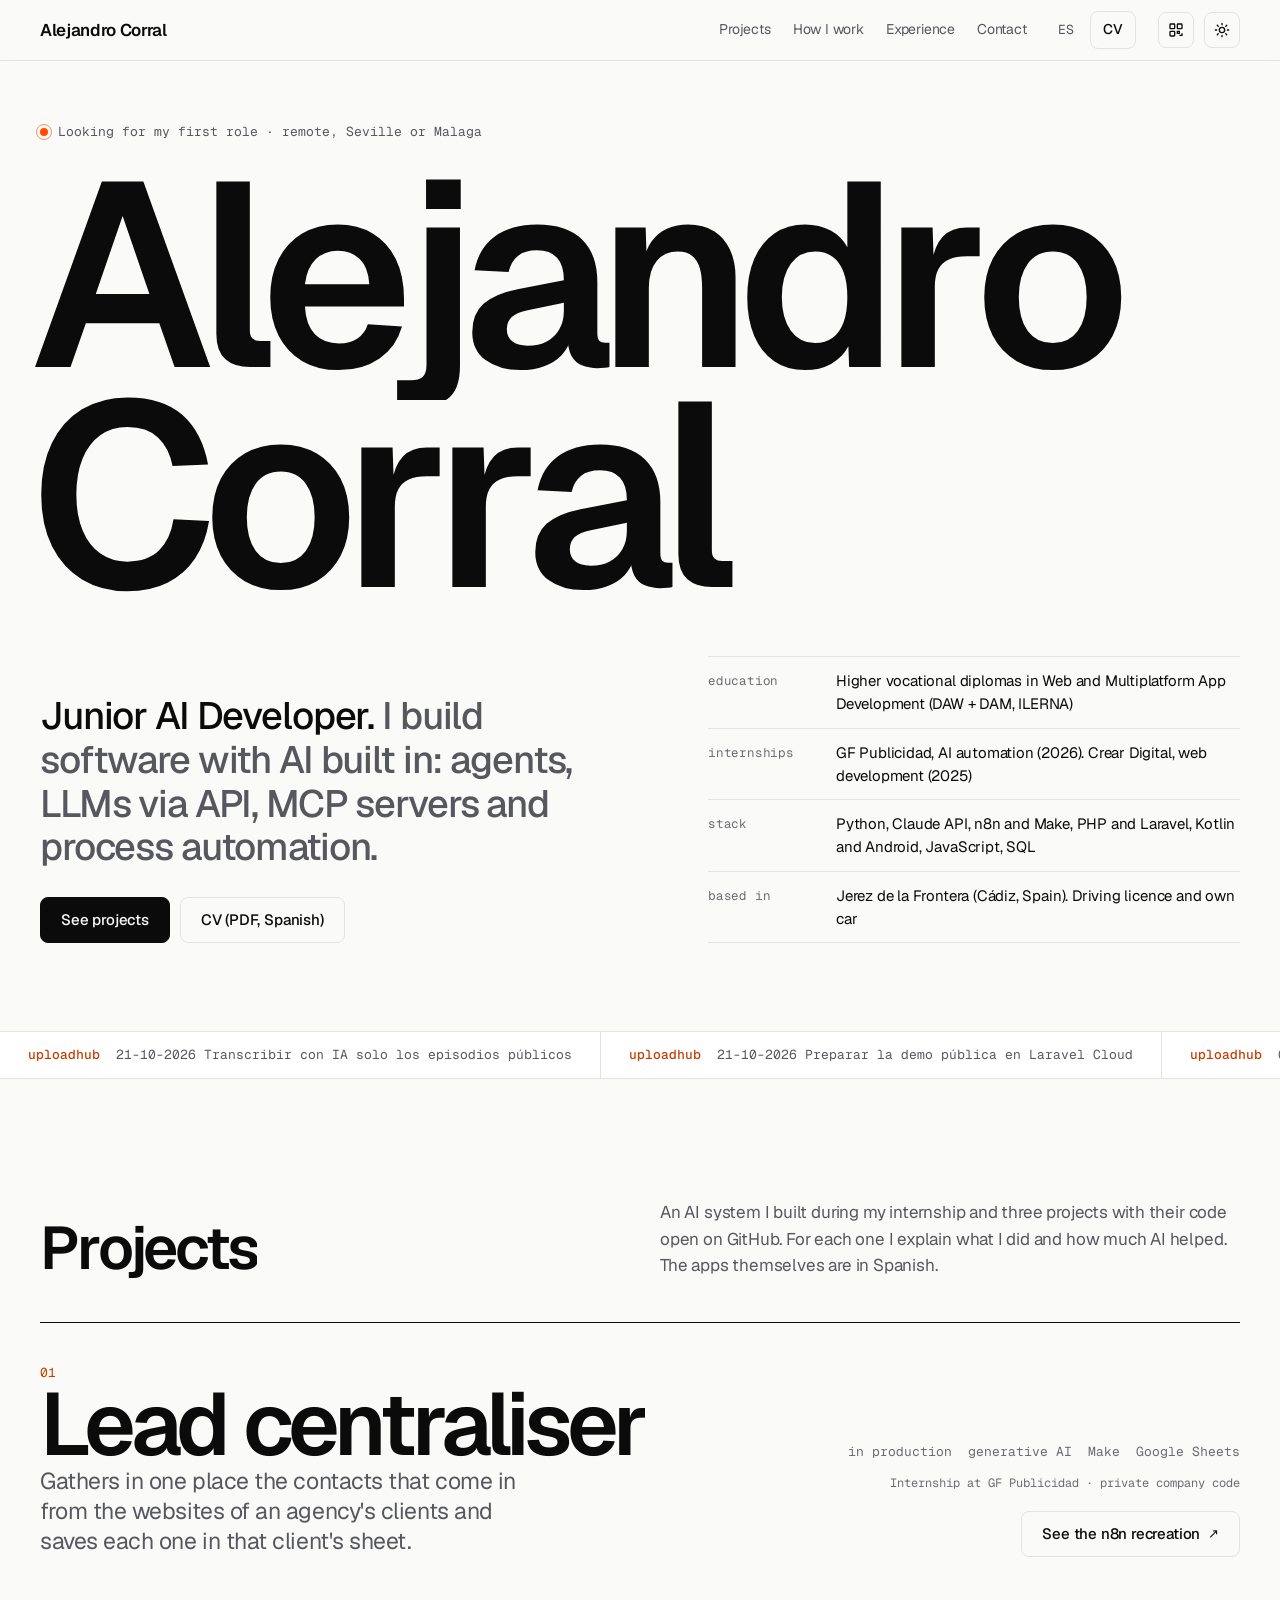
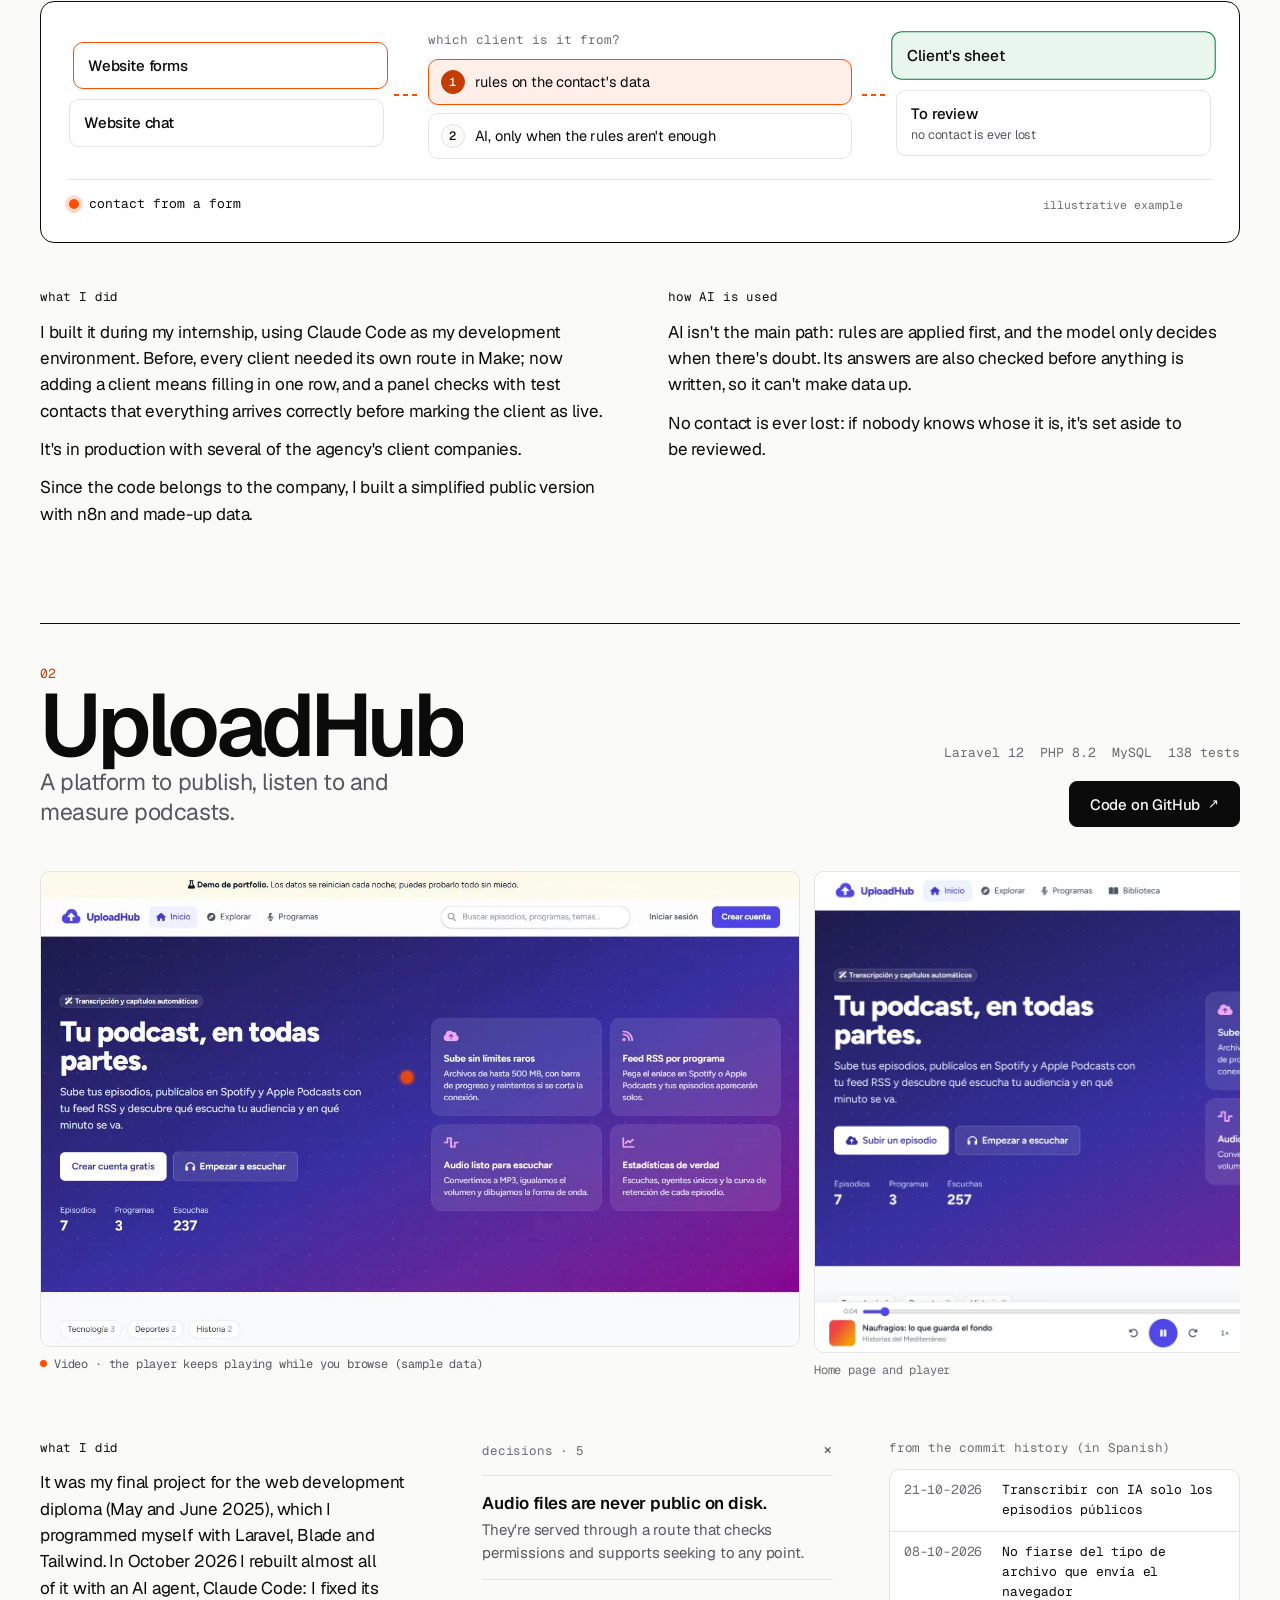
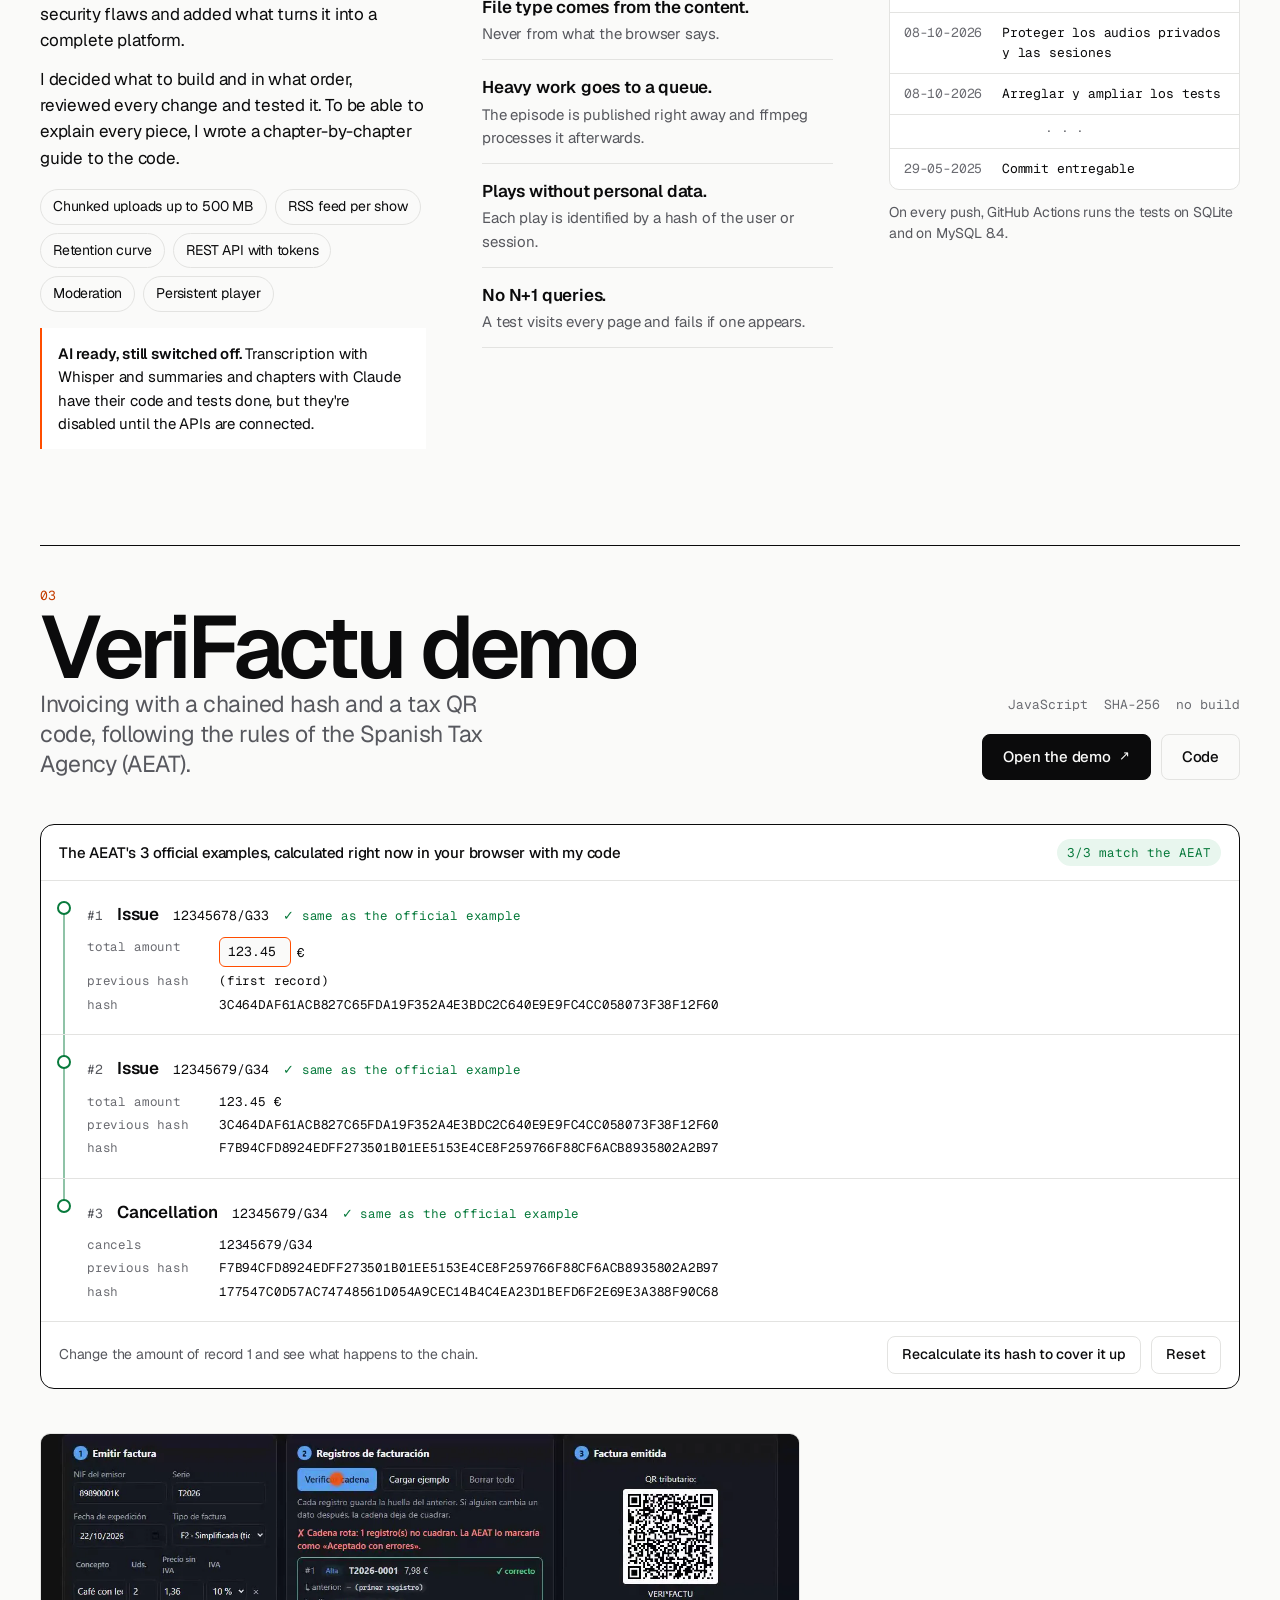
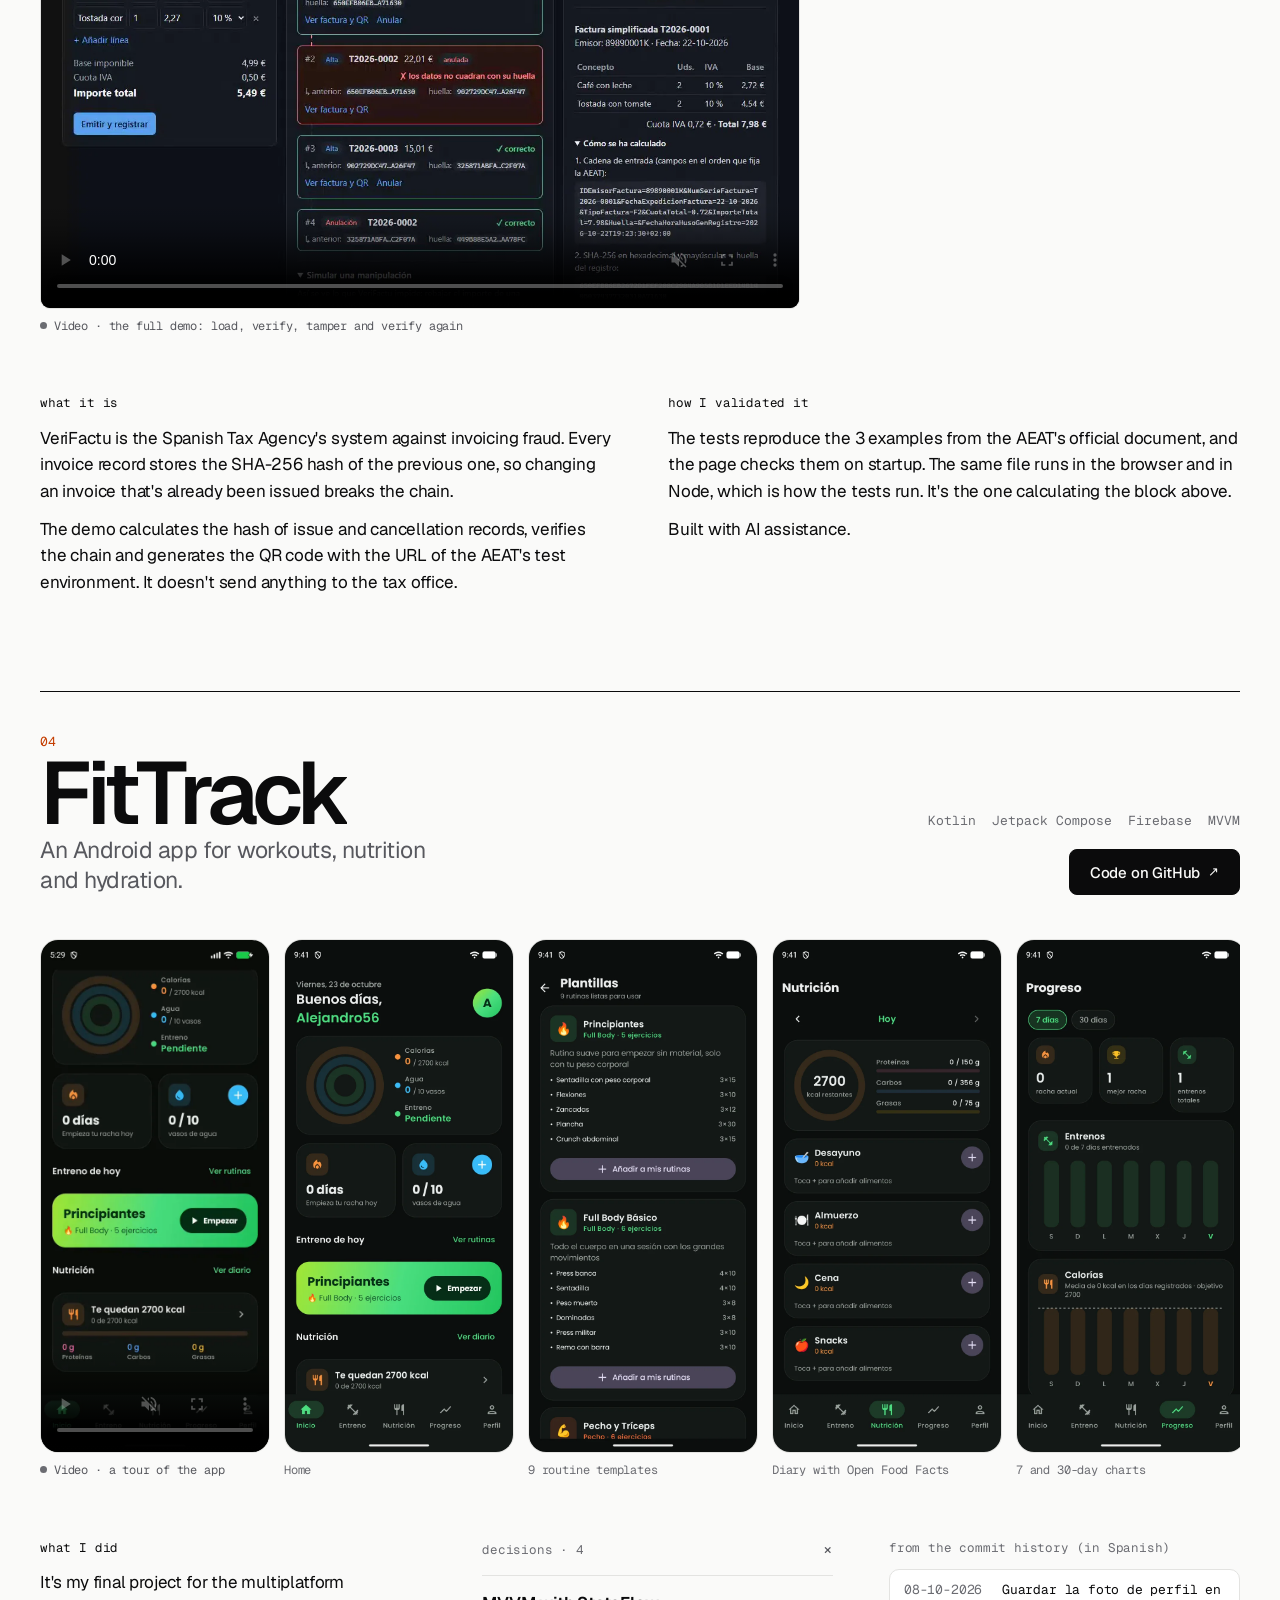
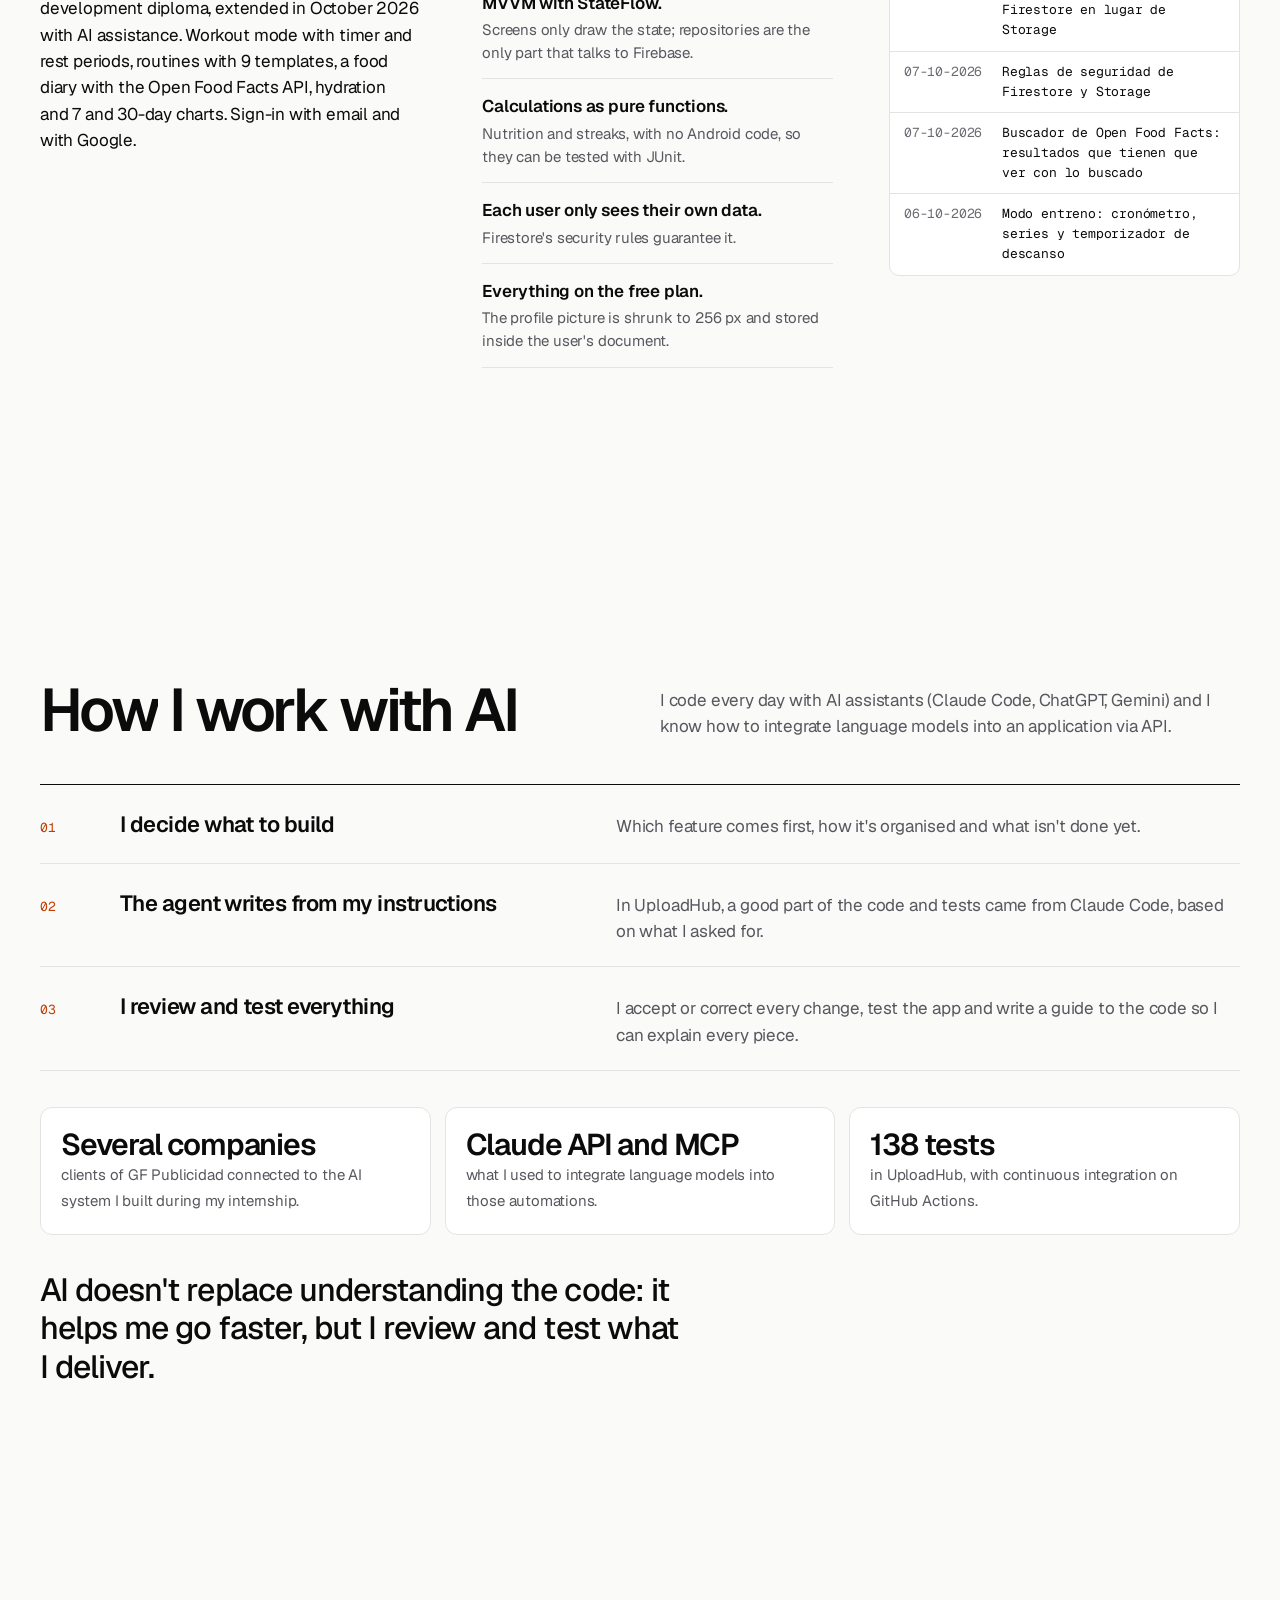
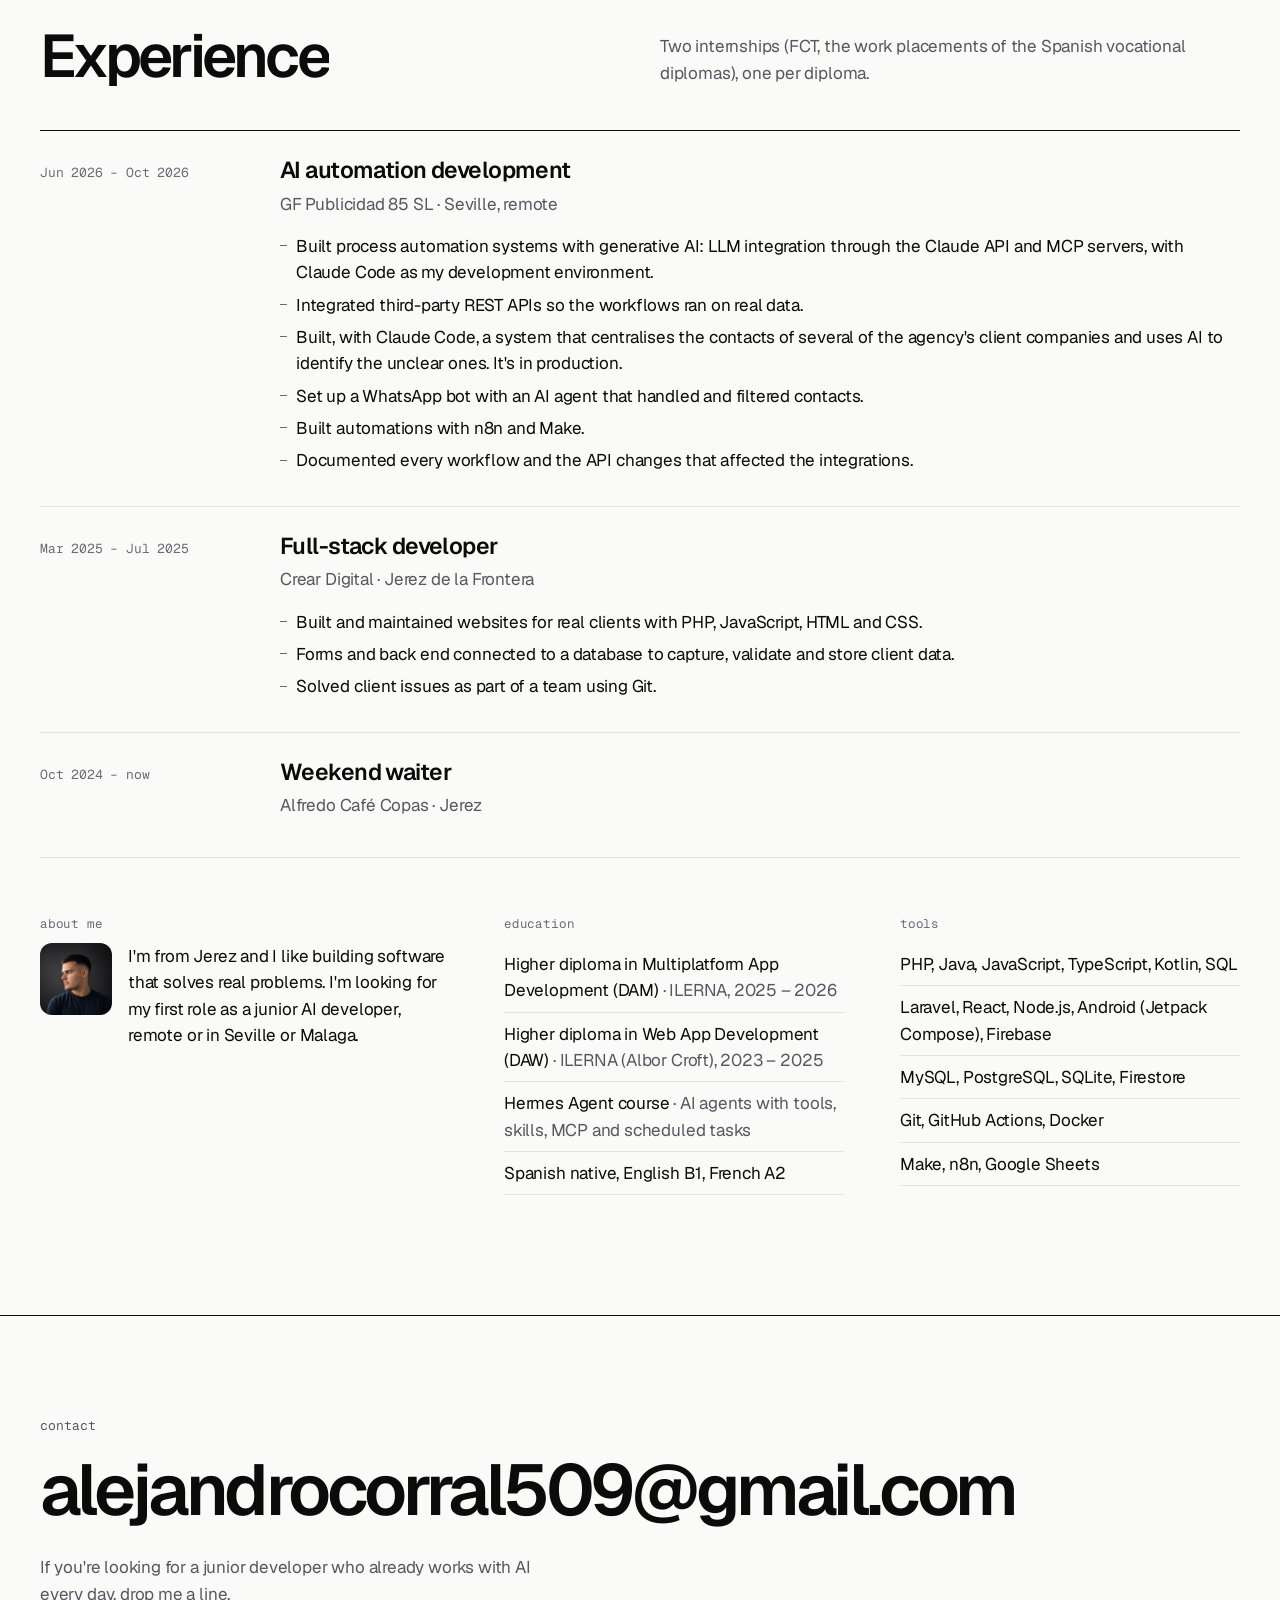
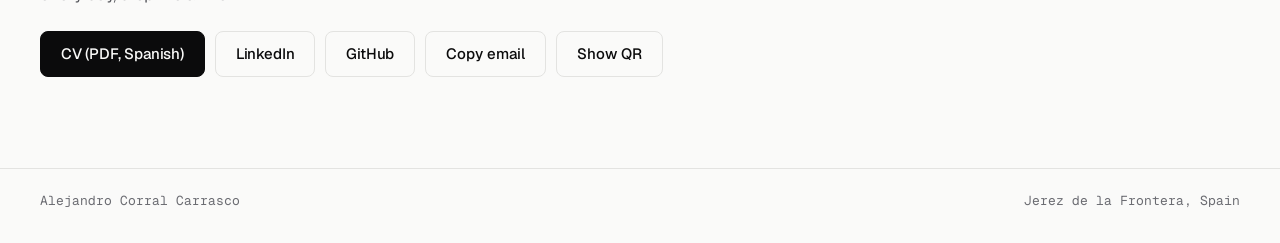
==== commit 8fda38e7: "Demo n8n en el proyecto 01, Python en el stack y CV actualizado" ====
--- a/en/index.html
+++ b/en/index.html
@@ -91,7 +91,7 @@
       <dl class="facts">
         <div><dt>education</dt><dd>Higher vocational diplomas in Web and Multiplatform App Development (DAW + DAM, ILERNA)</dd></div>
         <div><dt>internships</dt><dd>GF Publicidad, AI automation (2026). Crear Digital, web development (2025)</dd></div>
-        <div><dt>stack</dt><dd>PHP and Laravel, Kotlin and Android, JavaScript, SQL, Make and n8n</dd></div>
+        <div><dt>stack</dt><dd>Python, Claude API, n8n and Make, PHP and Laravel, Kotlin and Android, JavaScript, SQL</dd></div>
         <div><dt>based in</dt><dd>Jerez de la Frontera (Cádiz, Spain). Driving licence and own car</dd></div>
       </dl>
     </div>
@@ -134,6 +134,7 @@
           <div class="side">
             <p class="meta mono"><span>in production</span><span>generative AI</span><span>Make</span><span>Google Sheets</span></p>
             <p class="private mono">Internship at GF Publicidad · private company code</p>
+            <div class="row"><a class="btn line" href="https://github.com/alejandrocorral509/demo-n8n-leads-ia" data-goatcounter-click="github-demo-n8n" target="_blank" rel="noopener">See the n8n recreation <span class="ext" aria-hidden="true">↗</span></a></div>
           </div>
         </div>
 
@@ -162,7 +163,8 @@
           <div class="prose" data-in>
             <p class="block-title">what I did</p>
             <p>I built it during my internship, using Claude Code as my development environment. Before, every client needed its own route in Make; now adding a client means filling in one row, and a panel checks with test contacts that everything arrives correctly before marking the client as live.</p>
-            <p>It's in production with the agency's 7 client companies.</p>
+            <p>It's in production with several of the agency's client companies.</p>
+            <p>Since the code belongs to the company, I built a simplified public version with n8n and made-up data.</p>
           </div>
           <div class="prose" data-in>
             <p class="block-title">how AI is used</p>
@@ -344,7 +346,7 @@
         <li data-in><h3>I review and test everything</h3><p>I accept or correct every change, test the app and write a guide to the code so I can explain every piece.</p></li>
       </ol>
       <div class="proof">
-        <div data-in><b><span data-count="7">7</span> companies</b><span>clients of GF Publicidad connected to the AI system I built during my internship.</span></div>
+        <div data-in><b>Several companies</b><span>clients of GF Publicidad connected to the AI system I built during my internship.</span></div>
         <div data-in><b>Claude API and MCP</b><span>what I used to integrate language models into those automations.</span></div>
         <div data-in><b><span data-count="138">138</span> tests</b><span>in UploadHub, with continuous integration on GitHub Actions.</span></div>
       </div>
@@ -367,7 +369,7 @@
           <ul>
             <li>Built process automation systems with generative AI: LLM integration through the Claude API and MCP servers, with Claude Code as my development environment.</li>
             <li>Integrated third-party REST APIs so the workflows ran on real data.</li>
-            <li>Built, with Claude Code, a system that centralises the contacts of the agency's 7 client companies and uses AI to identify the unclear ones. It's in production.</li>
+            <li>Built, with Claude Code, a system that centralises the contacts of several of the agency's client companies and uses AI to identify the unclear ones. It's in production.</li>
             <li>Set up a WhatsApp bot with an AI agent that handled and filtered contacts.</li>
             <li>Built automations with n8n and Make.</li>
             <li>Documented every workflow and the API changes that affected the integrations.</li>
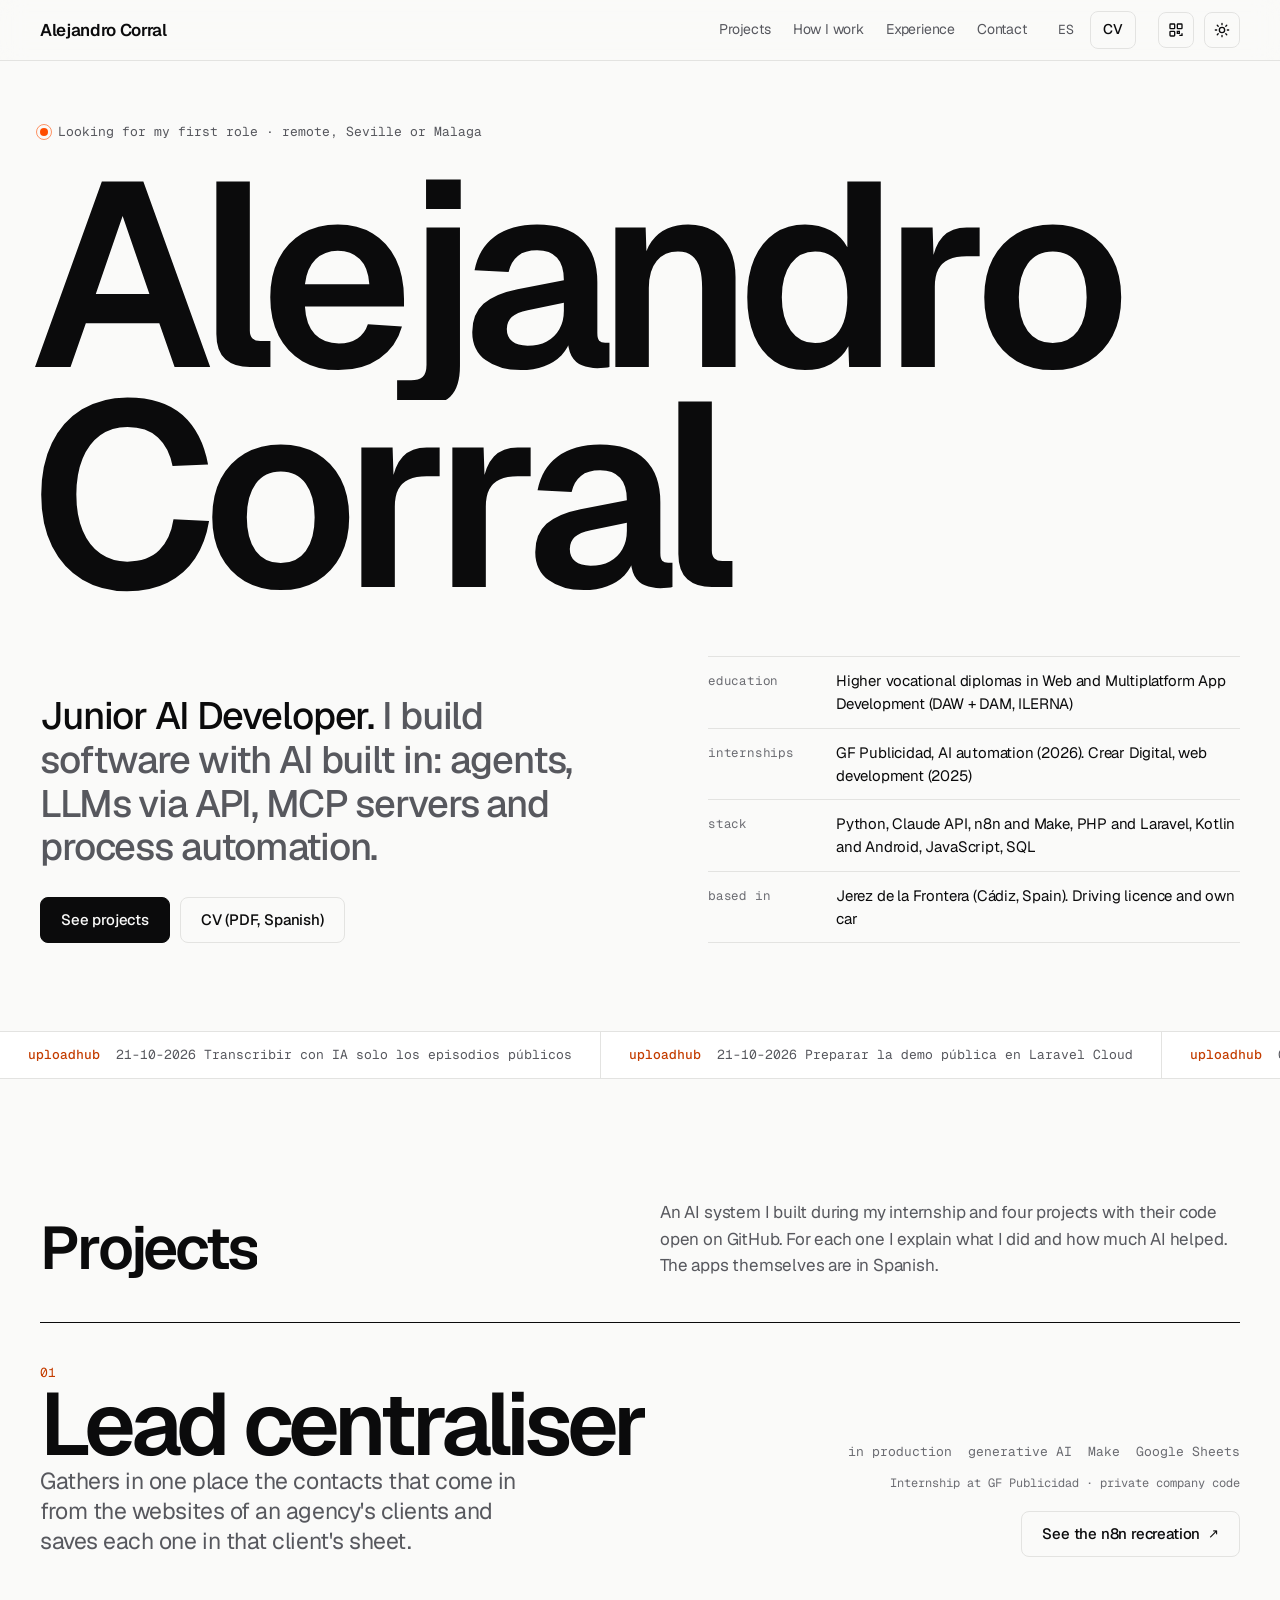
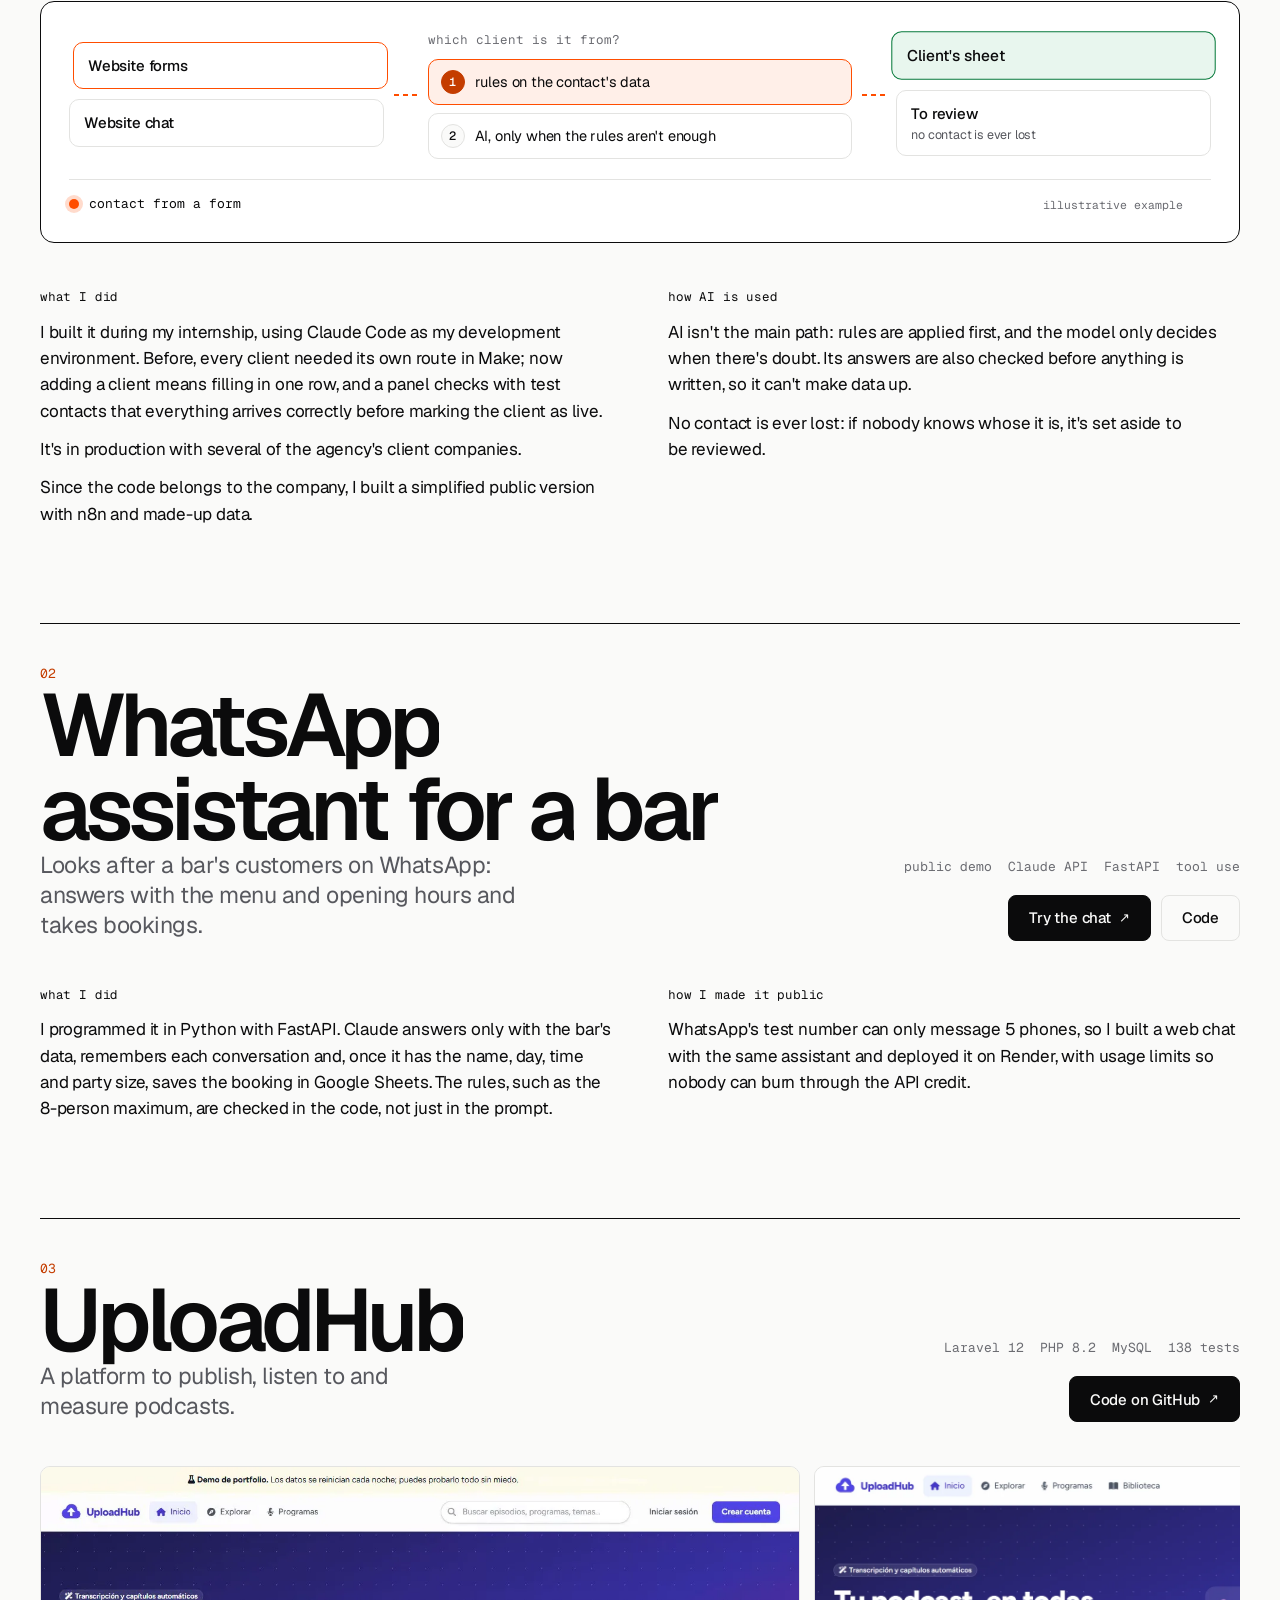
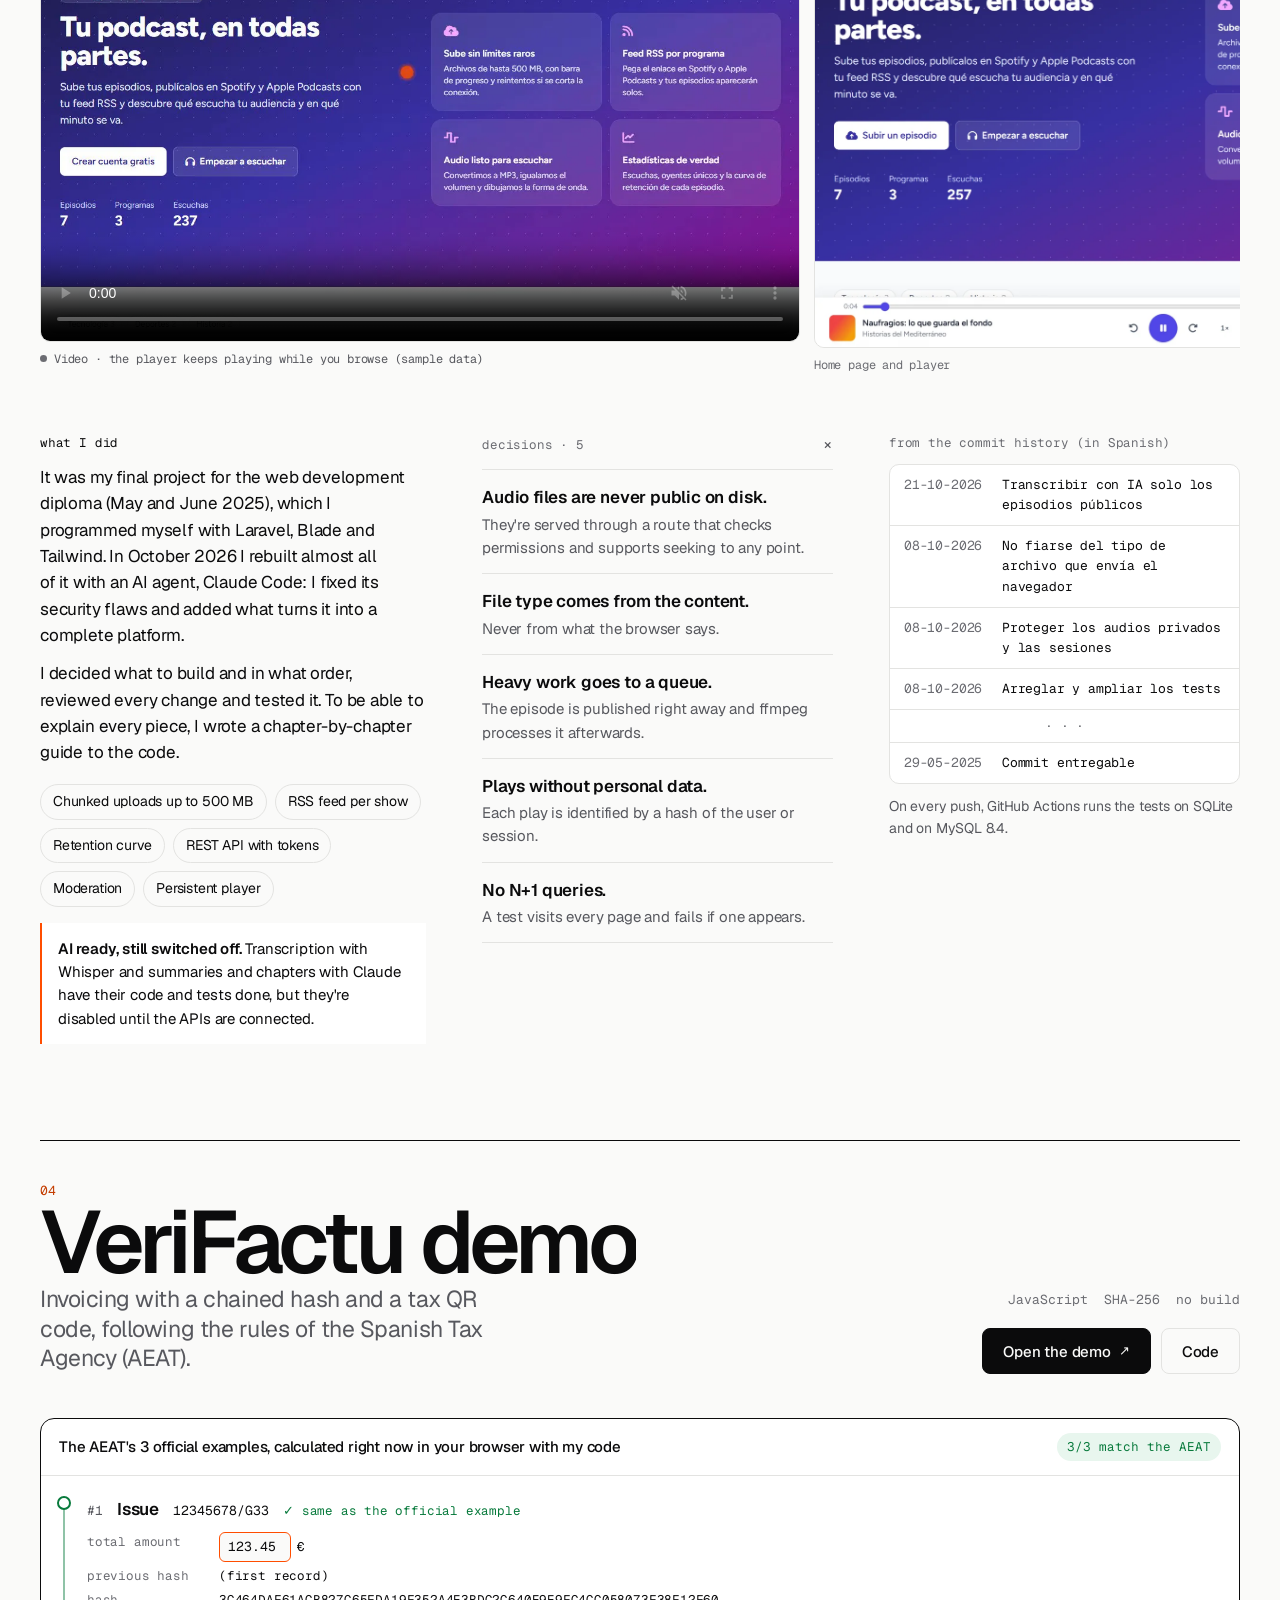
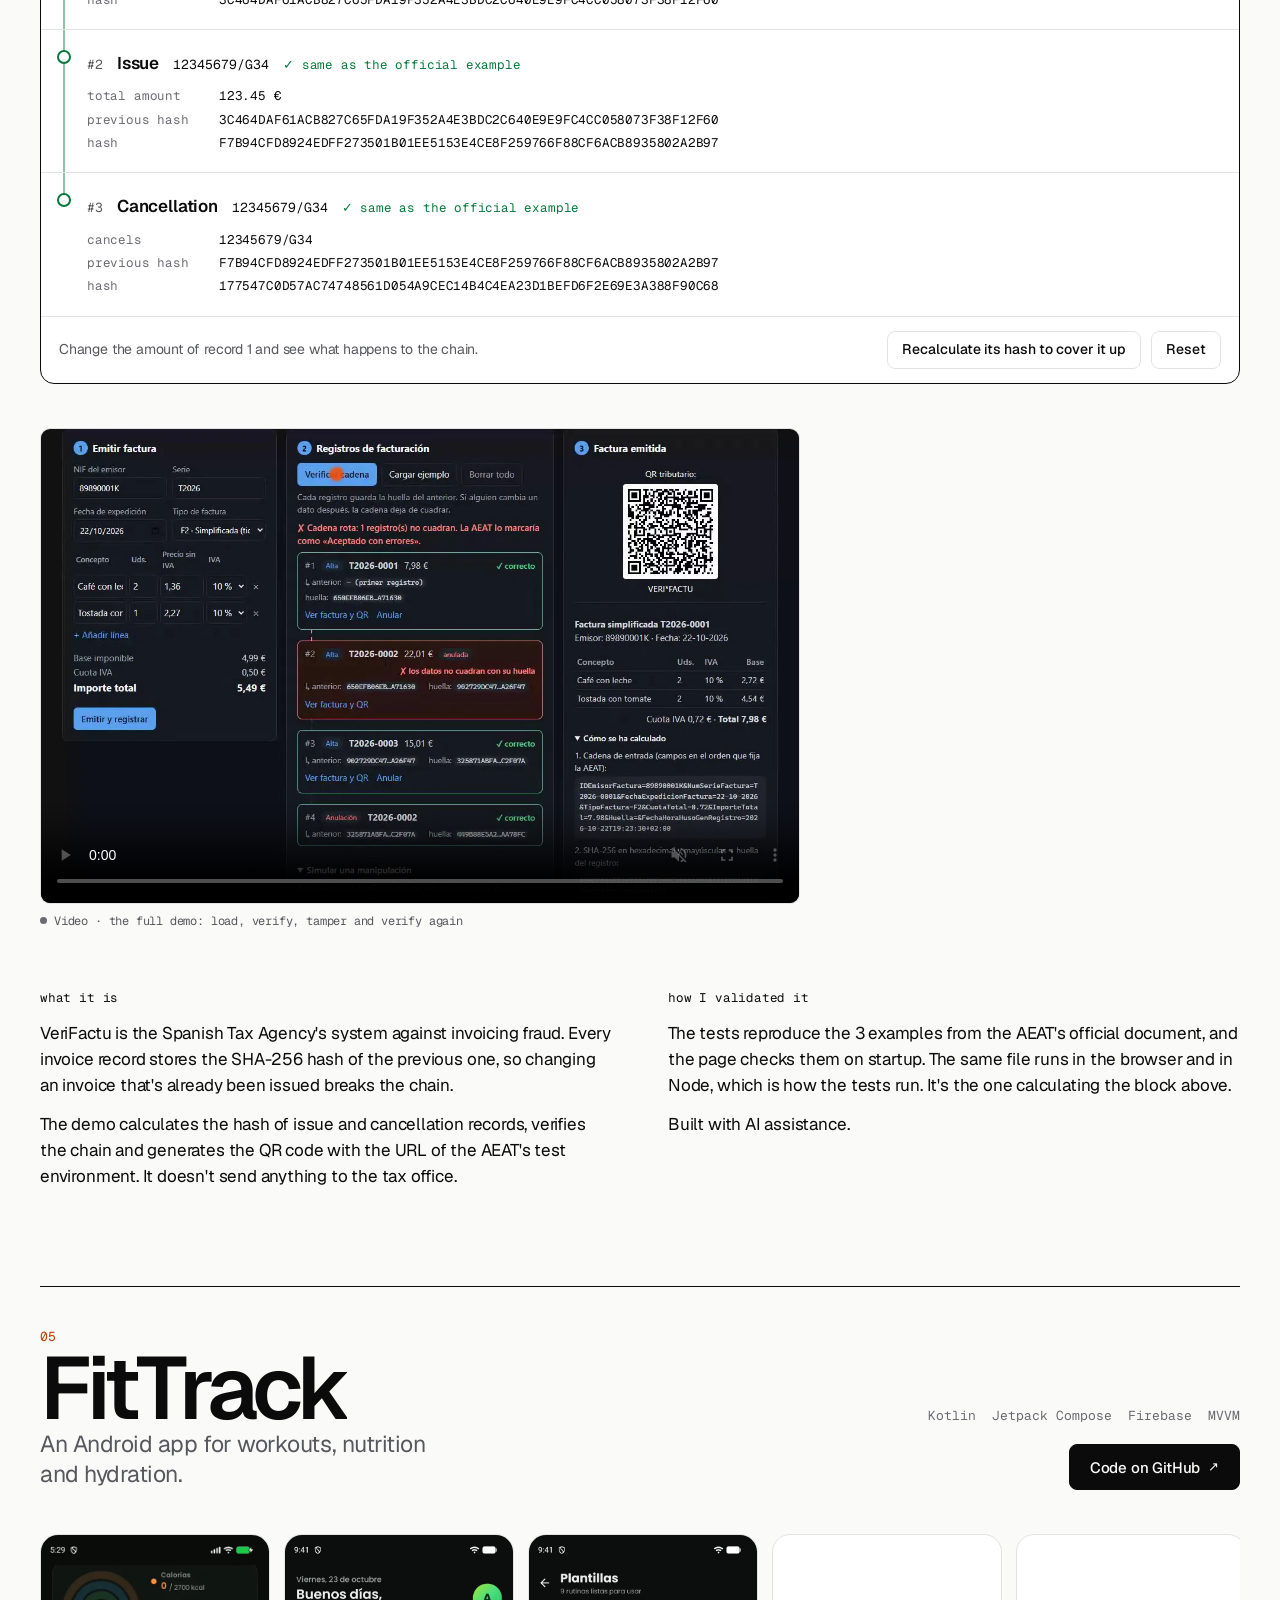
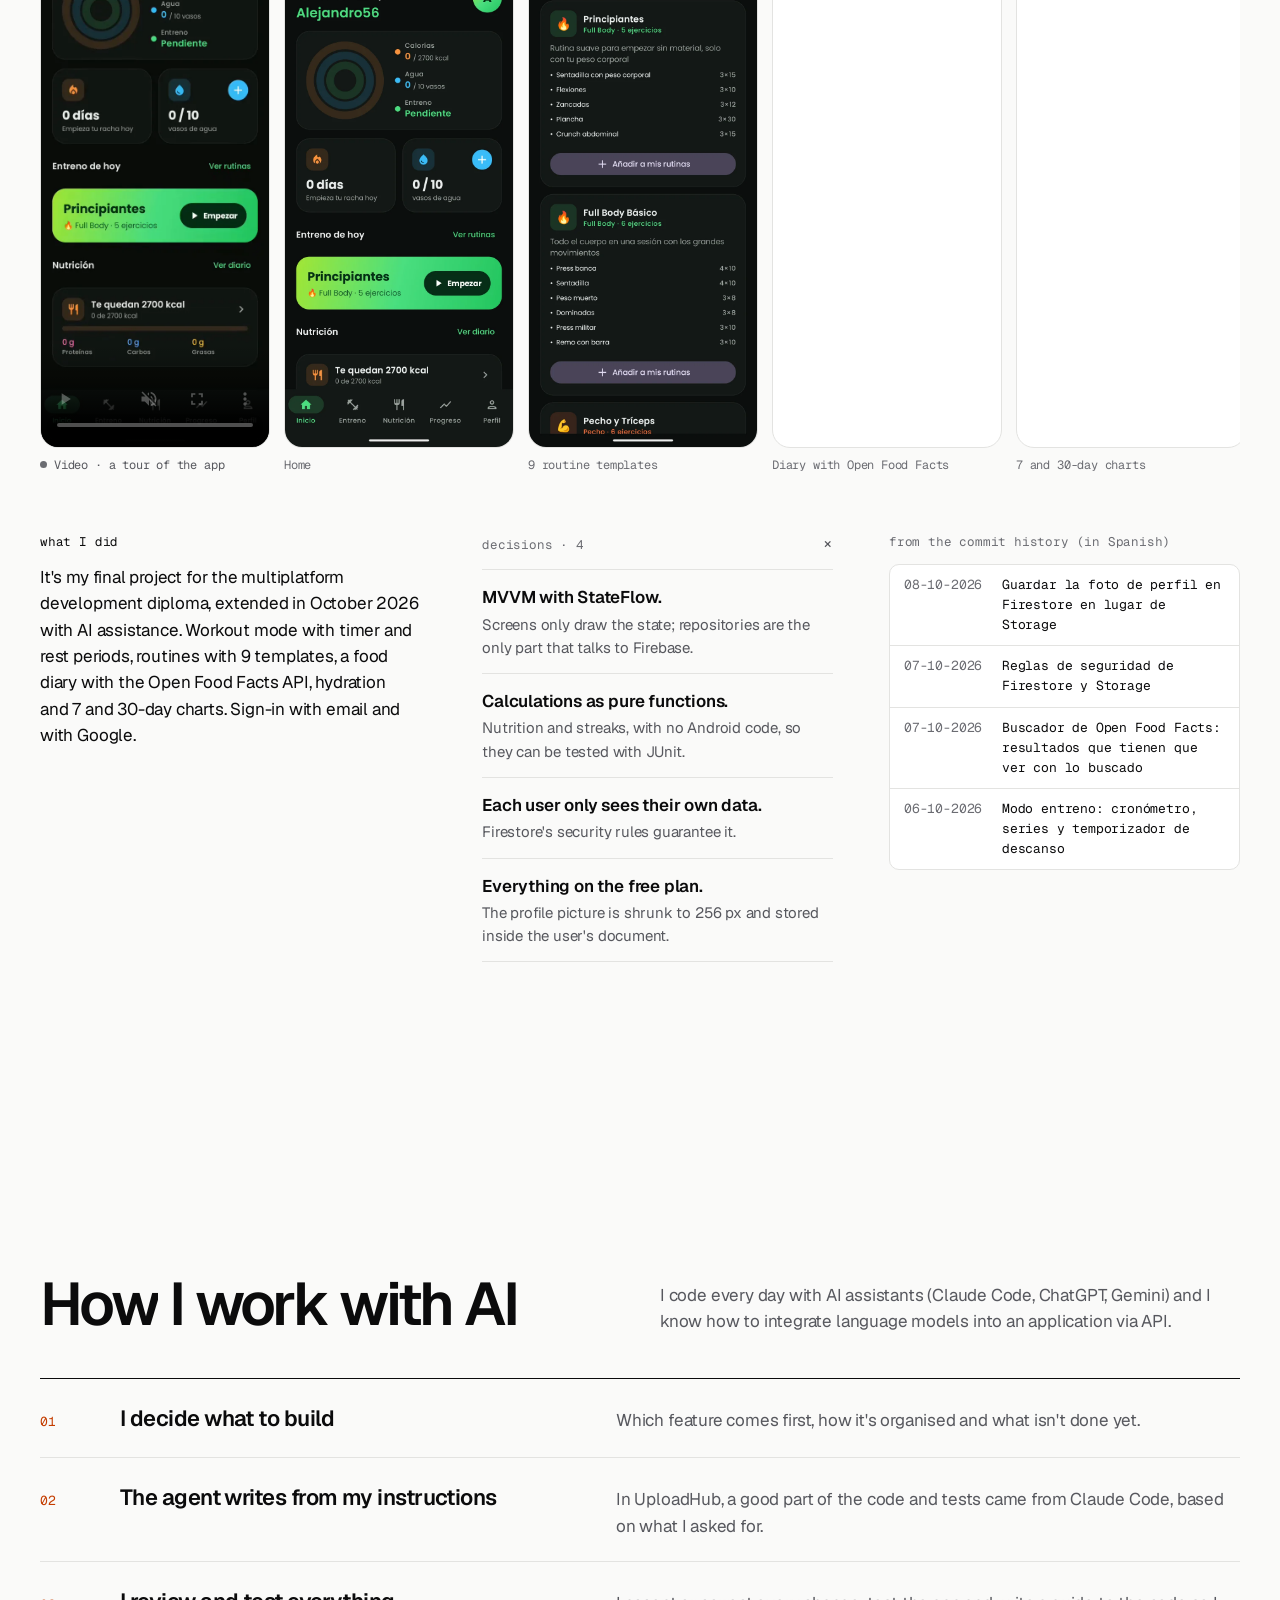
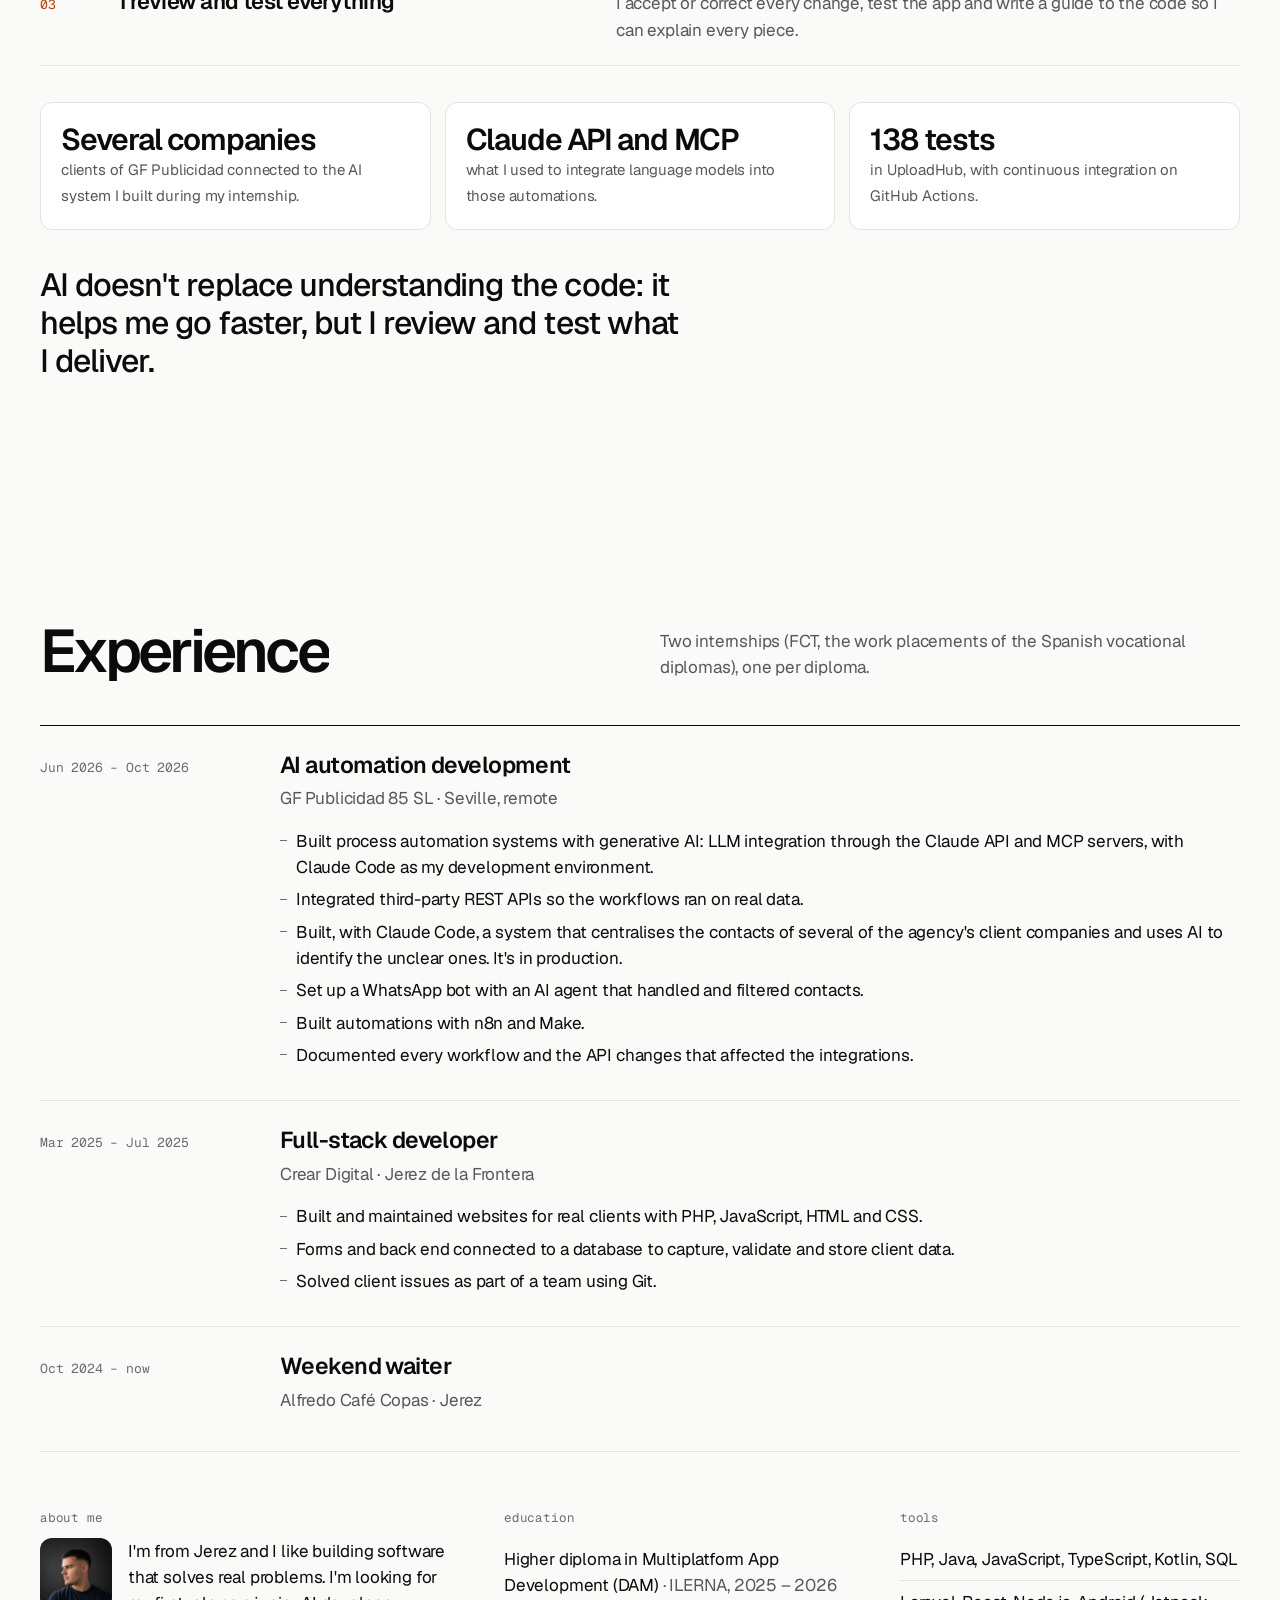
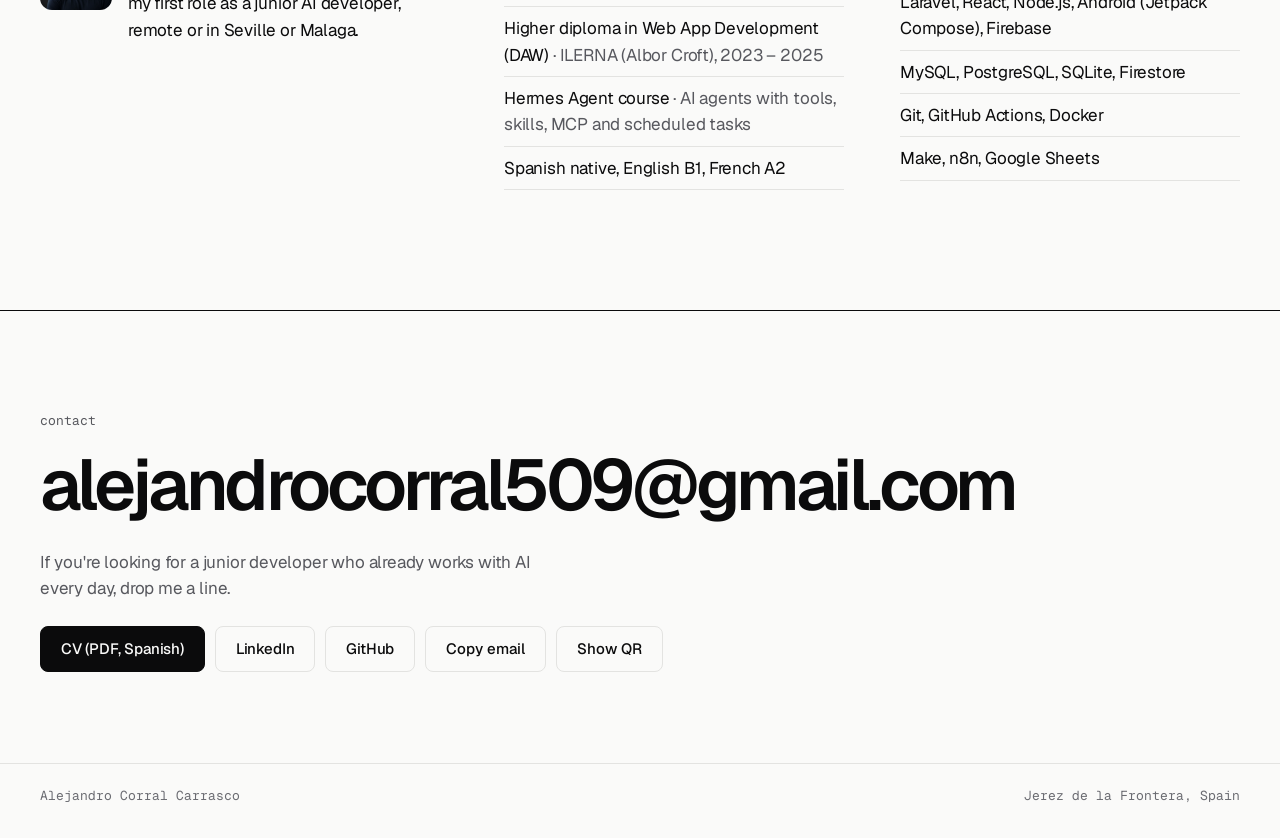
==== commit 5083936f: "Asistente de WhatsApp como caso 02 y CV actualizado" ====
--- a/en/index.html
+++ b/en/index.html
@@ -120,7 +120,7 @@
     <div class="wrap">
       <div class="sec-head">
         <h2 id="t-work">Projects</h2>
-        <p>An AI system I built during my internship and three projects with their code open on GitHub. For each one I explain what I did and how much AI helped. The apps themselves are in Spanish.</p>
+        <p>An AI system I built during my internship and four projects with their code open on GitHub. For each one I explain what I did and how much AI helped. The apps themselves are in Spanish.</p>
       </div>
 
       <!-- 01 GF Publicidad internship (general description; the code belongs to the company) -->
@@ -174,12 +174,41 @@
         </div>
       </article>
 
-      <!-- 02 UploadHub -->
+      <!-- 02 WhatsApp assistant -->
       <article class="case" aria-labelledby="c2">
         <div class="case-top">
           <div>
             <p class="case-num">02</p>
-            <h3 id="c2">UploadHub</h3>
+            <h3 id="c2">WhatsApp assistant for a bar</h3>
+            <p class="what">Looks after a bar's customers on WhatsApp: answers with the menu and opening hours and takes bookings.</p>
+          </div>
+          <div class="side">
+            <p class="meta mono"><span>public demo</span><span>Claude API</span><span>FastAPI</span><span>tool use</span></p>
+            <div class="row">
+              <a class="btn" href="https://asistente-bar-whatsapp.onrender.com/chat" data-goatcounter-click="demo-asistente" target="_blank" rel="noopener">Try the chat <span class="ext" aria-hidden="true">↗</span></a>
+              <a class="btn line" href="https://github.com/alejandrocorral509/asistente-bar-whatsapp" data-goatcounter-click="github-asistente" target="_blank" rel="noopener">Code</a>
+            </div>
+          </div>
+        </div>
+
+        <div class="case-body">
+          <div class="prose" data-in>
+            <p class="block-title">what I did</p>
+            <p>I programmed it in Python with FastAPI. Claude answers only with the bar's data, remembers each conversation and, once it has the name, day, time and party size, saves the booking in Google Sheets. The rules, such as the 8-person maximum, are checked in the code, not just in the prompt.</p>
+          </div>
+          <div class="prose" data-in>
+            <p class="block-title">how I made it public</p>
+            <p>WhatsApp's test number can only message 5 phones, so I built a web chat with the same assistant and deployed it on Render, with usage limits so nobody can burn through the API credit.</p>
+          </div>
+        </div>
+      </article>
+
+      <!-- 03 UploadHub -->
+      <article class="case" aria-labelledby="c3">
+        <div class="case-top">
+          <div>
+            <p class="case-num">03</p>
+            <h3 id="c3">UploadHub</h3>
             <p class="what">A platform to publish, listen to and measure podcasts.</p>
           </div>
           <div class="side">
@@ -231,12 +260,12 @@
         </div>
       </article>
 
-      <!-- 03 VeriFactu -->
-      <article class="case" aria-labelledby="c3">
+      <!-- 04 VeriFactu -->
+      <article class="case" aria-labelledby="c4">
         <div class="case-top">
           <div>
-            <p class="case-num">03</p>
-            <h3 id="c3">VeriFactu demo</h3>
+            <p class="case-num">04</p>
+            <h3 id="c4">VeriFactu demo</h3>
             <p class="what">Invoicing with a chained hash and a tax QR code, following the rules of the Spanish Tax Agency (AEAT).</p>
           </div>
           <div class="side">
@@ -281,12 +310,12 @@
         </div>
       </article>
 
-      <!-- 04 FitTrack -->
-      <article class="case" aria-labelledby="c4">
+      <!-- 05 FitTrack -->
+      <article class="case" aria-labelledby="c5">
         <div class="case-top">
           <div>
-            <p class="case-num">04</p>
-            <h3 id="c4">FitTrack</h3>
+            <p class="case-num">05</p>
+            <h3 id="c5">FitTrack</h3>
             <p class="what">An Android app for workouts, nutrition and hydration.</p>
           </div>
           <div class="side">
